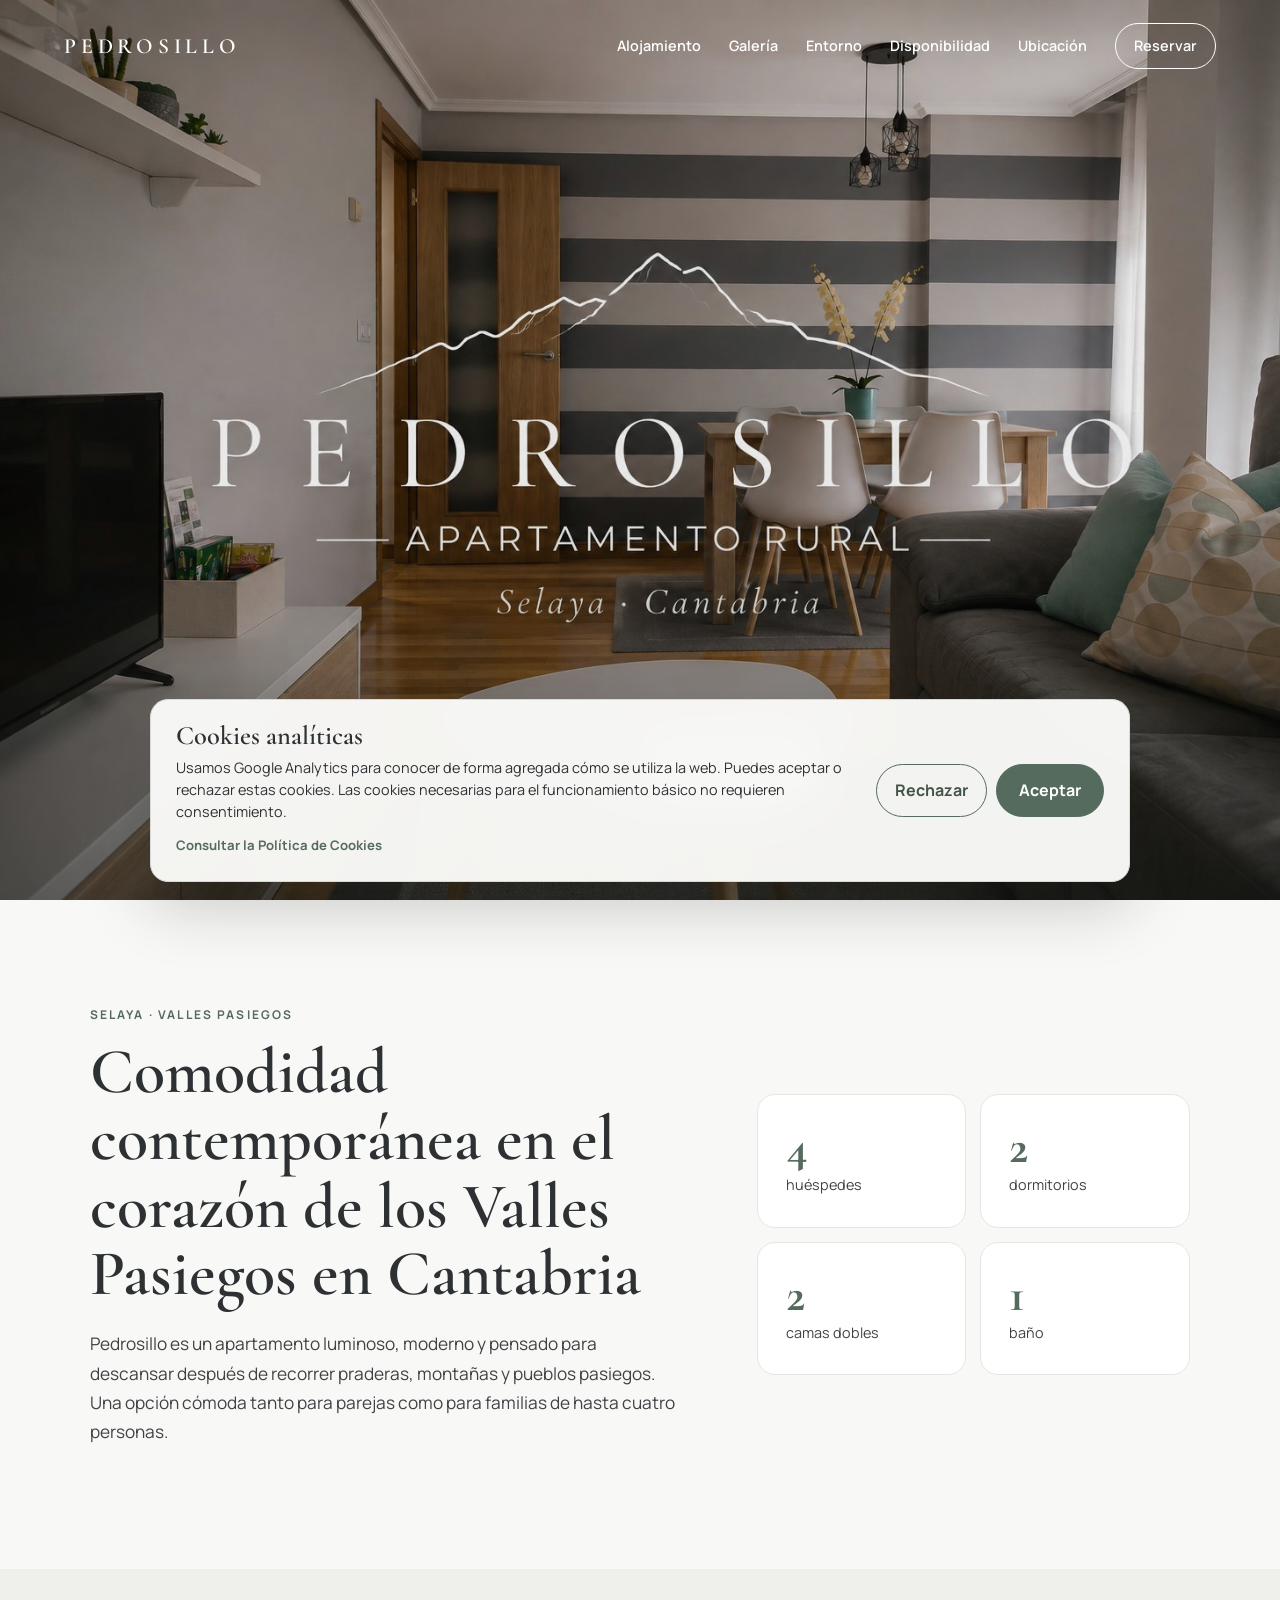
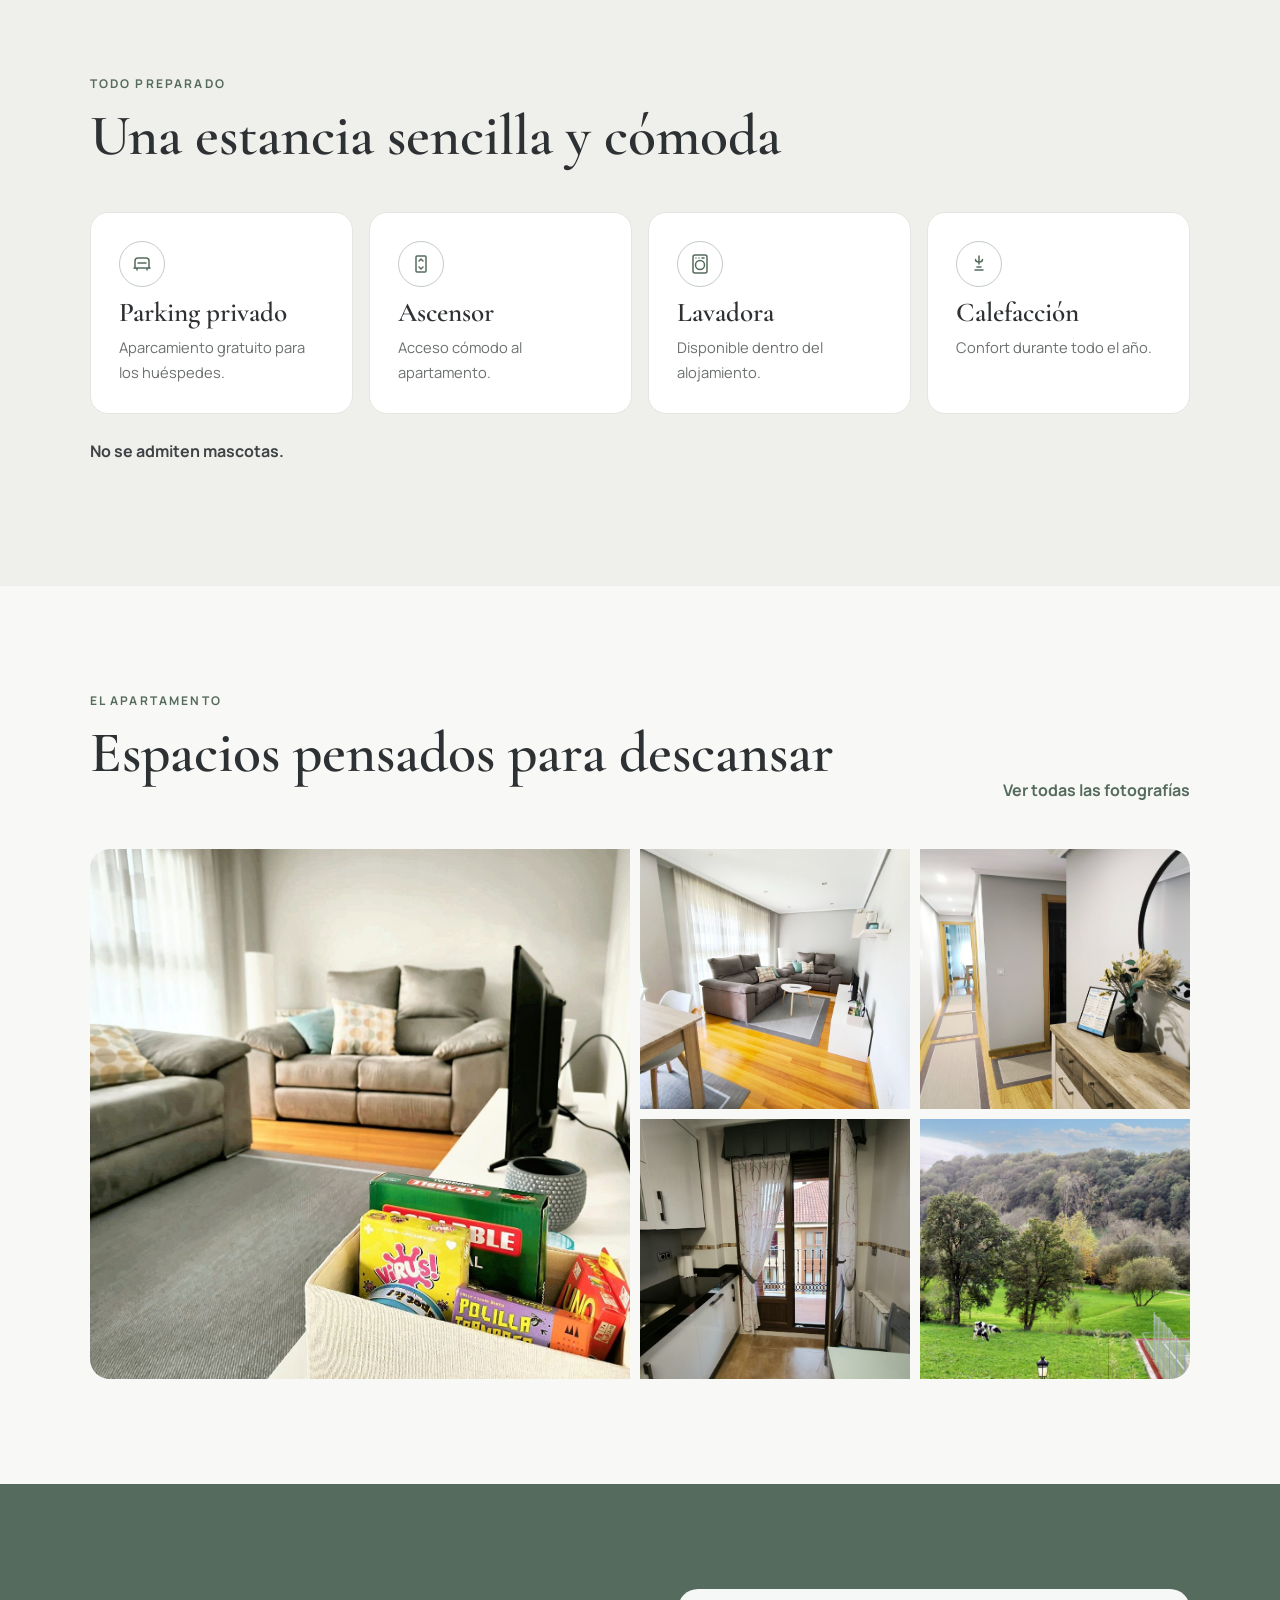
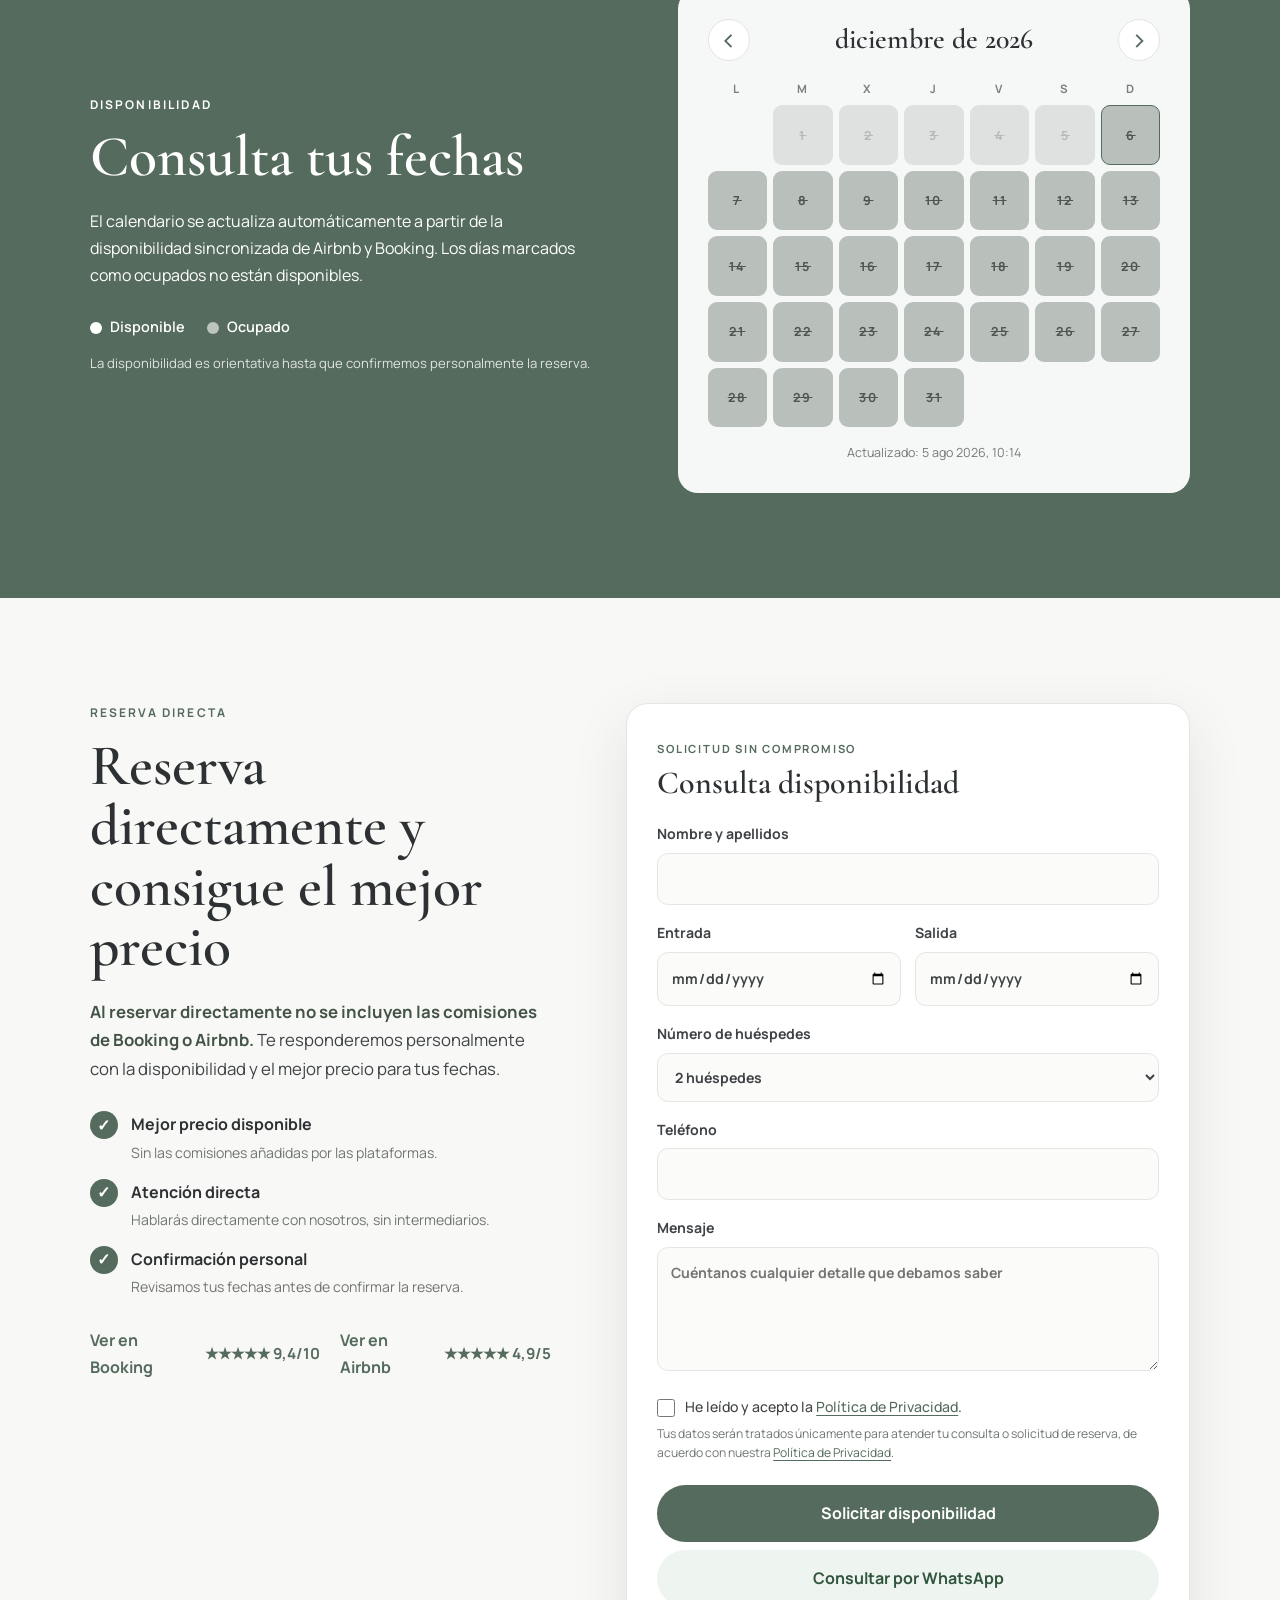
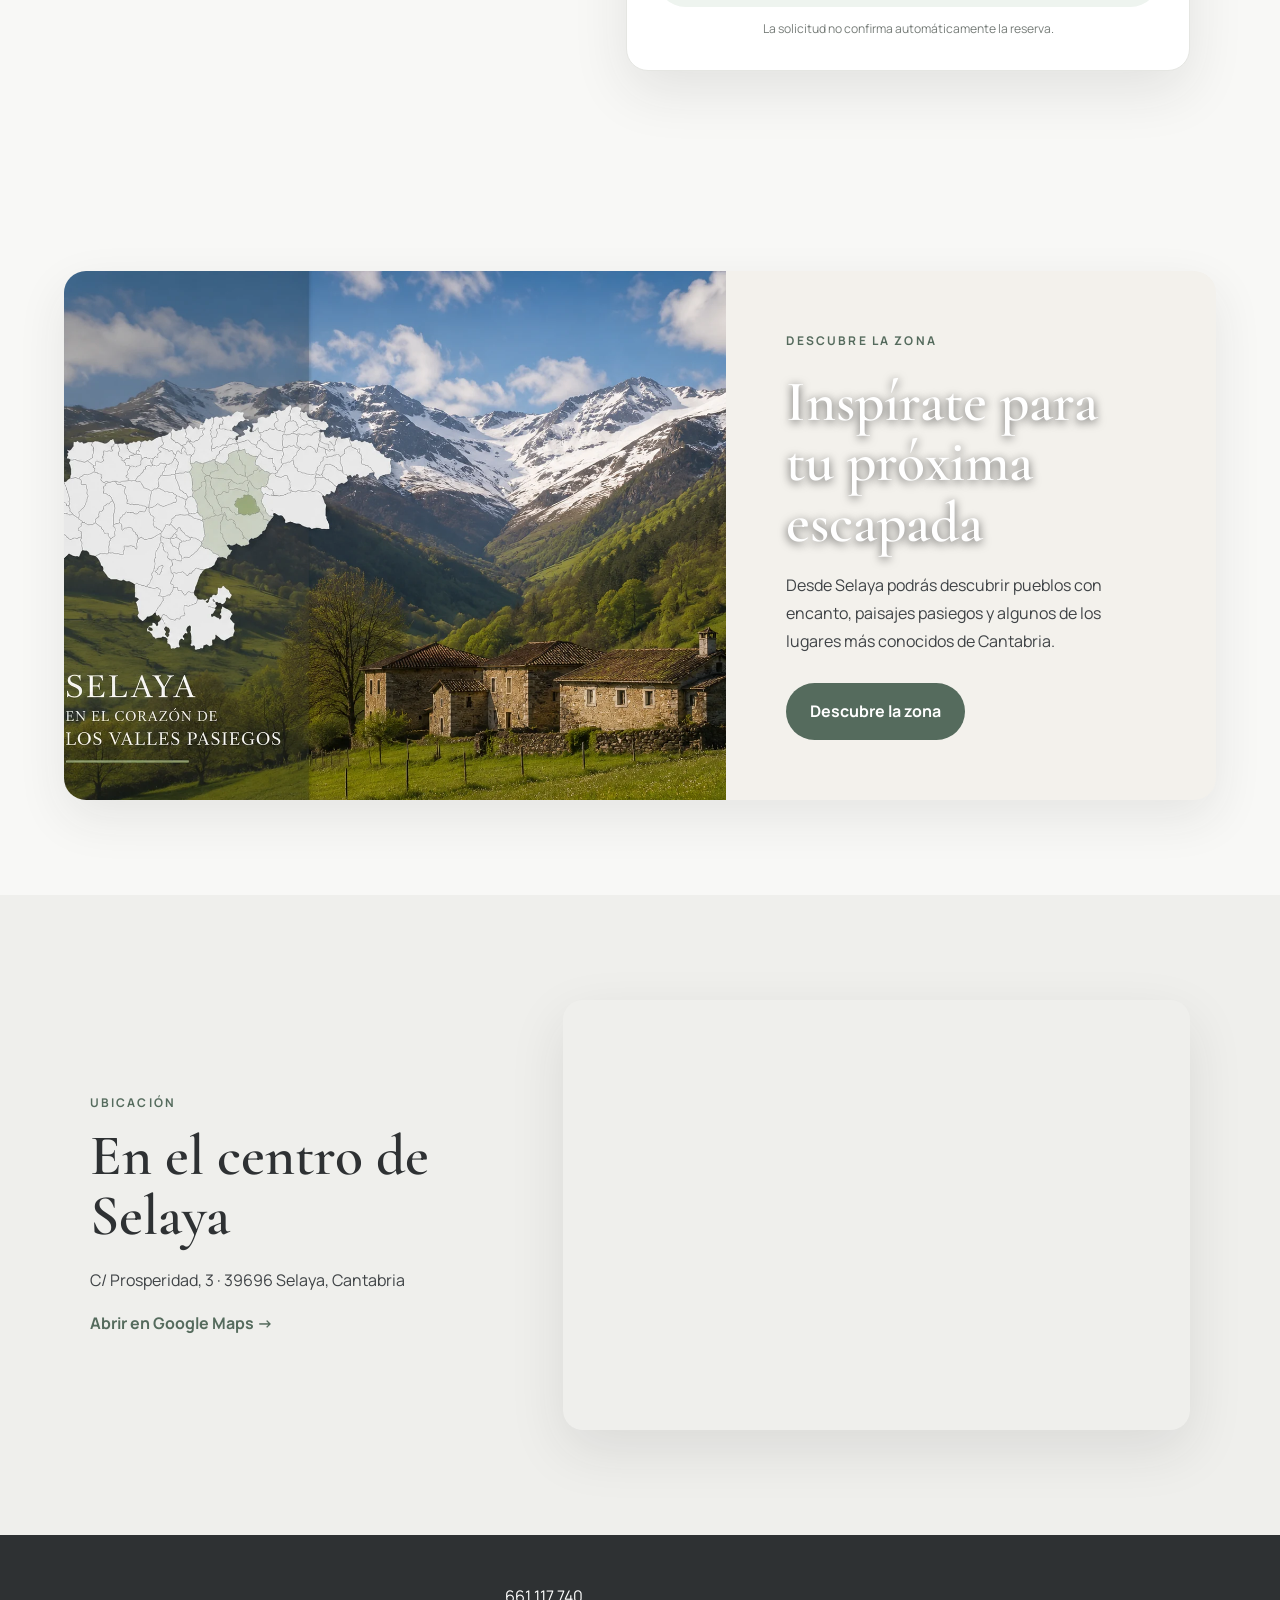
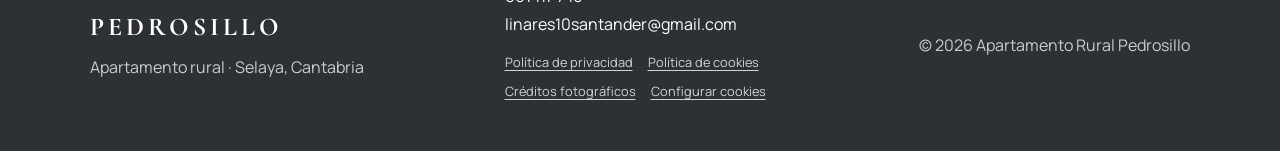
==== index.html @ 9714d728 "Update platform scores in index.html" ====
<!doctype html>
<html lang="es">
<head>
  <meta charset="utf-8">
  <meta name="viewport" content="width=device-width, initial-scale=1">
  <title>Apartamento Rural Pedrosillo | Alojamiento en Selaya | Valles Pasiegos | Cantabria</title>
  <meta name="description" content="Apartamento Rural Pedrosillo en Selaya (Cantabria). Alojamiento para hasta 4 personas en pleno corazón de los Valles Pasiegos. Cerca de Cabárceno y Santander. Reserva directa al mejor precio.">
  <link rel="canonical" href="https://alojamientopedrosillo.github.io/">
  <meta property="og:type" content="website">
  <meta property="og:title" content="Apartamento Rural Pedrosillo">
  <meta property="og:description" content="Apartamento para hasta 4 personas en Selaya, en pleno corazón de los Valles Pasiegos.">
  <meta property="og:url" content="https://alojamientopedrosillo.github.io/">
  <meta property="og:image" content="https://alojamientopedrosillo.github.io/images/portada.jpg">
  <meta name="theme-color" content="#556b5d">
  <link rel="preconnect" href="https://fonts.googleapis.com">
  <link rel="preconnect" href="https://fonts.gstatic.com" crossorigin>
  <link href="https://fonts.googleapis.com/css2?family=Cormorant+Garamond:wght@500;600&family=Manrope:wght@400;500;600;700&display=swap" rel="stylesheet">
  <link rel="stylesheet" href="styles.css?v=11">
  <link rel="stylesheet" href="legal.css?v=1">
</head>
<body>
  <header class="hero" id="inicio">
    <nav class="nav" id="main-nav">
      <a class="brand" href="#inicio" aria-label="Inicio">PEDROSILLO</a>
      <button class="menu-btn" aria-label="Abrir menú" aria-expanded="false">☰</button>
      <div class="nav-links">
        <a href="#alojamiento">Alojamiento</a>
        <a href="#galeria">Galería</a>
        <a href="entorno.html">Entorno</a>
        <a href="#disponibilidad">Disponibilidad</a>
        <a href="#ubicacion">Ubicación</a>
        <a class="nav-cta" href="#reserva">Reservar</a>
      </div>
    </nav>

    <div class="hero-shade"></div>
<div class="hero-actions">
      <a class="btn btn-primary" href="#reserva">Reserva directa</a>
      <a class="btn btn-ghost" href="#galeria">Ver fotografías</a>
    </div>

    <a class="scroll-cue" href="#alojamiento" aria-label="Bajar al contenido">
      <span>Descubrir</span>
      <i>↓</i>
    </a>
  </header>

  <main>
    <section class="intro section reveal" id="alojamiento">
      <div class="intro-copy">
        <p class="eyebrow">Selaya · Valles Pasiegos</p>
        <h1>Comodidad contemporánea en el corazón de los Valles Pasiegos en Cantabria</h1>
        <p>Pedrosillo es un apartamento luminoso, moderno y pensado para descansar después de recorrer praderas, montañas y pueblos pasiegos. Una opción cómoda tanto para parejas como para familias de hasta cuatro personas.</p>
      </div>

      <div class="facts">
        <article><strong>4</strong><span>huéspedes</span></article>
        <article><strong>2</strong><span>dormitorios</span></article>
        <article><strong>2</strong><span>camas dobles</span></article>
        <article><strong>1</strong><span>baño</span></article>
      </div>
    </section>

    <section class="section amenities reveal">
      <div class="section-heading">
        <p class="eyebrow">Todo preparado</p>
        <h2>Una estancia sencilla y cómoda</h2>
      </div>

      <div class="services">
        <article>
          <span class="service-icon" aria-hidden="true">
            <svg viewBox="0 0 24 24">
              <path d="M5 16V9a3 3 0 0 1 3-3h8a3 3 0 0 1 3 3v7"/>
              <path d="M4 16h16M7 16v2M17 16v2M8 11h8"/>
            </svg>
          </span>
          <h3>Parking privado</h3>
          <p>Aparcamiento gratuito para los huéspedes.</p>
        </article>
        <article>
          <span class="service-icon" aria-hidden="true">
            <svg viewBox="0 0 24 24">
              <rect x="7" y="4" width="10" height="16" rx="1"/>
              <path d="M10 9l2-2 2 2M10 15l2 2 2-2"/>
            </svg>
          </span>
          <h3>Ascensor</h3>
          <p>Acceso cómodo al apartamento.</p>
        </article>
        <article>
          <span class="service-icon" aria-hidden="true">
            <svg viewBox="0 0 24 24">
              <rect x="5" y="3" width="14" height="18" rx="2"/>
              <circle cx="12" cy="13" r="4.5"/>
              <path d="M8 6h.01M11 6h.01M14 6h2"/>
            </svg>
          </span>
          <h3>Lavadora</h3>
          <p>Disponible dentro del alojamiento.</p>
        </article>
        <article>
          <span class="service-icon" aria-hidden="true">
            <svg viewBox="0 0 24 24">
              <path d="M8 18h8M10 15h4M12 4v8"/>
              <path d="M8.5 7.5c0 1.5 1.4 2.5 3.5 2.5s3.5-1 3.5-2.5"/>
            </svg>
          </span>
          <h3>Calefacción</h3>
          <p>Confort durante todo el año.</p>
        </article>
      </div>

      <p class="note">No se admiten mascotas.</p>
    </section>

    <section class="section gallery-section reveal" id="galeria">
      <div class="section-heading split-heading">
        <div>
          <p class="eyebrow">El apartamento</p>
          <h2>Espacios pensados para descansar</h2>
        </div>
        <button class="text-button" id="open-gallery" type="button">Ver todas las fotografías</button>
      </div>

      <div class="gallery-preview">
        <button class="gallery-main" data-index="0">
          <img src="images/salon-1.jpg" alt="Salón del Apartamento Rural Pedrosillo">
        </button>
        <button data-index="1"><img src="images/comedor.jpg" alt="Comedor del apartamento"></button>
        <button data-index="2"><img src="images/dormitorio-1.jpg" alt="Primer dormitorio"></button>
        <button data-index="3"><img src="images/cocina-1.jpg" alt="Cocina equipada"></button>
        <button data-index="4"><img src="images/vistas-1.jpg" alt="Entorno verde de Selaya"></button>
      </div>
    </section>
<section class="section availability reveal" id="disponibilidad">
      <div>
        <p class="eyebrow light">Disponibilidad</p>
        <h2>Consulta tus fechas</h2>
        <p>El calendario se actualiza automáticamente a partir de la disponibilidad sincronizada de Airbnb y Booking. Los días marcados como ocupados no están disponibles.</p>
        <div class="calendar-legend" aria-label="Leyenda del calendario">
          <span><i class="legend-dot available-dot"></i> Disponible</span>
          <span><i class="legend-dot occupied-dot"></i> Ocupado</span>
        </div>
        <p class="calendar-note">La disponibilidad es orientativa hasta que confirmemos personalmente la reserva.</p>
      </div>

      <div class="calendar-card">
        <div class="calendar-toolbar">
          <button id="calendar-prev" type="button" aria-label="Mes anterior">‹</button>
          <h3 id="calendar-title">Calendario</h3>
          <button id="calendar-next" type="button" aria-label="Mes siguiente">›</button>
        </div>
        <div class="calendar-weekdays" aria-hidden="true">
          <span>L</span><span>M</span><span>X</span><span>J</span><span>V</span><span>S</span><span>D</span>
        </div>
        <div id="availability-calendar" class="availability-calendar" aria-live="polite"></div>
        <p id="calendar-status" class="calendar-status">Cargando disponibilidad…</p>
      </div>
    </section>

    <section class="section booking reveal" id="reserva">
      <div class="booking-copy">
        <p class="eyebrow">Reserva directa</p>
        <h2>Reserva directamente y consigue el mejor precio</h2>
        <p class="booking-lead"><strong>Al reservar directamente no se incluyen las comisiones de Booking o Airbnb.</strong> Te responderemos personalmente con la disponibilidad y el mejor precio para tus fechas.</p>

        <div class="direct-advantages">
          <article>
            <span>✓</span>
            <div><strong>Mejor precio disponible</strong><p>Sin las comisiones añadidas por las plataformas.</p></div>
          </article>
          <article>
            <span>✓</span>
            <div><strong>Atención directa</strong><p>Hablarás directamente con nosotros, sin intermediarios.</p></div>
          </article>
          <article>
            <span>✓</span>
            <div><strong>Confirmación personal</strong><p>Revisamos tus fechas antes de confirmar la reserva.</p></div>
          </article>
        </div>

        <div class="platforms">

  <div class="platform-item">
    <a href="https://www.booking.com/hotel/es/pedrosillo.es.html" target="_blank" rel="noopener">
      Ver en Booking
    </a>
    <span class="platform-score">★★★★★ 9,4/10</span>
  </div>

  <div class="platform-item">
    <a href="https://www.airbnb.es/rooms/1296326001164384608" target="_blank" rel="noopener">
      Ver en Airbnb
    </a>
    <span class="platform-score">★★★★★ 4,9/5</span>
  </div>

</div>
      </div>

      <form id="booking-form" class="booking-form">
        <div class="form-heading">
          <span>Solicitud sin compromiso</span>
          <h3>Consulta disponibilidad</h3>
        </div>
        <label>Nombre y apellidos<input type="text" id="name" required></label>
        <div class="form-row">
          <label>Entrada<input type="date" id="checkin" required></label>
          <label>Salida<input type="date" id="checkout" required></label>
        </div>
        <label>Número de huéspedes
          <select id="guests" required>
            <option value="1">1 huésped</option>
            <option value="2" selected>2 huéspedes</option>
            <option value="3">3 huéspedes</option>
            <option value="4">4 huéspedes</option>
          </select>
        </label>
        <label>Teléfono<input type="tel" id="guestphone"></label>
        <label>Mensaje<textarea id="message" rows="4" placeholder="Cuéntanos cualquier detalle que debamos saber"></textarea></label>
        <label class="privacy-check">
          <input type="checkbox" id="privacy-accepted" required>
          <span>He leído y acepto la <a href="politica-privacidad.html" target="_blank" rel="noopener">Política de Privacidad</a>.</span>
        </label>
        <p class="privacy-summary">
          Tus datos serán tratados únicamente para atender tu consulta o solicitud de reserva, de acuerdo con nuestra
          <a href="politica-privacidad.html">Política de Privacidad</a>.
        </p>
        <button class="btn btn-primary full" type="submit">Solicitar disponibilidad</button>
        <a class="btn btn-whatsapp full" href="https://wa.me/34661117740?text=Hola%2C%20quiero%20consultar%20la%20disponibilidad%20del%20Apartamento%20Rural%20Pedrosillo." target="_blank" rel="noopener">Consultar por WhatsApp</a>
        <p class="form-disclaimer">La solicitud no confirma automáticamente la reserva.</p>
      </form>
    </section>

    <section class="section surroundings-teaser reveal" id="entorno">
      <div class="surroundings-teaser__image">
        <img src="images/lugares/selaya-destacada.webp" alt="Selaya en el corazón de los Valles Pasiegos" loading="lazy">
      </div>
      <div class="surroundings-teaser__content">
        <p class="eyebrow">Descubre la zona</p>
        <h2>Inspírate para tu próxima escapada</h2>
        <p>Desde Selaya podrás descubrir pueblos con encanto, paisajes pasiegos y algunos de los lugares más conocidos de Cantabria.</p>
        <a class="btn btn-primary" href="entorno.html">Descubre la zona</a>
      </div>
    </section>

    <section class="section location reveal" id="ubicacion">
      <div>
        <p class="eyebrow">Ubicación</p>
        <h2>En el centro de Selaya</h2>
        <p>C/ Prosperidad, 3 · 39696 Selaya, Cantabria</p>
        <a class="text-button" href="https://maps.app.goo.gl/md1sYDWcWCP3cZLYA" target="_blank" rel="noopener">Abrir en Google Maps →</a>
      </div>

      <iframe title="Mapa de Apartamento Rural Pedrosillo" src="https://www.google.com/maps?q=43.2178403,-3.8086888&z=17&output=embed" loading="lazy" referrerpolicy="no-referrer-when-downgrade"></iframe>
    </section>
  </main>

  <footer>
    <div>
      <strong>PEDROSILLO</strong>
      <p>Apartamento rural · Selaya, Cantabria</p>
    </div>
    <div>
      <a href="tel:+34661117740">661 117 740</a>
      <a href="mailto:linares10santander@gmail.com">linares10santander@gmail.com</a>
      <div class="legal-links">
        <a href="politica-privacidad.html">Política de privacidad</a>
        <a href="politica-cookies.html">Política de cookies</a>
        <a href="creditos-fotograficos.html">Créditos fotográficos</a>
        <button type="button" id="manage-cookies">Configurar cookies</button>
      </div>
    </div>
    <p>© <span id="year"></span> Apartamento Rural Pedrosillo</p>
  </footer>

  <div class="gallery-modal" aria-hidden="true">
    <button class="gallery-close" aria-label="Cerrar galería">×</button>
    <button class="gallery-arrow gallery-prev" aria-label="Foto anterior">‹</button>
    <img class="gallery-full" alt="">
    <button class="gallery-arrow gallery-next" aria-label="Foto siguiente">›</button>
    <p class="gallery-counter"></p>
  </div>


  <aside class="cookie-banner" id="cookie-banner" role="dialog" aria-modal="true" aria-labelledby="cookie-title" hidden>
    <div class="cookie-banner__content">
      <div>
        <h2 id="cookie-title">Cookies analíticas</h2>
        <p>Usamos Google Analytics para conocer de forma agregada cómo se utiliza la web. Puedes aceptar o rechazar estas cookies. Las cookies necesarias para el funcionamiento básico no requieren consentimiento.</p>
        <a href="politica-cookies.html">Consultar la Política de Cookies</a>
      </div>
      <div class="cookie-banner__actions">
        <button class="cookie-button cookie-button--secondary" id="reject-cookies" type="button">Rechazar</button>
        <button class="cookie-button cookie-button--primary" id="accept-cookies" type="button">Aceptar</button>
      </div>
    </div>
  </aside>

  <script src="privacy.js?v=1"></script>
  <script src="script.js"></script>
</body>
</html>
---- styles.css ----
*{box-sizing:border-box}
:root{
  --bg:#f8f8f6;
  --surface:#ffffff;
  --stone:#d9d9d6;
  --text:#3f4346;
  --title:#2e3133;
  --green:#556b5d;
  --green-dark:#435447;
  --wood:#b88a5a;
  --line:#e5e6e2;
  --shadow:0 20px 55px rgba(38,42,39,.10);
}
html{scroll-behavior:smooth}
body{margin:0;background:var(--bg);color:var(--text);font-family:"Manrope",sans-serif;line-height:1.7}
body.modal-open{overflow:hidden}
img{display:block;width:100%}
a{text-decoration:none;color:inherit}
button,input,select,textarea{font:inherit}
h1,h2,h3{color:var(--title);font-family:"Cormorant Garamond",serif;font-weight:600;line-height:1.05}
h1{font-size:clamp(2.8rem,5vw,5.3rem);margin:.2em 0 .35em}
h2{font-size:clamp(2.5rem,4.5vw,4.6rem);margin:.15em 0 .35em}
h3{font-size:1.7rem;margin:.45em 0 .25em}
p{margin-top:0}
.hero{min-height:100vh;position:relative;background:url("images/portada.jpg?v=3") center/cover no-repeat;display:flex;align-items:flex-end;justify-content:center;color:#fff}
.hero-shade{position:absolute;inset:0;background:linear-gradient(180deg,rgba(20,24,22,.12),rgba(20,24,22,.08) 55%,rgba(20,24,22,.50))}
.nav{position:fixed;top:0;left:0;right:0;z-index:30;display:flex;align-items:center;justify-content:space-between;padding:23px 5vw;color:#fff;transition:.3s}
.nav.scrolled{background:rgba(248,248,246,.96);color:var(--title);box-shadow:0 8px 30px rgba(25,30,27,.08);backdrop-filter:blur(10px)}
.brand{font-family:"Cormorant Garamond",serif;font-weight:600;font-size:1.35rem;letter-spacing:.22em}
.nav-links{display:flex;align-items:center;gap:28px}
.nav-links a{font-size:.9rem;font-weight:600}
.nav-cta{border:1px solid currentColor;border-radius:999px;padding:10px 18px}
.menu-btn{display:none;background:none;border:0;color:inherit;font-size:1.7rem}
.hero-actions{position:relative;z-index:2;display:flex;gap:12px;flex-wrap:wrap;justify-content:center;margin-bottom:105px}
.btn{display:inline-flex;align-items:center;justify-content:center;border-radius:999px;padding:14px 23px;border:1px solid transparent;font-weight:700;cursor:pointer;transition:.25s}
.btn-primary{background:var(--green);color:#fff}
.btn-primary:hover{background:var(--green-dark);transform:translateY(-1px)}
.btn-ghost{background:rgba(255,255,255,.82);color:var(--title);border-color:rgba(255,255,255,.8)}
.btn-whatsapp{background:#eef4ef;color:#31553d}
.full{width:100%}
.scroll-cue{position:absolute;z-index:2;bottom:24px;display:flex;flex-direction:column;align-items:center;font-size:.72rem;text-transform:uppercase;letter-spacing:.18em}
.scroll-cue i{font-style:normal;font-size:1.4rem;animation:bounce 1.6s infinite}
@keyframes bounce{50%{transform:translateY(6px)}}
.section{padding:105px 7vw}
.eyebrow{text-transform:uppercase;letter-spacing:.18em;font-size:.75rem;font-weight:700;color:var(--green)}
.eyebrow.light{color:#fff}
.intro{display:grid;grid-template-columns:1.15fr .85fr;gap:80px;align-items:center}
.intro-copy>p:last-child{font-size:1.08rem;max-width:760px}
.facts{display:grid;grid-template-columns:repeat(2,1fr);gap:14px}
.facts article{background:var(--surface);padding:28px;border:1px solid var(--line);border-radius:18px}
.facts strong{font-family:"Cormorant Garamond",serif;font-size:3rem;color:var(--green);display:block;line-height:1}
.facts span{font-size:.9rem}
.amenities{background:#efefec}
.section-heading{max-width:730px;margin-bottom:45px}
.split-heading{display:flex;align-items:end;justify-content:space-between;gap:30px;max-width:none}
.services{display:grid;grid-template-columns:repeat(4,1fr);gap:16px}
.services article{background:var(--surface);padding:28px;border-radius:18px;border:1px solid var(--line)}
.service-icon{
  width:46px;
  height:46px;
  border-radius:50%;
  display:grid;
  place-items:center;
  background:transparent;
  border:1px solid rgba(85,107,93,.35);
  color:var(--green);
}
.service-icon svg{
  width:24px;
  height:24px;
  fill:none;
  stroke:currentColor;
  stroke-width:1.5;
  stroke-linecap:round;
  stroke-linejoin:round;
}
.services p{color:#6b706d;font-size:.92rem;margin-bottom:0}
.note{font-weight:700;margin-top:24px}
.text-button{background:none;border:0;padding:0;color:var(--green);font-weight:700;cursor:pointer}
.gallery-preview{display:grid;grid-template-columns:2fr 1fr 1fr;grid-template-rows:260px 260px;gap:10px;border-radius:20px;overflow:hidden}
.gallery-preview button{border:0;padding:0;overflow:hidden;cursor:zoom-in;background:#ddd}
.gallery-preview img{height:100%;object-fit:cover;transition:.35s}
.gallery-preview button:hover img{transform:scale(1.03)}
.gallery-main{grid-row:1/3}
.availability{background:var(--green);color:#fff;display:grid;grid-template-columns:1fr 1fr;gap:75px;align-items:center}
.availability h2{color:#fff}
.calendar-card{background:rgba(255,255,255,.95);color:var(--text);padding:45px;border-radius:20px}
.calendar-card span{font-size:.78rem;text-transform:uppercase;letter-spacing:.16em;color:var(--green);font-weight:700}
.booking{display:grid;grid-template-columns:.9fr 1.1fr;gap:75px;align-items:start}
.platforms{display:flex;gap:20px;margin-top:26px}
.platforms a{color:var(--green);font-weight:700}
.booking-form{background:var(--surface);padding:30px;border:1px solid var(--line);border-radius:22px;box-shadow:var(--shadow)}
label{display:block;font-size:.88rem;font-weight:700;margin-bottom:16px}
input,select,textarea{width:100%;margin-top:7px;border:1px solid var(--line);border-radius:11px;padding:13px;background:#fbfbfa;color:var(--text)}
.form-row{display:grid;grid-template-columns:1fr 1fr;gap:14px}
.booking-form .btn{margin-top:8px}
.location{background:#efefec;display:grid;grid-template-columns:.8fr 1.2fr;gap:55px;align-items:center}
.location iframe{width:100%;min-height:430px;border:0;border-radius:20px;box-shadow:var(--shadow)}
footer{background:var(--title);color:#fff;padding:48px 7vw;display:grid;grid-template-columns:1fr 1fr auto;gap:30px;align-items:center}
footer strong{font-family:"Cormorant Garamond",serif;font-size:1.6rem;letter-spacing:.16em}
footer a{display:block}
footer p{margin:5px 0 0;opacity:.75}
.reveal{opacity:0;transform:translateY(24px);transition:opacity .7s,transform .7s}
.reveal.visible{opacity:1;transform:none}
.gallery-modal{position:fixed;inset:0;z-index:50;background:rgba(18,20,19,.96);display:none;align-items:center;justify-content:center;padding:60px}
.gallery-modal.open{display:flex}
.gallery-full{max-width:1180px;max-height:82vh;width:auto;border-radius:10px}
.gallery-close,.gallery-arrow{position:absolute;background:none;border:0;color:#fff;cursor:pointer}
.gallery-close{top:18px;right:26px;font-size:3rem}
.gallery-arrow{top:50%;transform:translateY(-50%);font-size:4rem}
.gallery-prev{left:24px}.gallery-next{right:24px}
.gallery-counter{position:absolute;bottom:18px;color:#fff}
@media(max-width:900px){
  .nav-links{display:none;position:absolute;top:78px;right:5vw;left:5vw;background:rgba(248,248,246,.98);color:var(--title);padding:24px;border-radius:15px;flex-direction:column;align-items:flex-start;box-shadow:var(--shadow)}
  .nav-links.open{display:flex}.menu-btn{display:block}
  .intro,.availability,.booking,.location{grid-template-columns:1fr}
  .services{grid-template-columns:repeat(2,1fr)}
  .gallery-preview{grid-template-columns:1fr 1fr;grid-template-rows:330px 210px 210px}
  .gallery-main{grid-column:1/3;grid-row:auto}
  footer{grid-template-columns:1fr}
}
@media(max-width:600px){
  .section{padding:78px 5vw}
  .hero{min-height:86vh;background-position:center}
  .hero-actions{margin-bottom:78px}
  .services{grid-template-columns:1fr}
  .facts{grid-template-columns:1fr 1fr}
  .split-heading{display:block}
  .split-heading .text-button{margin-top:10px}
  .gallery-preview{grid-template-columns:1fr 1fr;grid-template-rows:280px 160px 160px}
  .form-row{grid-template-columns:1fr}
  .gallery-modal{padding:55px 16px}
  .gallery-arrow{font-size:3rem}.gallery-prev{left:8px}.gallery-next{right:8px}
}


/* Calendario de disponibilidad */
.calendar-legend{display:flex;flex-wrap:wrap;gap:22px;margin:26px 0 12px;font-size:.9rem;font-weight:600}
.calendar-legend span{display:flex;align-items:center;gap:8px}
.legend-dot{width:12px;height:12px;border-radius:50%;display:inline-block}
.available-dot{background:#fff;border:1px solid rgba(255,255,255,.7)}
.occupied-dot{background:#bdc4bf}
.calendar-note{font-size:.82rem;opacity:.82}
.calendar-card{padding:30px}
.calendar-toolbar{display:grid;grid-template-columns:42px 1fr 42px;align-items:center;gap:10px;margin-bottom:18px}
.calendar-toolbar h3{text-align:center;margin:0;font-size:1.75rem}
.calendar-toolbar button{width:42px;height:42px;border-radius:50%;border:1px solid var(--line);background:#fff;color:var(--green);font-size:1.8rem;line-height:1;cursor:pointer}
.calendar-weekdays,.availability-calendar{display:grid;grid-template-columns:repeat(7,1fr);gap:6px}
.calendar-weekdays{margin-bottom:7px}
.calendar-weekdays span{text-align:center;font-size:.72rem;font-weight:700;color:#7a817c}
.calendar-day{aspect-ratio:1;display:grid;place-items:center;border-radius:9px;background:#f7f8f6;border:1px solid transparent;font-size:.88rem}
.calendar-day.empty{background:transparent}
.calendar-day.today{border-color:var(--green);font-weight:700}
.calendar-day.occupied{background:#cfd4d0;color:#626964;text-decoration:line-through}
.calendar-day.past{opacity:.38}
.calendar-status{text-align:center;margin:15px 0 0;font-size:.78rem;color:#747b76}
.calendar-status.error{color:#8a514b}

/* Reserva directa */
.booking-lead{font-size:1.05rem}
.booking-lead strong{color:var(--green-dark)}
.direct-advantages{display:grid;gap:14px;margin:28px 0}
.direct-advantages article{display:flex;gap:13px;align-items:flex-start}
.direct-advantages article>span{flex:0 0 28px;width:28px;height:28px;border-radius:50%;display:grid;place-items:center;background:var(--green);color:#fff;font-weight:700}
.direct-advantages strong{display:block;color:var(--title)}
.direct-advantages p{margin:2px 0 0;font-size:.88rem;color:#707672}
.form-heading{margin-bottom:22px}
.form-heading span{text-transform:uppercase;letter-spacing:.16em;font-size:.7rem;color:var(--green);font-weight:700}
.form-heading h3{margin:.15em 0 0;font-size:2rem}
.form-disclaimer{text-align:center;margin:12px 0 0;font-size:.76rem;color:#777d79}

@media(max-width:600px){
  .calendar-card{padding:20px 14px}
  .calendar-day{font-size:.8rem;border-radius:7px}
  .calendar-weekdays,.availability-calendar{gap:4px}
}


/* Optimización específica para móviles */
html,body{max-width:100%;overflow-x:hidden}
body{-webkit-text-size-adjust:100%}
iframe,img,svg{max-width:100%}

@media(max-width:600px){
  h1{font-size:clamp(2.25rem,11vw,3.2rem)}
  h2{font-size:clamp(2.15rem,10vw,3rem)}
  h3{font-size:1.45rem}

  .nav{padding:16px 18px}
  .brand{
    font-size:1.05rem;
    letter-spacing:.14em;
    max-width:72vw;
    white-space:nowrap;
  }
  .menu-btn{flex:0 0 auto;padding:4px}
  .nav-links{
    top:66px;
    right:14px;
    left:14px;
    max-height:calc(100svh - 84px);
    overflow-y:auto;
    gap:16px;
  }
  .nav-links a{width:100%;padding:6px 0}
  .nav-cta{text-align:center}

  .hero{
    min-height:100svh;
    background-image:url("images/portada-mobile.jpg?v=1");
    background-size:cover;
    background-position:center top;
  }
  .hero-shade{
    background:linear-gradient(180deg,rgba(20,24,22,.04),rgba(20,24,22,.02) 57%,rgba(20,24,22,.72));
  }
  .hero-actions{
    width:100%;
    padding:0 18px;
    margin-bottom:78px;
    gap:10px;
    flex-direction:column;
  }
  .hero-actions .btn{width:100%;min-height:48px}
  .scroll-cue{bottom:14px}

  .section{padding:68px 20px}
  .intro,.availability,.booking,.location{gap:38px}
  .intro-copy>p:last-child{font-size:1rem}

  .facts{grid-template-columns:1fr 1fr;gap:10px}
  .facts article{padding:20px 14px;min-width:0}
  .facts strong{font-size:2.45rem}
  .facts span{font-size:.78rem;overflow-wrap:anywhere}

  .section-heading{margin-bottom:30px}
  .split-heading{display:block}
  .split-heading .text-button{display:inline-block;margin-top:8px}

  .services{grid-template-columns:1fr;gap:12px}
  .services article{padding:22px}

  .gallery-preview{
    display:grid;
    grid-template-columns:1fr;
    grid-template-rows:none;
    gap:8px;
    border-radius:14px;
  }
  .gallery-preview button,
  .gallery-main{
    grid-column:auto;
    grid-row:auto;
    height:230px;
  }
  .gallery-preview button:nth-child(n+4){display:none}

  .availability{padding-left:20px;padding-right:20px}
  .calendar-legend{gap:14px;font-size:.82rem}
  .calendar-card{
    width:100%;
    min-width:0;
    padding:18px 10px;
    border-radius:16px;
  }
  .calendar-toolbar{
    grid-template-columns:36px minmax(0,1fr) 36px;
    gap:6px;
  }
  .calendar-toolbar button{width:36px;height:36px}
  .calendar-toolbar h3{
    min-width:0;
    font-size:1.38rem;
    white-space:normal;
  }
  .calendar-weekdays,.availability-calendar{gap:3px}
  .calendar-day{
    font-size:.76rem;
    border-radius:6px;
    min-width:0;
  }

  .booking-form{padding:22px 16px;border-radius:17px}
  .form-row{grid-template-columns:1fr;gap:0}
  input,select,textarea{min-width:0;font-size:16px}
  .platforms{flex-direction:column;gap:8px}
  .booking-form .btn{white-space:normal;text-align:center}

  .location iframe{min-height:320px;border-radius:14px}

  footer{padding:38px 20px;gap:22px}
  footer a{overflow-wrap:anywhere}

  .gallery-modal{padding:56px 12px 44px}
  .gallery-full{
    width:100%;
    height:auto;
    max-height:76svh;
    object-fit:contain;
  }
  .gallery-close{top:8px;right:14px}
  .gallery-prev{left:2px}
  .gallery-next{right:2px}
}


/* V3: ajuste fino de la portada móvil */
@media(max-width:600px){
  .nav{
    min-height:64px;
    padding:13px 18px;
    background:rgba(32,35,33,.42);
    backdrop-filter:blur(5px);
  }
  .nav.scrolled{
    min-height:60px;
    padding-top:11px;
    padding-bottom:11px;
  }
  .brand{
    font-size:.98rem;
    letter-spacing:.17em;
  }
  .menu-btn{
    font-size:1.55rem;
  }

  .hero{
    min-height:100svh;
    background-image:url("images/portada-mobile.jpg?v=3");
    background-position:center top;
    background-size:cover;
  }
  .hero-shade{
    background:linear-gradient(
      180deg,
      rgba(18,21,19,.03) 0%,
      rgba(18,21,19,.02) 48%,
      rgba(18,21,19,.25) 62%,
      rgba(18,21,19,.76) 100%
    );
  }

  .hero-actions{
    margin-bottom:72px;
    padding:0 22px;
    gap:11px;
  }
  .hero-actions .btn{
    min-height:52px;
    font-size:1rem;
  }
  .scroll-cue{
    bottom:10px;
    font-size:.66rem;
  }
}


/* V4: portada móvil más compacta y equilibrada */
@media(max-width:600px){
  .nav{
    min-height:58px;
    padding:10px 16px;
    background:rgba(30,33,31,.30);
    backdrop-filter:blur(4px);
  }
  .nav.scrolled{
    min-height:56px;
    padding:9px 16px;
  }
  .brand{
    font-size:.92rem;
    letter-spacing:.16em;
  }
  .menu-btn{
    font-size:1.42rem;
    line-height:1;
  }
  .nav-links{
    top:60px;
  }

  .hero{
    min-height:88svh;
    background-image:url("images/portada-mobile.jpg?v=4");
    background-position:center top;
    background-size:cover;
  }
  .hero-shade{
    background:linear-gradient(
      180deg,
      rgba(18,20,19,.02) 0%,
      rgba(18,20,19,.02) 54%,
      rgba(18,20,19,.18) 66%,
      rgba(18,20,19,.72) 100%
    );
  }
  .hero-actions{
    margin-bottom:46px;
    padding:0 18px;
    gap:9px;
  }
  .hero-actions .btn{
    min-height:48px;
    font-size:.96rem;
  }
  .scroll-cue{
    bottom:5px;
  }
  .scroll-cue span{
    display:none;
  }
  .scroll-cue i{
    font-size:1.25rem;
  }
}


/* V5: pulido móvil, reserva directa y mapa */
.services article,
.direct-advantages article,
.booking-form,
.calendar-card{
  transition:transform .28s ease, box-shadow .28s ease, border-color .28s ease;
}

.services article:hover,
.booking-form:hover,
.calendar-card:hover{
  transform:translateY(-3px);
  box-shadow:0 18px 42px rgba(38,42,39,.10);
}

.btn{
  transition:transform .2s ease, box-shadow .2s ease, background-color .2s ease;
}
.btn:active{
  transform:scale(.985);
}

input,select,textarea{
  transition:border-color .2s ease, box-shadow .2s ease, background-color .2s ease;
}
input:focus,select:focus,textarea:focus{
  outline:none;
  border-color:rgba(85,107,93,.72);
  box-shadow:0 0 0 4px rgba(85,107,93,.11);
  background:#fff;
}

.calendar-toolbar button{
  transition:transform .2s ease, background-color .2s ease, border-color .2s ease;
}
.calendar-toolbar button:hover{
  transform:scale(1.06);
  background:#f1f4f1;
  border-color:rgba(85,107,93,.36);
}
.calendar-day{
  transition:transform .18s ease, background-color .18s ease;
}
.calendar-day:not(.empty):hover{
  transform:translateY(-1px);
}
.calendar-day.occupied{
  background:#b9c0bb;
  color:#4f5651;
}

.direct-advantages article:nth-child(1){transition-delay:.04s}
.direct-advantages article:nth-child(2){transition-delay:.09s}
.direct-advantages article:nth-child(3){transition-delay:.14s}

@media(max-width:600px){
  .services article{
    padding:17px 18px;
    display:grid;
    grid-template-columns:48px minmax(0,1fr);
    column-gap:14px;
    align-items:center;
  }
  .services article .service-icon{
    grid-row:1/3;
  }
  .services article h3{
    margin:0 0 2px;
    font-size:1.32rem;
  }
  .services article p{
    margin:0;
    line-height:1.45;
    font-size:.84rem;
  }
  .service-icon{
    width:44px;
    height:44px;
  }
  .service-icon svg{
    width:23px;
    height:23px;
  }

  .calendar-toolbar button{
    font-size:1.65rem;
    background:#f7f8f6;
  }
  .calendar-day.occupied{
    background:#afb7b1;
    color:#454b47;
  }

  .booking-lead{
    font-size:1.02rem;
    line-height:1.65;
  }
  .booking-lead strong{
    display:block;
    margin-bottom:7px;
    font-size:1.12rem;
  }
  .direct-advantages{
    gap:12px;
    margin-top:24px;
  }
  .direct-advantages article{
    padding:13px;
    border:1px solid var(--line);
    border-radius:13px;
    background:rgba(255,255,255,.65);
  }
  .direct-advantages article>span{
    flex-basis:30px;
    width:30px;
    height:30px;
  }
  .direct-advantages strong{
    font-size:.96rem;
  }

  .booking-form{
    padding:23px 17px;
  }
  input,select,textarea{
    min-height:50px;
    border-radius:13px;
    padding:13px 14px;
  }
  textarea{
    min-height:115px;
  }
  .booking-form .btn{
    min-height:51px;
  }

  .location iframe{
    min-height:340px;
  }
}

@media(prefers-reduced-motion:reduce){
  *,*::before,*::after{
    scroll-behavior:auto!important;
    animation-duration:.01ms!important;
    animation-iteration-count:1!important;
    transition-duration:.01ms!important;
  }
}


/* Entorno e inspiración */
.hero-tagline{
  position:absolute;
  z-index:2;
  left:50%;
  bottom:178px;
  width:min(620px,calc(100% - 40px));
  transform:translateX(-50%);
  margin:0;
  text-align:center;
  color:#fff;
  font-family:"Cormorant Garamond",serif;
  font-size:clamp(1.35rem,2.5vw,1.8rem);
  font-style:italic;
  letter-spacing:.02em;
  text-shadow:0 2px 18px rgba(0,0,0,.38);
}
.surroundings{background:#f3f1ec}
.surroundings-intro{max-width:820px;margin:0 auto 70px;text-align:center}
.surroundings-intro>p:last-child{max-width:700px;margin:20px auto 0;font-size:1.05rem}
.places-group{margin-top:72px}
.places-group__heading{display:flex;gap:18px;align-items:flex-start;max-width:780px;margin-bottom:27px}
.places-group__heading>span{flex:0 0 auto;color:var(--green);font-family:"Cormorant Garamond",serif;font-size:2.1rem;line-height:1}
.places-group__heading h3{margin:.05em 0 0;font-size:clamp(1.8rem,3vw,2.55rem)}
.places-grid{display:grid;grid-template-columns:repeat(2,minmax(0,1fr));gap:22px}
.places-grid--near{grid-template-columns:1.35fr .65fr}
.places-grid--three{grid-template-columns:repeat(3,minmax(0,1fr))}
.place-card{min-width:0;overflow:hidden;background:#fff;border:1px solid rgba(49,61,53,.10);border-radius:18px;box-shadow:0 12px 30px rgba(43,48,44,.06);transition:transform .28s ease,box-shadow .28s ease}
.place-card:hover{transform:translateY(-5px);box-shadow:0 22px 45px rgba(43,48,44,.11)}
.place-card img{display:block;width:100%;height:245px;object-fit:cover;transition:transform .55s ease}
.place-card:hover img{transform:scale(1.035)}
.place-card--wide img{height:315px}
.place-card__body{padding:23px 24px 25px}
.place-time{display:inline-block;margin-bottom:8px;color:var(--green);text-transform:uppercase;letter-spacing:.13em;font-size:.68rem;font-weight:700}
.place-card h3{margin:0 0 8px;font-size:1.85rem}
.place-card p{margin:0 0 18px;color:#656c67;line-height:1.65}
.place-card a{color:var(--green-dark);font-size:.82rem;font-weight:700;text-decoration:none;border-bottom:1px solid rgba(85,107,93,.35);padding-bottom:3px}
.photo-credits-link{margin:34px 0 0;text-align:right;font-size:.75rem}
.photo-credits-link a{color:#747a76;text-decoration:underline;text-underline-offset:3px}

@media(max-width:900px){
  .places-grid--near,.places-grid--three{grid-template-columns:1fr 1fr}
}
@media(max-width:600px){
  .hero-tagline{bottom:160px;padding:0 16px;font-size:1.22rem;line-height:1.35}
  .surroundings-intro{margin-bottom:48px}
  .surroundings-intro>p:last-child{font-size:.96rem}
  .places-group{margin-top:52px}
  .places-group__heading{gap:11px;margin-bottom:19px}
  .places-group__heading>span{font-size:1.65rem}
  .places-group__heading h3{font-size:1.75rem}
  .places-grid,.places-grid--near,.places-grid--three{grid-template-columns:1fr;gap:15px}
  .place-card img,.place-card--wide img{height:215px}
  .place-card__body{padding:19px 18px 21px}
  .place-card h3{font-size:1.65rem}
  .place-card p{font-size:.9rem;line-height:1.55}
  .photo-credits-link{text-align:left}
}


/* V8: recomendaciones en una página independiente */
.surroundings-teaser{
  display:grid;
  grid-template-columns:1.15fr .85fr;
  gap:0;
  align-items:stretch;
  padding:0;
  margin:95px 5vw;
  overflow:hidden;
  background:#f3f1ec;
  border-radius:22px;
  box-shadow:0 18px 50px rgba(43,48,44,.09);
}
.surroundings-teaser__image{
  min-height:440px;
}
.surroundings-teaser__image img{
  display:block;
  width:100%;
  height:100%;
  object-fit:cover;
}
.surroundings-teaser__content{
  display:flex;
  flex-direction:column;
  justify-content:center;
  align-items:flex-start;
  padding:60px;
}
.surroundings-teaser__content h2{
  margin-bottom:18px;
}
.surroundings-teaser__content p:not(.eyebrow){
  margin:0 0 28px;
  line-height:1.75;
}

.environment-header{
  position:absolute;
  inset:0 0 auto;
  z-index:10;
  display:flex;
  align-items:center;
  justify-content:space-between;
  padding:24px 5vw;
  color:#fff;
}
.environment-header a{
  color:#fff;
  text-decoration:none;
}
.environment-header__brand{
  font-family:"Cormorant Garamond",serif;
  font-size:1.35rem;
  letter-spacing:.18em;
}
.environment-header__back{
  padding:10px 16px;
  border:1px solid rgba(255,255,255,.55);
  border-radius:999px;
  font-size:.82rem;
  font-weight:700;
}
.environment-hero{
  position:relative;
  min-height:72svh;
  display:flex;
  align-items:flex-end;
  overflow:hidden;
  color:#fff;
}
.environment-hero>img{
  position:absolute;
  inset:0;
  width:100%;
  height:100%;
  object-fit:cover;
}
.environment-hero__overlay{
  position:absolute;
  inset:0;
  background:linear-gradient(180deg,rgba(17,20,18,.10),rgba(17,20,18,.72));
}
.environment-hero__content{
  position:relative;
  z-index:2;
  width:min(850px,90%);
  padding:0 5vw 75px;
}
.environment-hero__content h1{
  max-width:800px;
  margin:.1em 0 .22em;
  font-size:clamp(3rem,7vw,6.4rem);
}
.environment-hero__content>p:last-child{
  max-width:680px;
  font-size:1.08rem;
}
.surroundings-page{
  padding-top:85px;
}
.surroundings-page .places-group:first-child{
  margin-top:0;
}

@media(max-width:800px){
  .surroundings-teaser{
    grid-template-columns:1fr;
    margin:70px 20px;
  }
  .surroundings-teaser__image{
    min-height:260px;
  }
  .surroundings-teaser__content{
    padding:34px 25px 38px;
  }
  .environment-header{
    padding:18px 20px;
  }
  .environment-header__back{
    font-size:.74rem;
    padding:8px 11px;
  }
  .environment-hero{
    min-height:66svh;
  }
  .environment-hero__content{
    width:100%;
    padding:0 20px 48px;
  }
  .environment-hero__content h1{
    font-size:clamp(2.7rem,13vw,4.3rem);
  }
}


/* V9: orden de secciones y ajuste de la frase de portada */
.hero-tagline{
  bottom:138px;
  max-width:560px;
  padding:0 18px;
  font-size:clamp(1.18rem,2.1vw,1.55rem);
  line-height:1.35;
}

@media(max-width:600px){
  .hero-tagline{
    bottom:128px;
    width:calc(100% - 48px);
    max-width:430px;
    padding:0;
    font-size:1.08rem;
    line-height:1.35;
  }

  .hero-actions{
    margin-bottom:40px;
  }
}


/* V10: frase trasladada desde la portada a la introducción */
.hero-tagline{
  display:none!important;
}

.intro-signature{
  position:relative;
  margin:30px 0 0;
  padding:24px 0 0 34px;
  max-width:620px;
  color:var(--green-dark);
  font-family:"Cormorant Garamond",serif;
  font-size:clamp(1.55rem,2.7vw,2.15rem);
  font-style:italic;
  line-height:1.35;
}
.intro-signature::before{
  content:"";
  position:absolute;
  left:0;
  top:29px;
  width:20px;
  height:1px;
  background:var(--wood);
}

@media(max-width:600px){
  .intro-signature{
    margin-top:24px;
    padding-top:18px;
    padding-left:28px;
    font-size:1.42rem;
  }
  .intro-signature::before{
    top:25px;
    width:17px;
  }
}


/* V11: eliminada firma, subtítulo actualizado */
.intro-signature{display:none!important;}


/* Tarjeta combinada Santillana del Mar + Comillas */
.place-card__links{
  display:flex;
  flex-wrap:wrap;
  gap:10px 18px;
}
@media(max-width:600px){
  .place-card__links{
    flex-direction:column;
    gap:9px;
  }
}
/* Mejorar contraste del título de entorno */
.surroundings-teaser__content h2,
.environment-hero__content h1 {
  color: #ffffff;
  text-shadow: 0 2px 10px rgba(0, 0, 0, 0.65);
}

.platform-item{
    display:flex;
    align-items:center;
    justify-content:space-between;
    gap:18px;
    margin-bottom:14px;
}

.platform-score{
    font-weight:700;
    color:#556b5d;
    font-size:0.95rem;
    white-space:nowrap;
}

@media (max-width:700px){
    .platform-item{
        flex-direction:column;
        align-items:center;
        gap:8px;
    }

    .platform-score{
        font-size:.9rem;
    }
}
---- legal.css ----
/* Elementos legales de Apartamento Rural Pedrosillo */
.privacy-check{
  display:flex;
  align-items:flex-start;
  gap:10px;
  margin:18px 0 8px;
  font-weight:500;
  line-height:1.5;
}
.privacy-check input{
  width:18px;
  height:18px;
  min-height:0;
  flex:0 0 18px;
  margin:3px 0 0;
  accent-color:#556b5d;
}
.privacy-check a,.privacy-summary a,.legal-links a,.legal-links button{
  color:#556b5d;
  text-decoration:underline;
  text-underline-offset:3px;
}
.privacy-summary{
  font-size:.76rem;
  line-height:1.55;
  color:#707672;
  margin:0 0 14px;
}
.legal-links{
  display:flex;
  flex-wrap:wrap;
  gap:8px 15px;
  margin-top:14px;
  font-size:.8rem;
}
.legal-links button{
  border:0;
  padding:0;
  background:none;
  font:inherit;
  cursor:pointer;
}
footer .legal-links a,footer .legal-links button{color:#fff;opacity:.78}

.cookie-banner{
  position:fixed;
  inset:auto 18px 18px;
  z-index:100;
  max-width:980px;
  margin:0 auto;
  padding:0;
  color:#2e3133;
}
.cookie-banner[hidden]{display:none}
.cookie-banner__content{
  display:grid;
  grid-template-columns:minmax(0,1fr) auto;
  gap:28px;
  align-items:center;
  padding:23px 25px;
  background:rgba(248,248,246,.98);
  border:1px solid #d9d9d6;
  border-radius:18px;
  box-shadow:0 22px 65px rgba(26,31,28,.22);
  backdrop-filter:blur(12px);
}
.cookie-banner h2{
  margin:0 0 6px;
  font-size:1.65rem;
}
.cookie-banner p{
  margin:0 0 7px;
  font-size:.9rem;
  line-height:1.55;
}
.cookie-banner a{
  color:#556b5d;
  font-size:.82rem;
  font-weight:700;
}
.cookie-banner__actions{
  display:flex;
  gap:9px;
}
.cookie-button{
  min-width:108px;
  border-radius:999px;
  padding:12px 18px;
  border:1px solid #556b5d;
  font-weight:700;
  cursor:pointer;
}
.cookie-button--primary{background:#556b5d;color:#fff}
.cookie-button--secondary{background:transparent;color:#435447}

.legal-page{
  min-height:100vh;
  background:#f8f8f6;
  color:#3f4346;
}
.legal-header{
  padding:22px 7vw;
  background:#2e3133;
  color:#fff;
}
.legal-header a{
  color:#fff;
  font-family:"Cormorant Garamond",serif;
  font-size:1.35rem;
  letter-spacing:.16em;
}
.legal-main{
  width:min(860px,calc(100% - 40px));
  margin:0 auto;
  padding:70px 0 90px;
}
.legal-main h1{
  margin-bottom:10px;
  font-size:clamp(2.7rem,7vw,4.6rem);
}
.legal-main h2{
  margin-top:44px;
  font-size:clamp(1.8rem,4vw,2.5rem);
}
.legal-main h3{margin-top:28px}
.legal-main p,.legal-main li{line-height:1.75}
.legal-main .updated{
  color:#727873;
  font-size:.86rem;
  margin-bottom:35px;
}
.legal-main .legal-card{
  padding:24px;
  background:#fff;
  border:1px solid #e5e6e2;
  border-radius:17px;
}
.legal-main a{color:#556b5d;font-weight:700}
.legal-footer{
  padding:30px 7vw;
  background:#2e3133;
  color:#fff;
  text-align:center;
}
.legal-footer a{color:#fff;text-decoration:underline}

@media(max-width:700px){
  .cookie-banner{inset:auto 10px 10px}
  .cookie-banner__content{
    grid-template-columns:1fr;
    gap:17px;
    padding:19px;
  }
  .cookie-banner__actions{
    display:grid;
    grid-template-columns:1fr 1fr;
  }
  .cookie-button{min-width:0}
  .legal-main{padding-top:48px}
}
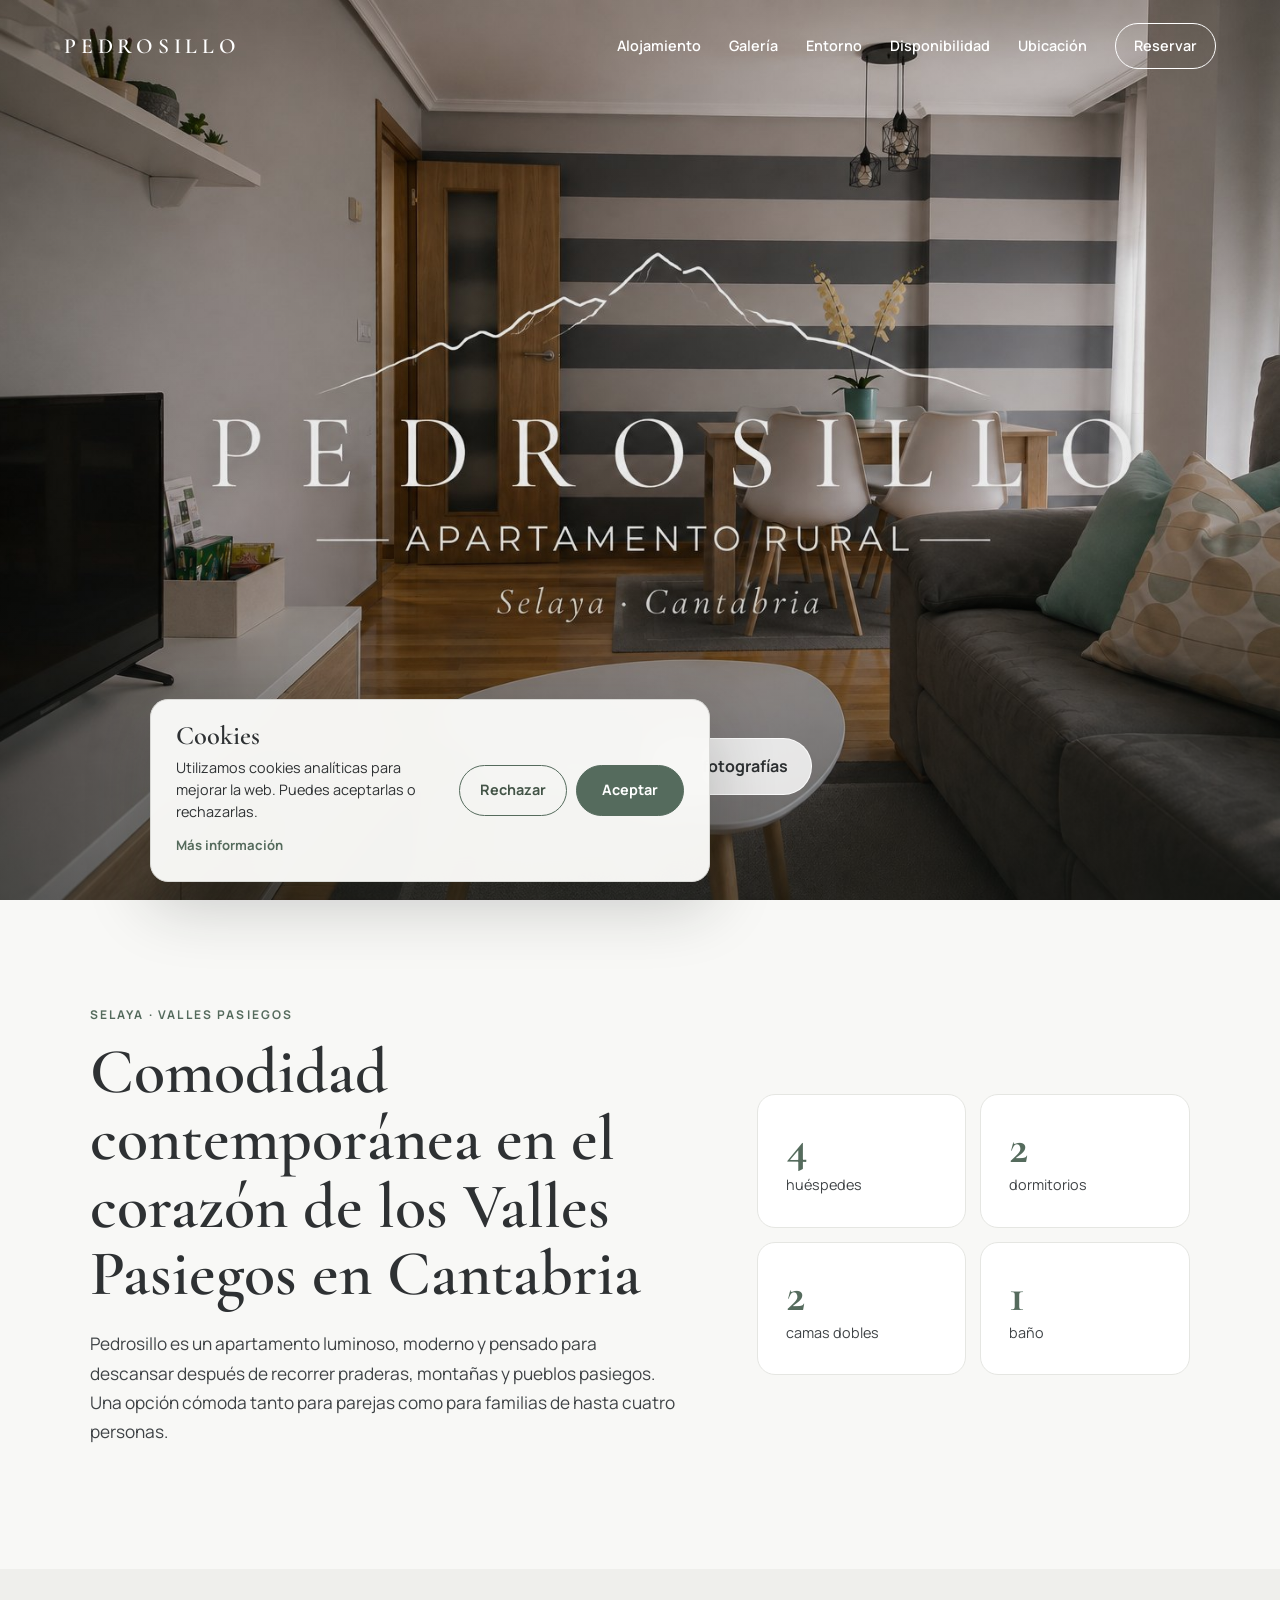
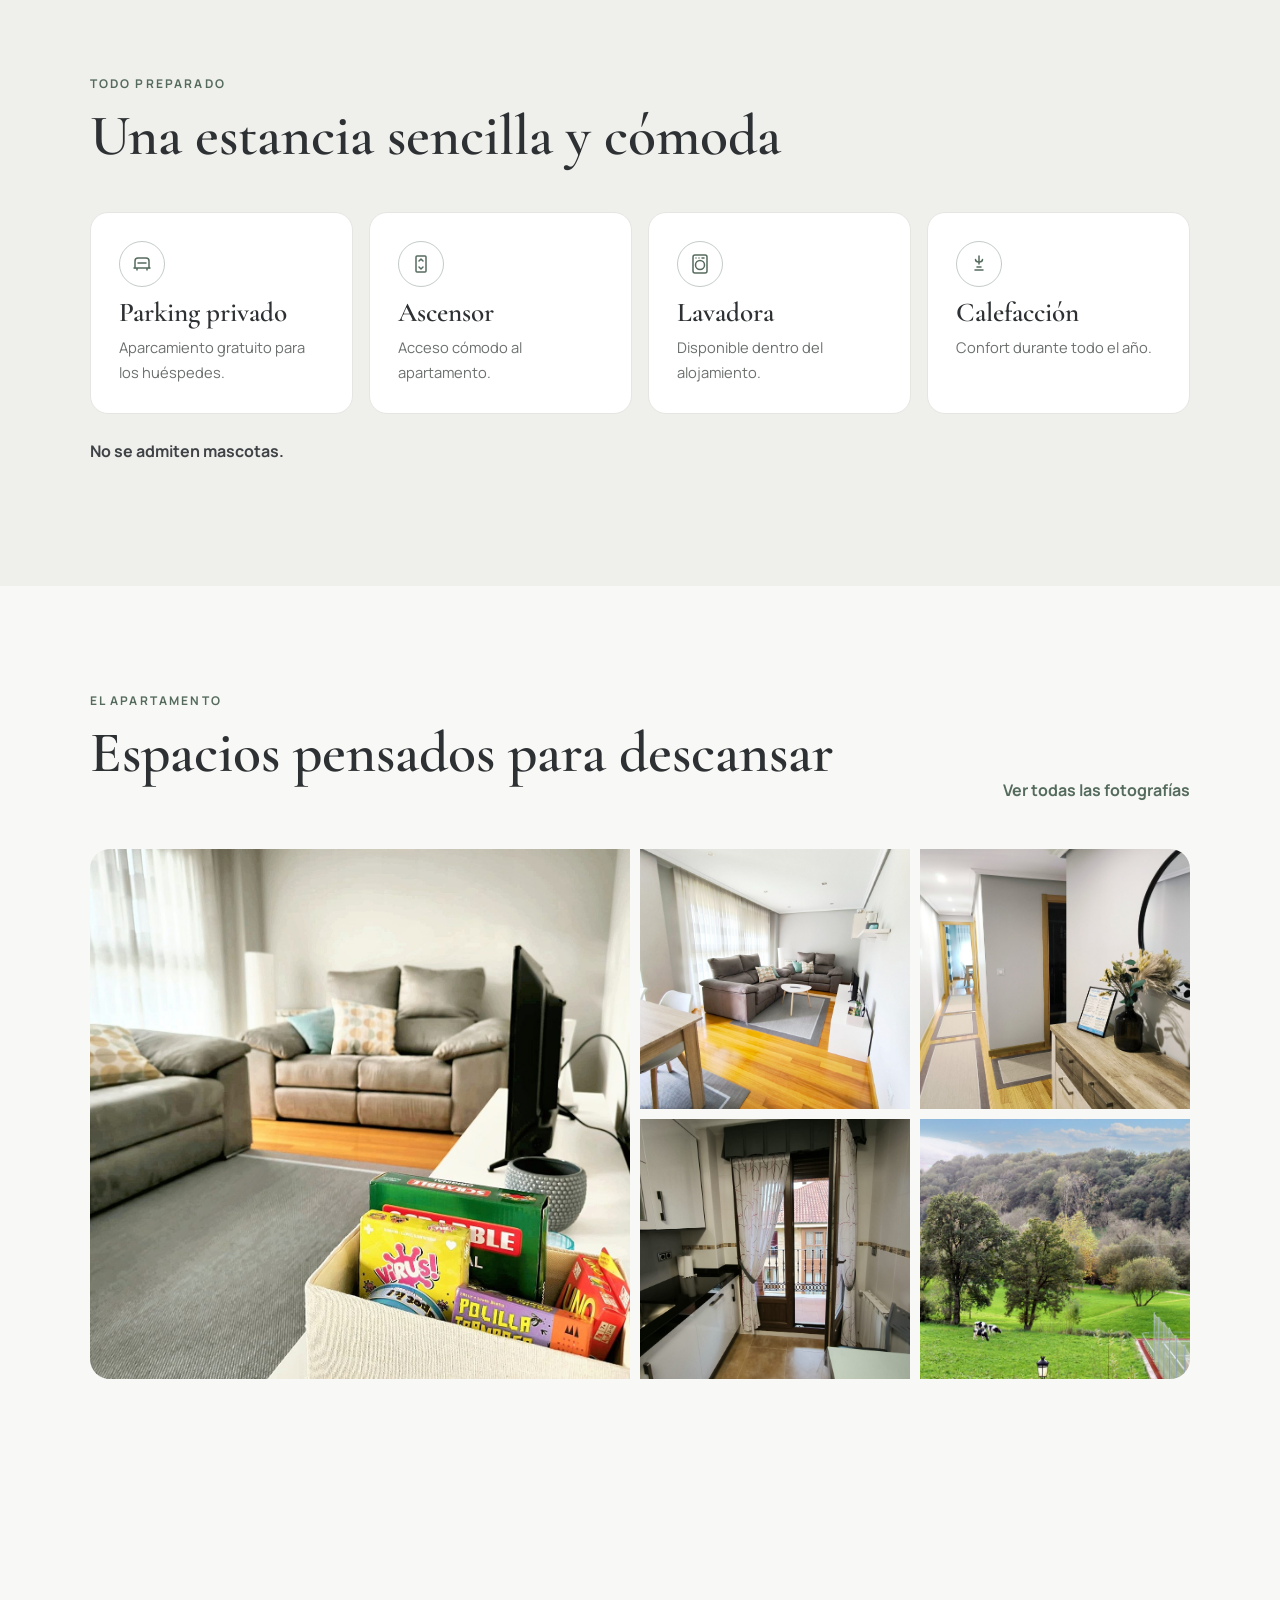
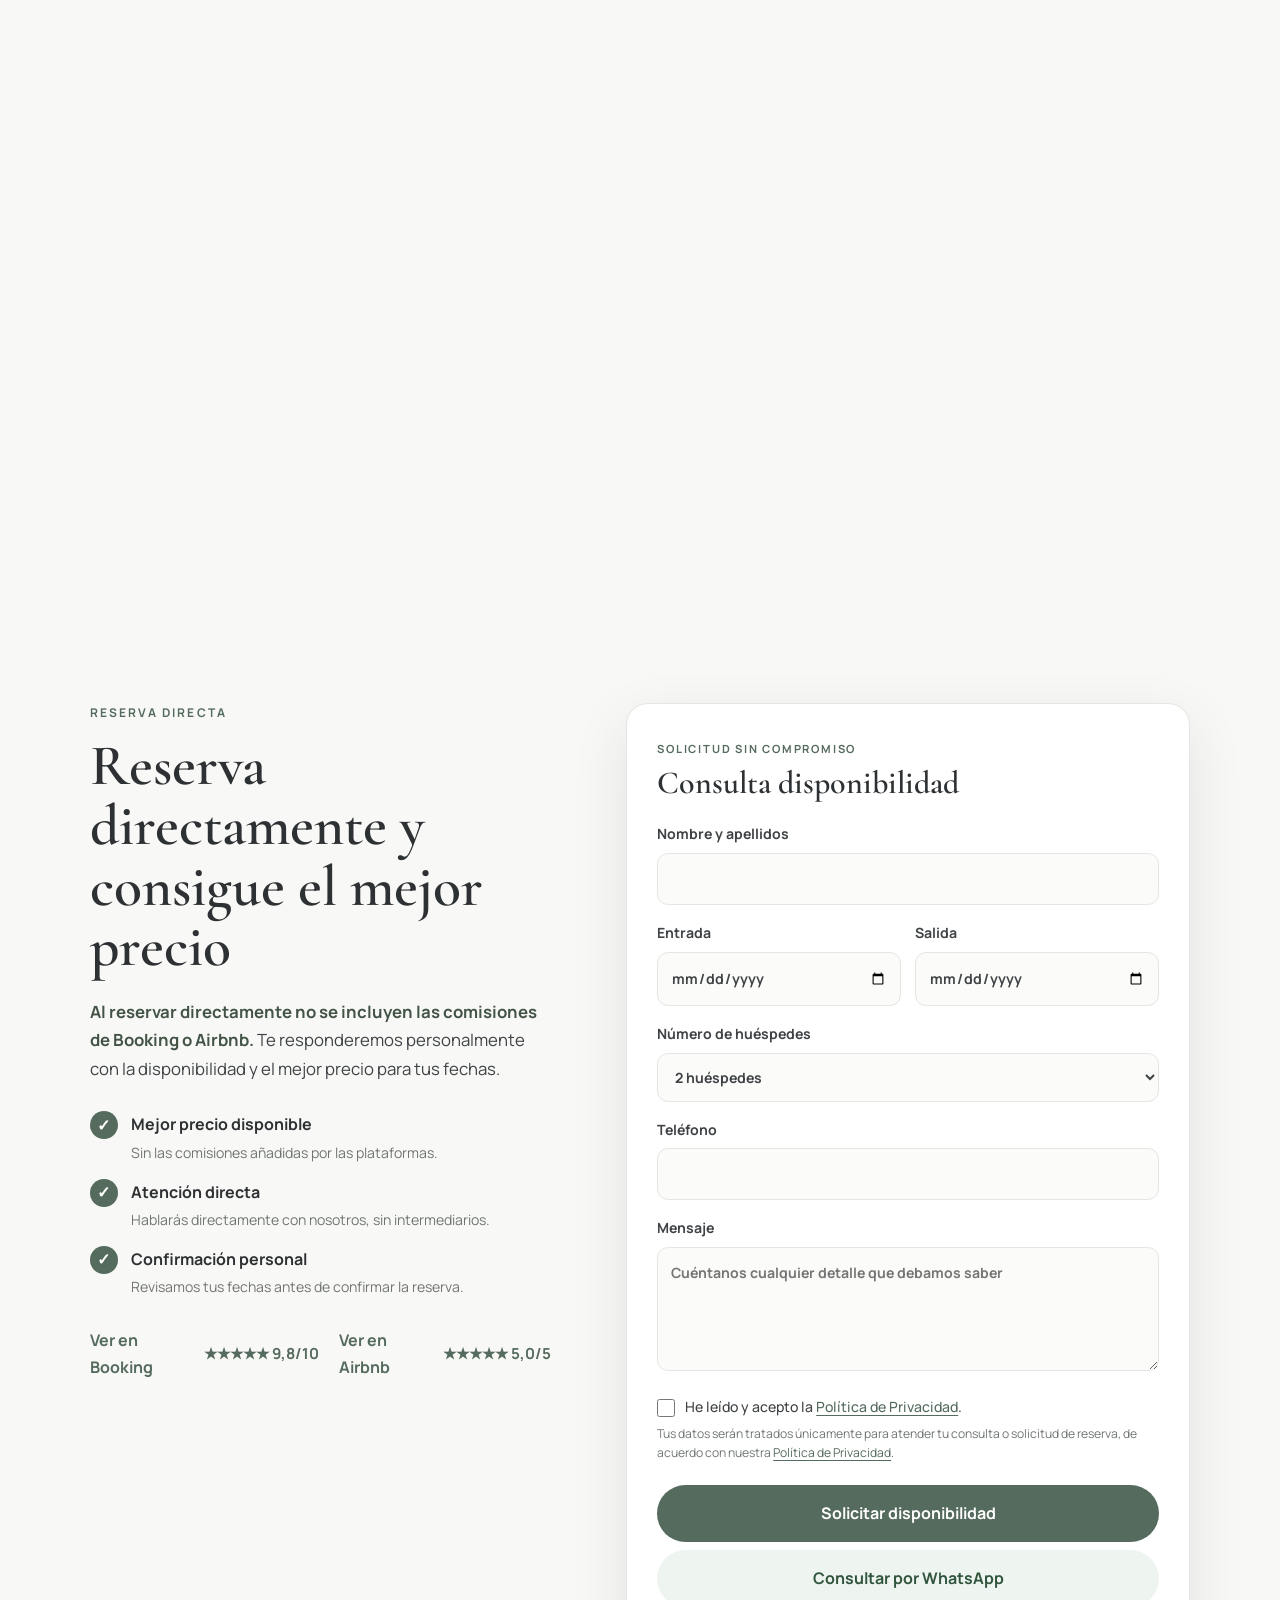
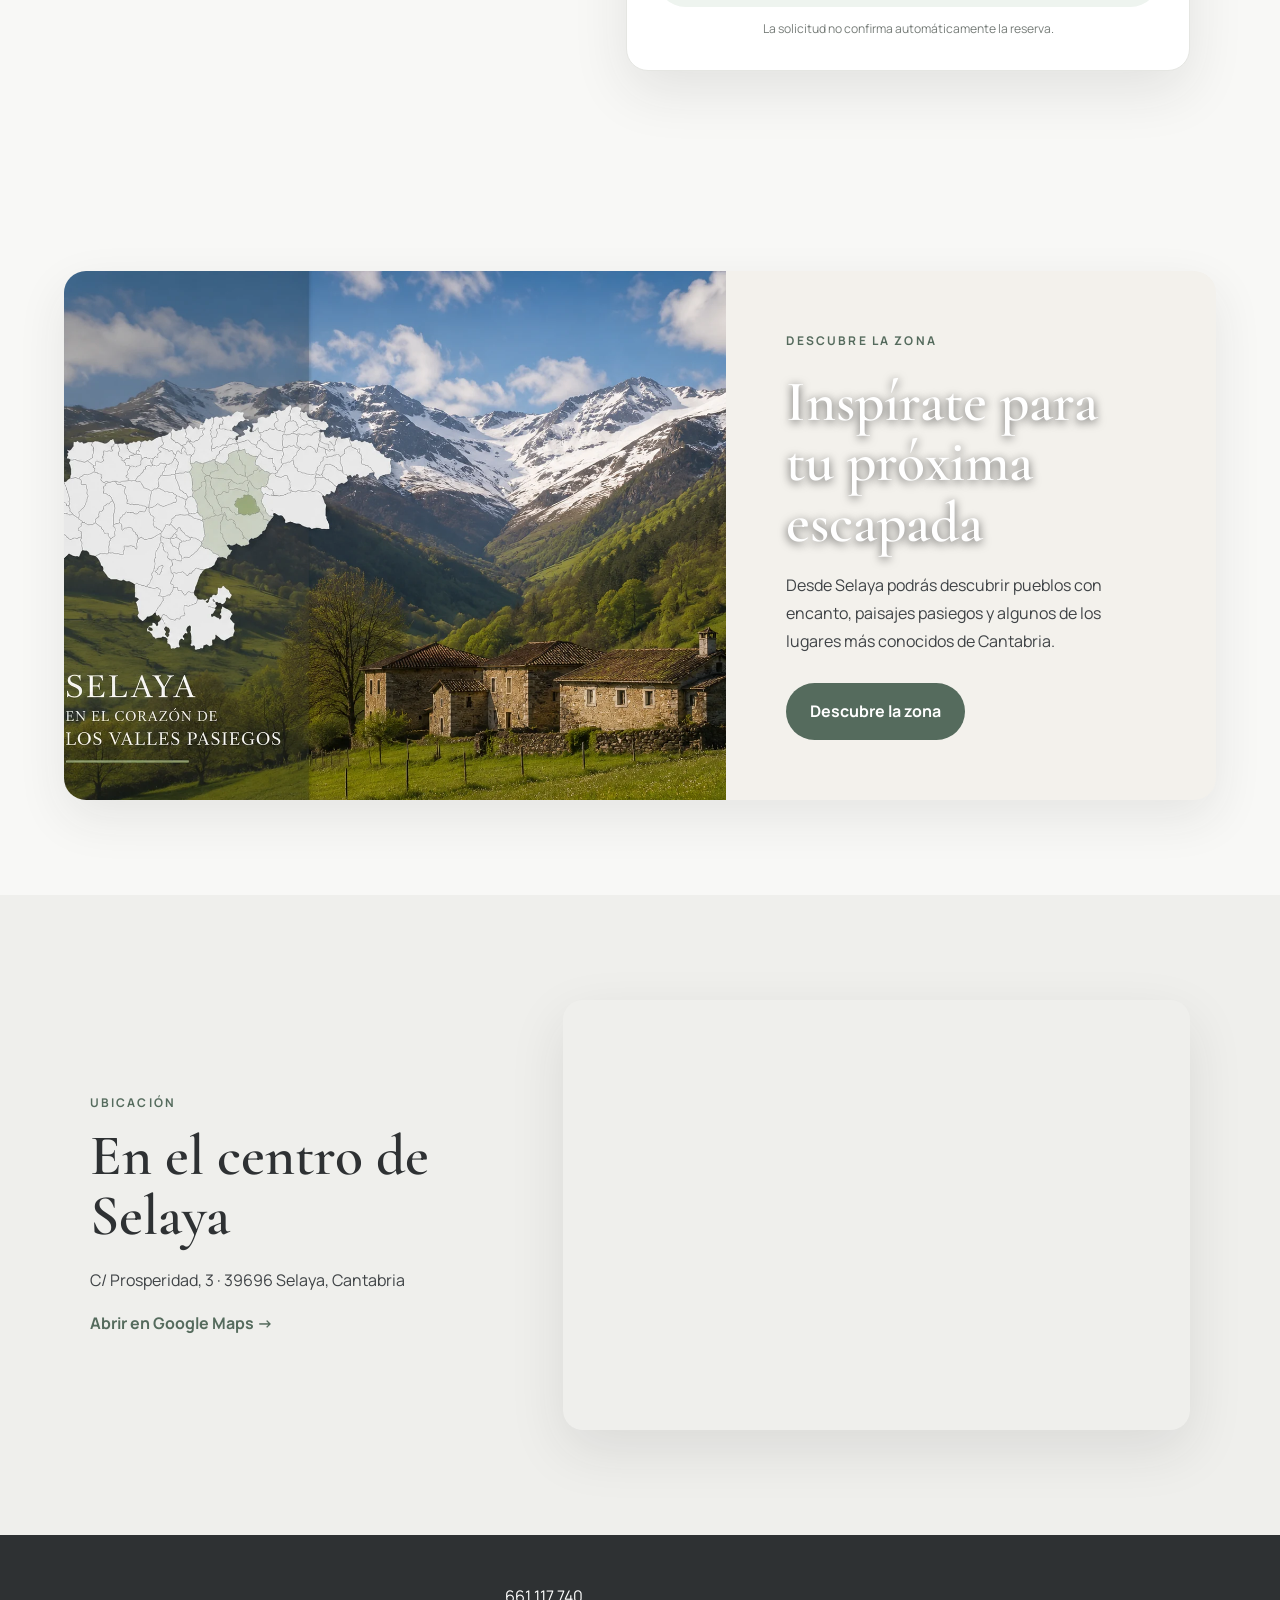
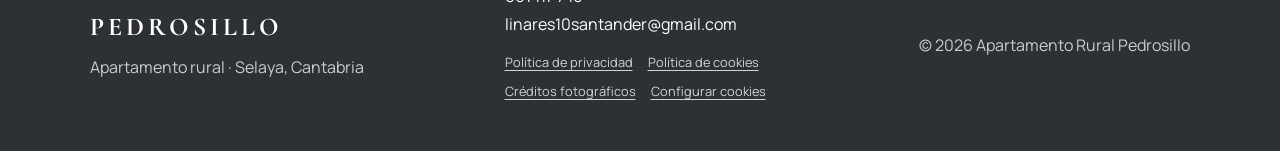
==== commit f153d697: "Add files via upload" ====
--- a/index.html
+++ b/index.html
@@ -186,14 +186,14 @@
     <a href="https://www.booking.com/hotel/es/pedrosillo.es.html" target="_blank" rel="noopener">
       Ver en Booking
     </a>
-    <span class="platform-score">★★★★★ 9,4/10</span>
+    <span class="platform-score">★★★★★ 9,8/10</span>
   </div>
 
   <div class="platform-item">
     <a href="https://www.airbnb.es/rooms/1296326001164384608" target="_blank" rel="noopener">
       Ver en Airbnb
     </a>
-    <span class="platform-score">★★★★★ 4,9/5</span>
+    <span class="platform-score">★★★★★ 5,0/5</span>
   </div>
 
 </div>
@@ -287,9 +287,9 @@
   <aside class="cookie-banner" id="cookie-banner" role="dialog" aria-modal="true" aria-labelledby="cookie-title" hidden>
     <div class="cookie-banner__content">
       <div>
-        <h2 id="cookie-title">Cookies analíticas</h2>
-        <p>Usamos Google Analytics para conocer de forma agregada cómo se utiliza la web. Puedes aceptar o rechazar estas cookies. Las cookies necesarias para el funcionamiento básico no requieren consentimiento.</p>
-        <a href="politica-cookies.html">Consultar la Política de Cookies</a>
+        <h2 id="cookie-title">Cookies</h2>
+        <p>Utilizamos cookies analíticas para mejorar la web. Puedes aceptarlas o rechazarlas.</p>
+        <a href="politica-cookies.html">Más información</a>
       </div>
       <div class="cookie-banner__actions">
         <button class="cookie-button cookie-button--secondary" id="reject-cookies" type="button">Rechazar</button>
--- a/styles.css
+++ b/styles.css
@@ -878,3 +878,28 @@
         font-size:.9rem;
     }
 }
+
+
+
+/* V12: Banner de cookies más compacto */
+.cookie-banner__content{
+  max-width:560px;
+  padding:18px 22px;
+  border-radius:16px;
+}
+
+.cookie-banner h2{
+  font-size:1.1rem;
+  margin-bottom:8px;
+}
+
+.cookie-banner p{
+  font-size:.9rem;
+  line-height:1.45;
+  margin-bottom:10px;
+}
+
+.cookie-button{
+  padding:10px 16px;
+  font-size:.9rem;
+}
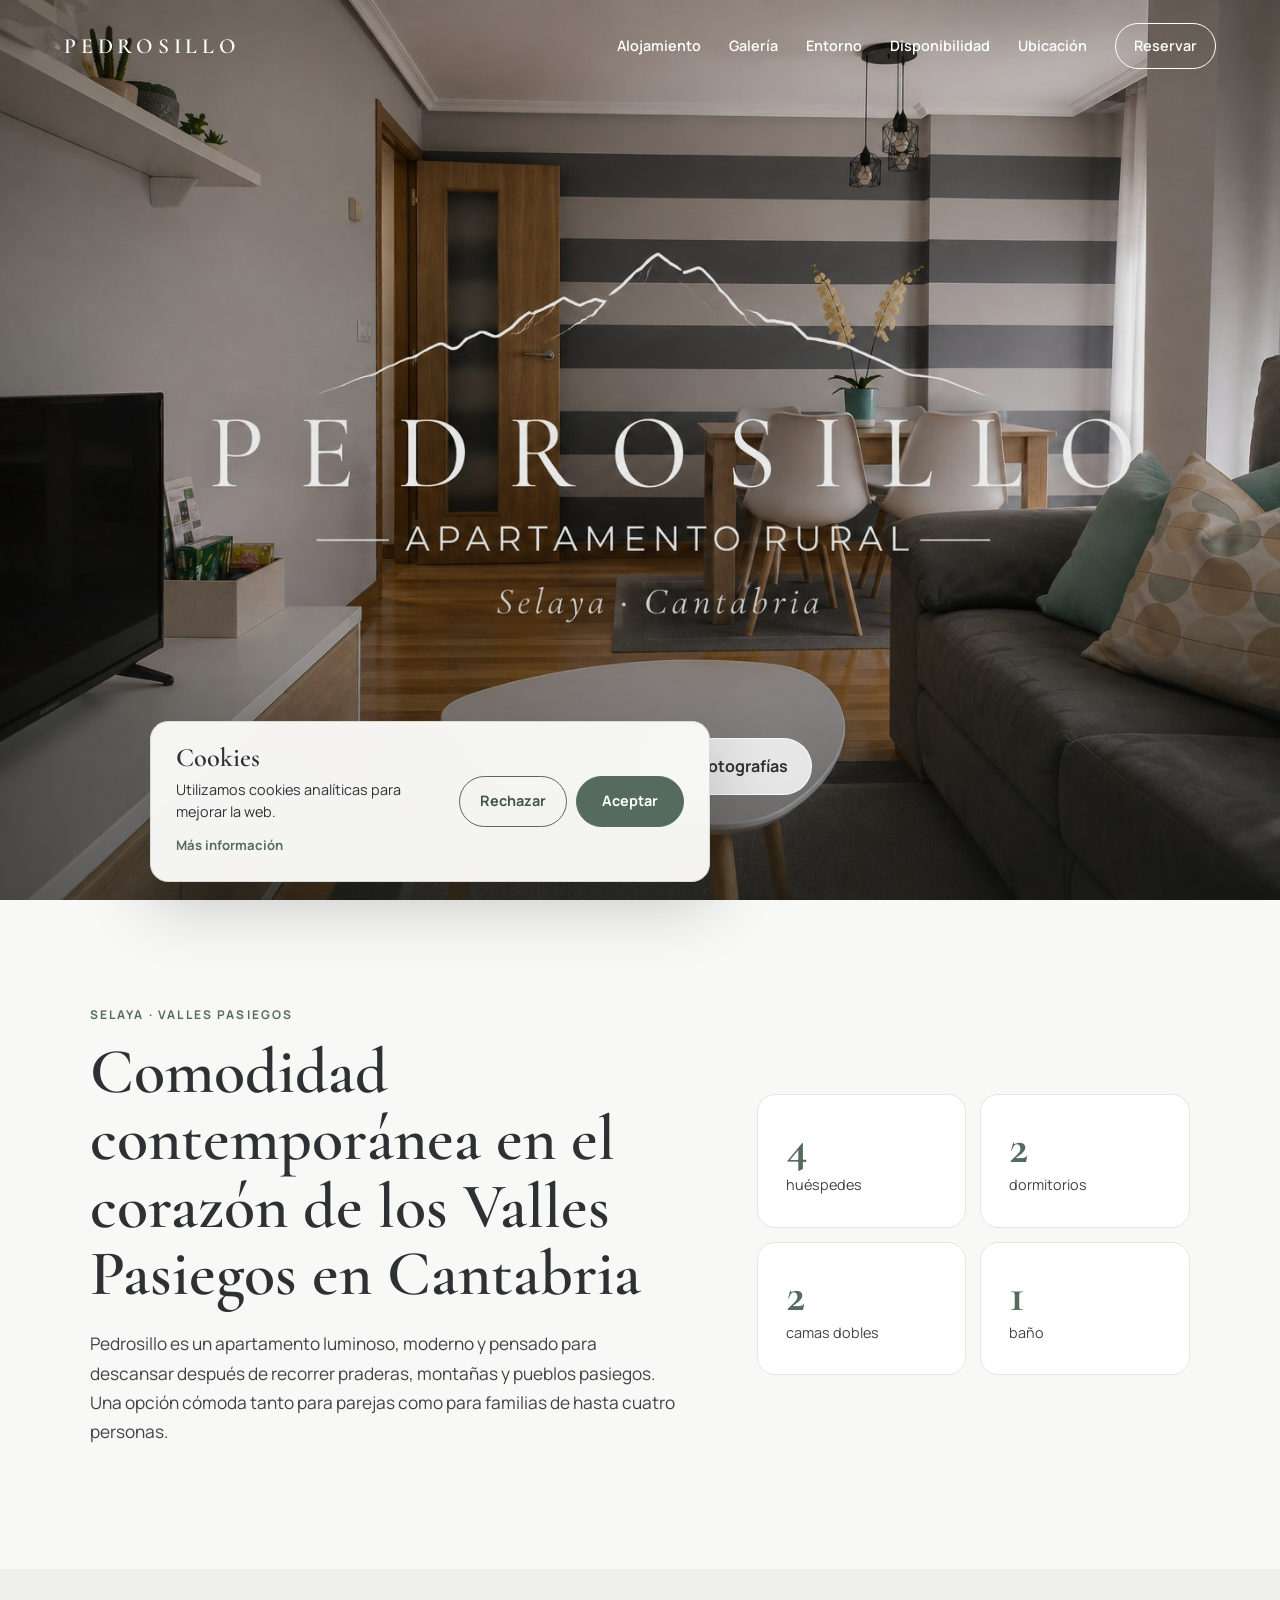
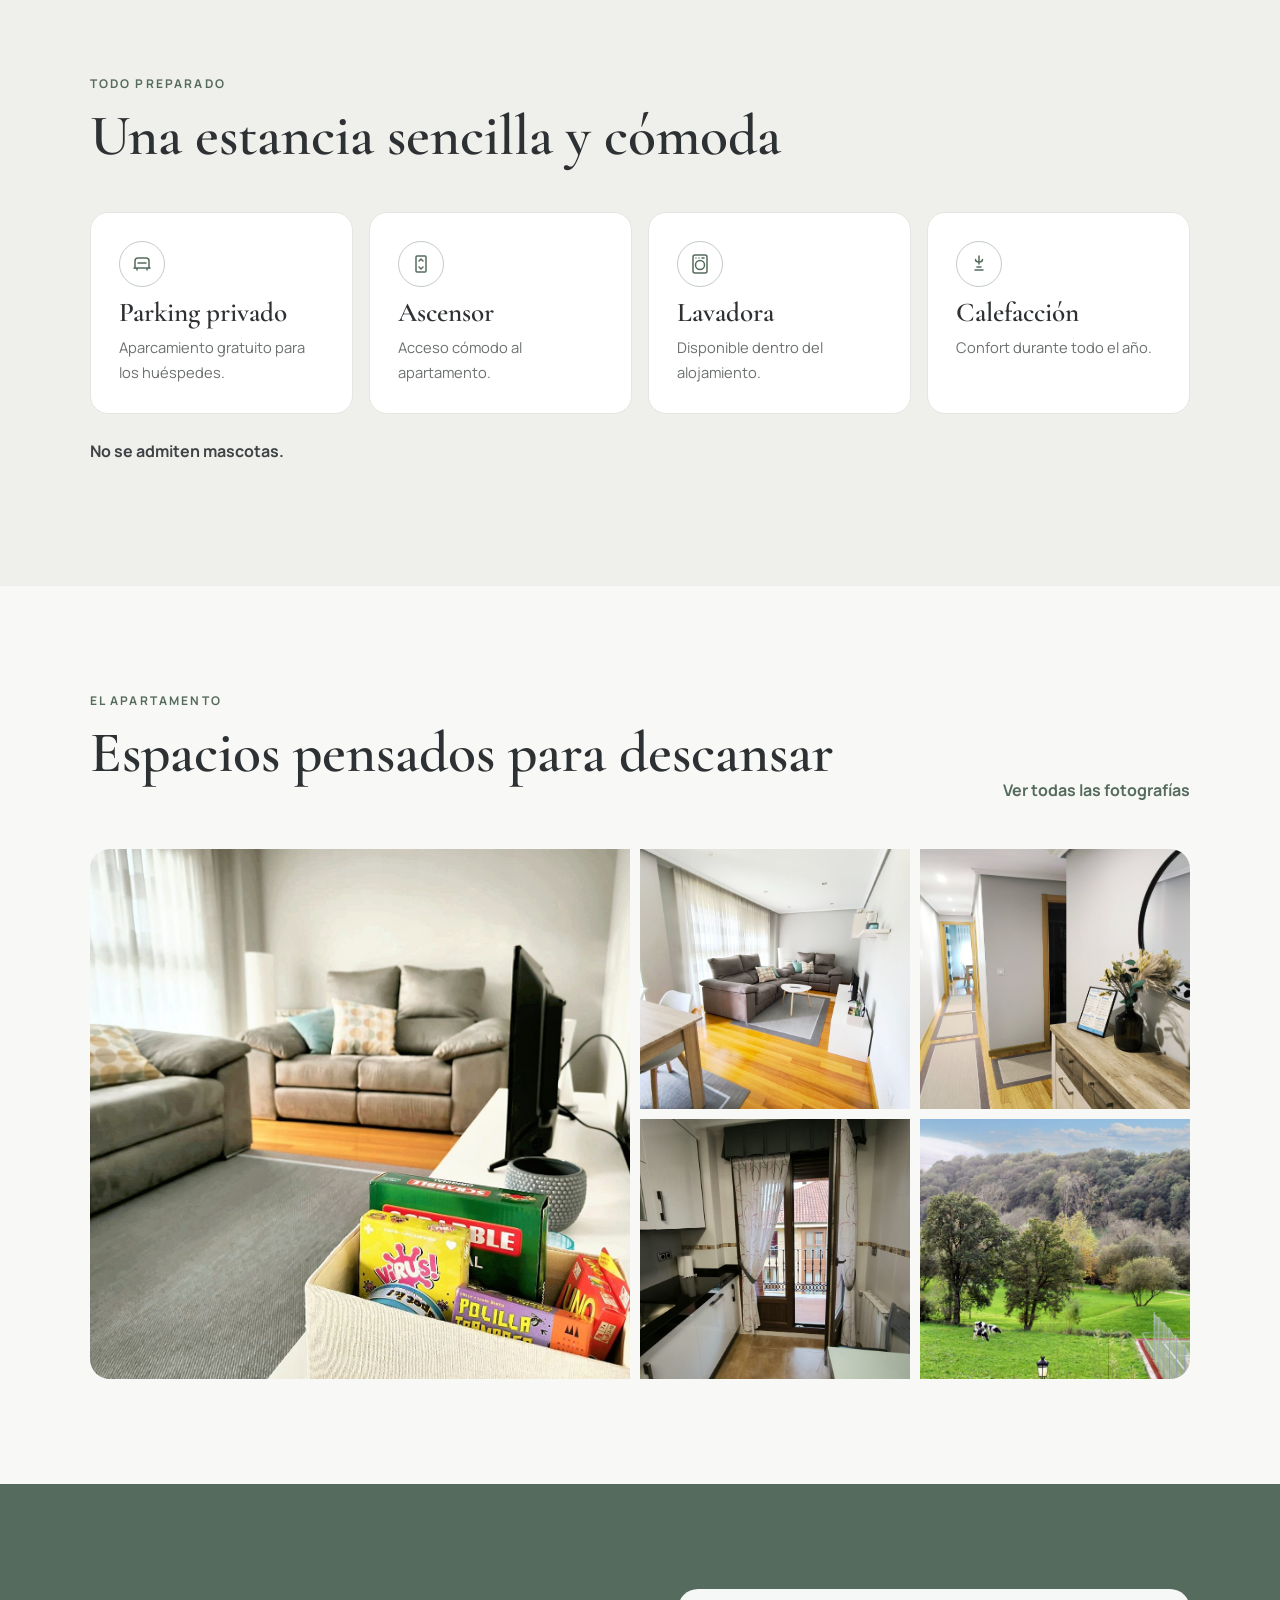
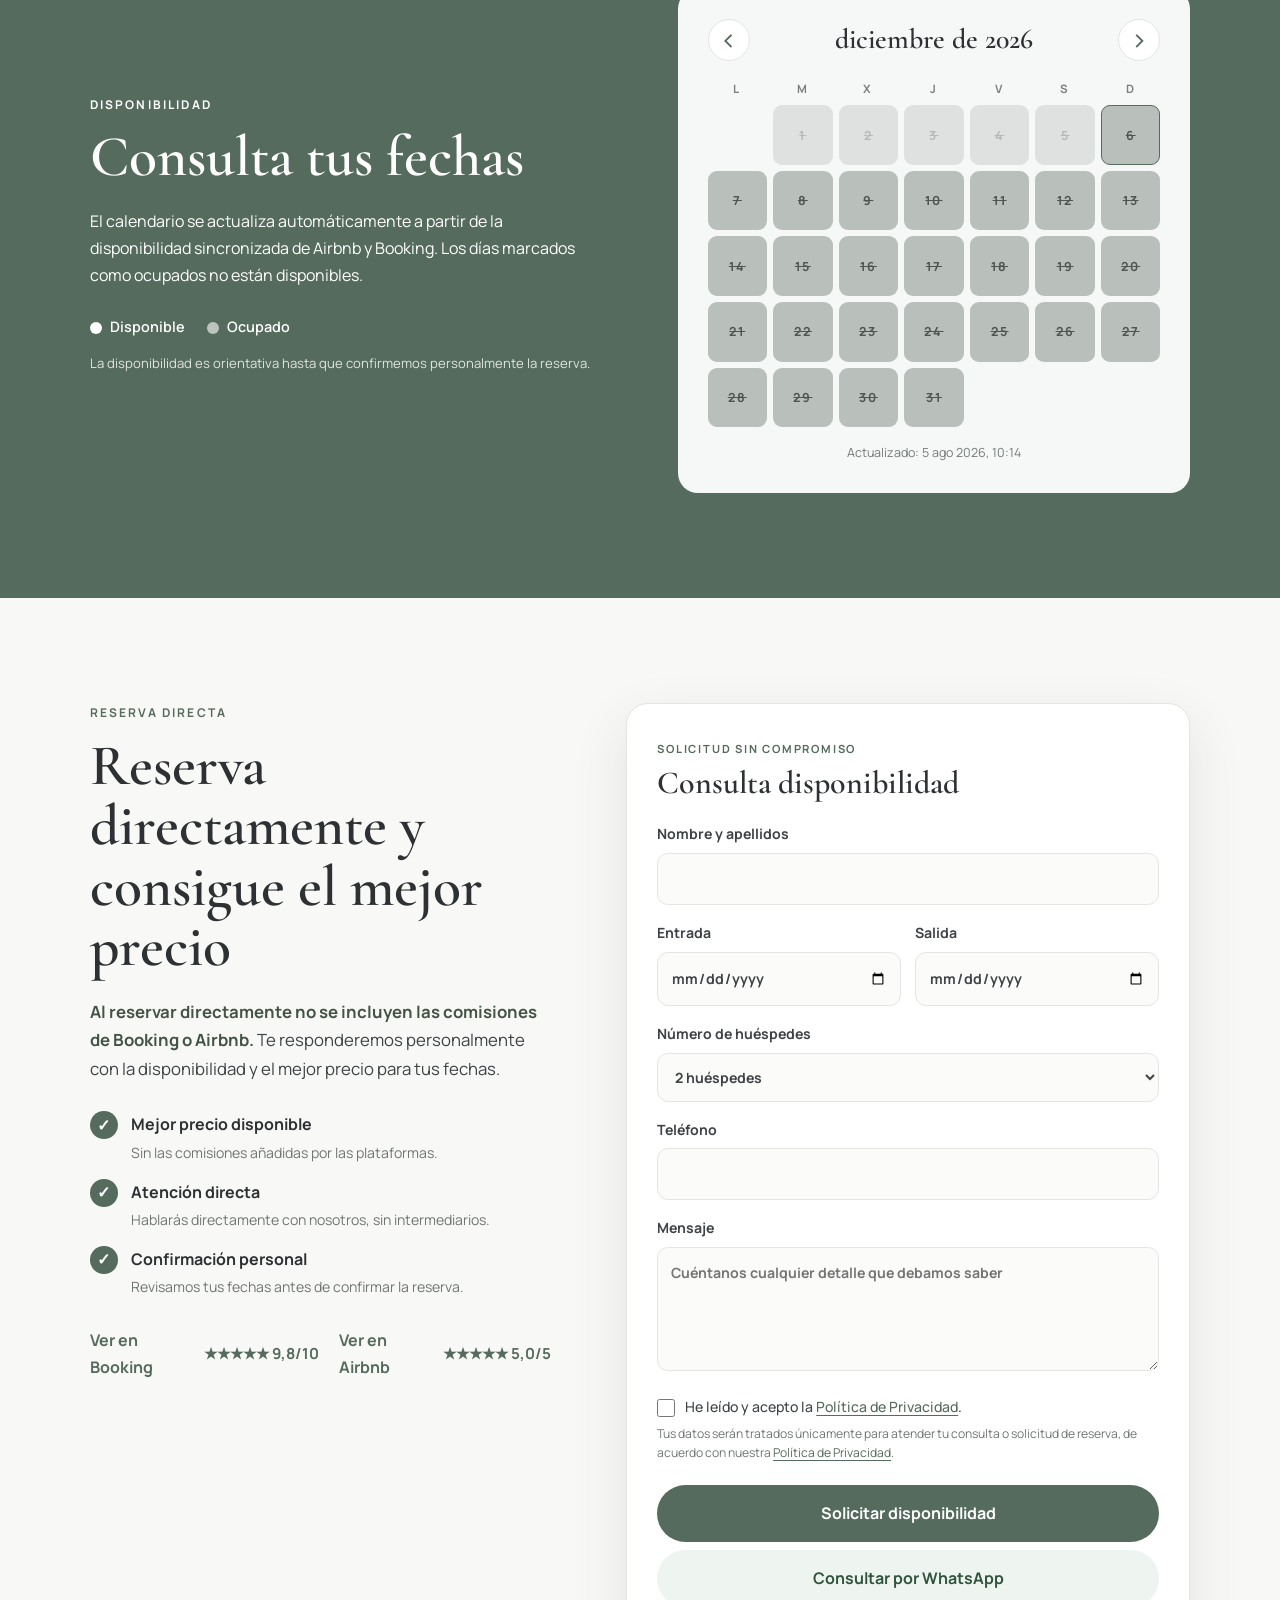
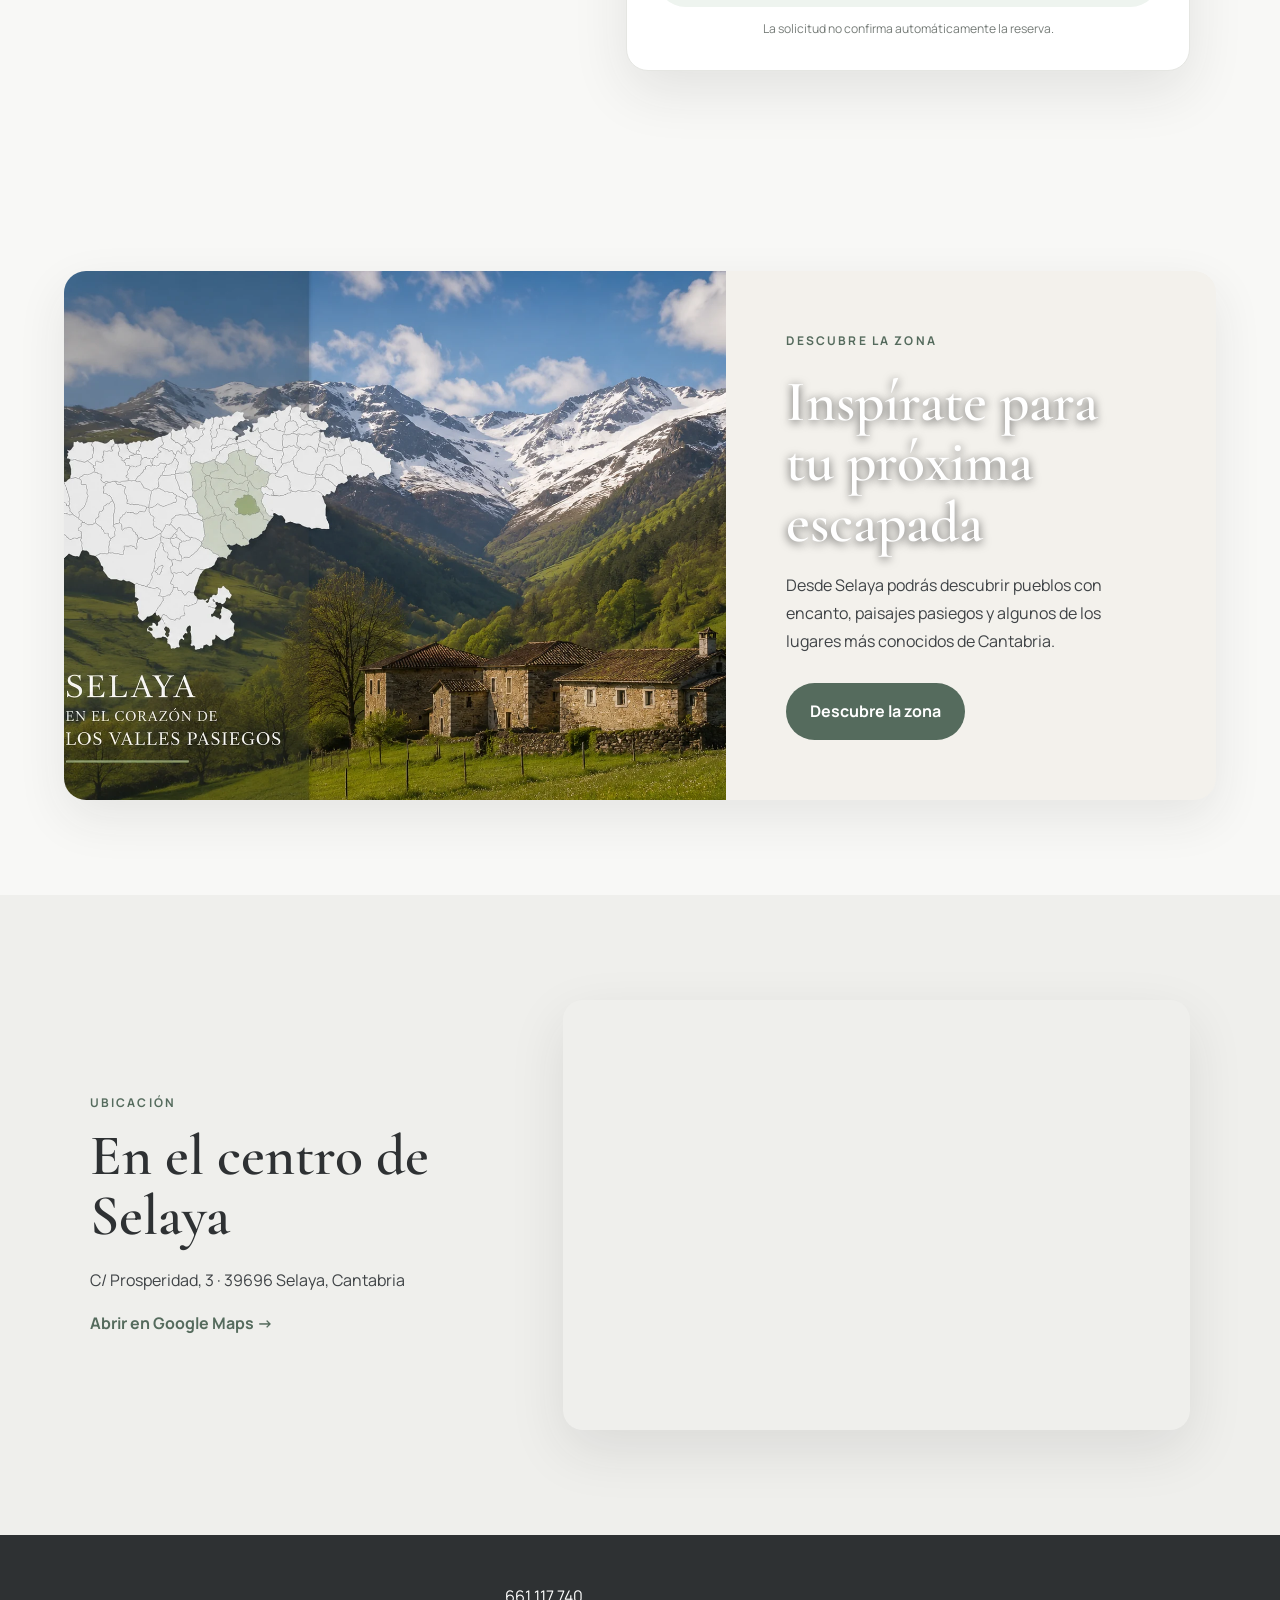
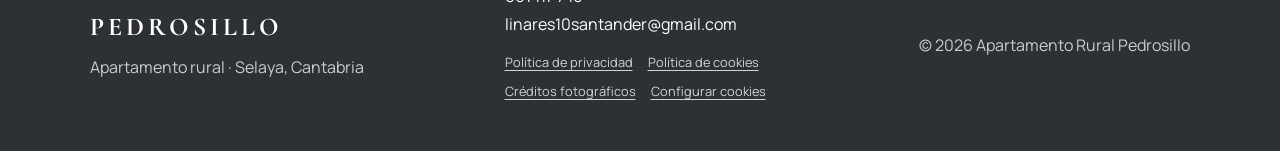
==== commit 7a341108: "Remove acceptance option from cookie banner text" ====
--- a/index.html
+++ b/index.html
@@ -288,7 +288,7 @@
     <div class="cookie-banner__content">
       <div>
         <h2 id="cookie-title">Cookies</h2>
-        <p>Utilizamos cookies analíticas para mejorar la web. Puedes aceptarlas o rechazarlas.</p>
+        <p>Utilizamos cookies analíticas para mejorar la web.</p>
         <a href="politica-cookies.html">Más información</a>
       </div>
       <div class="cookie-banner__actions">
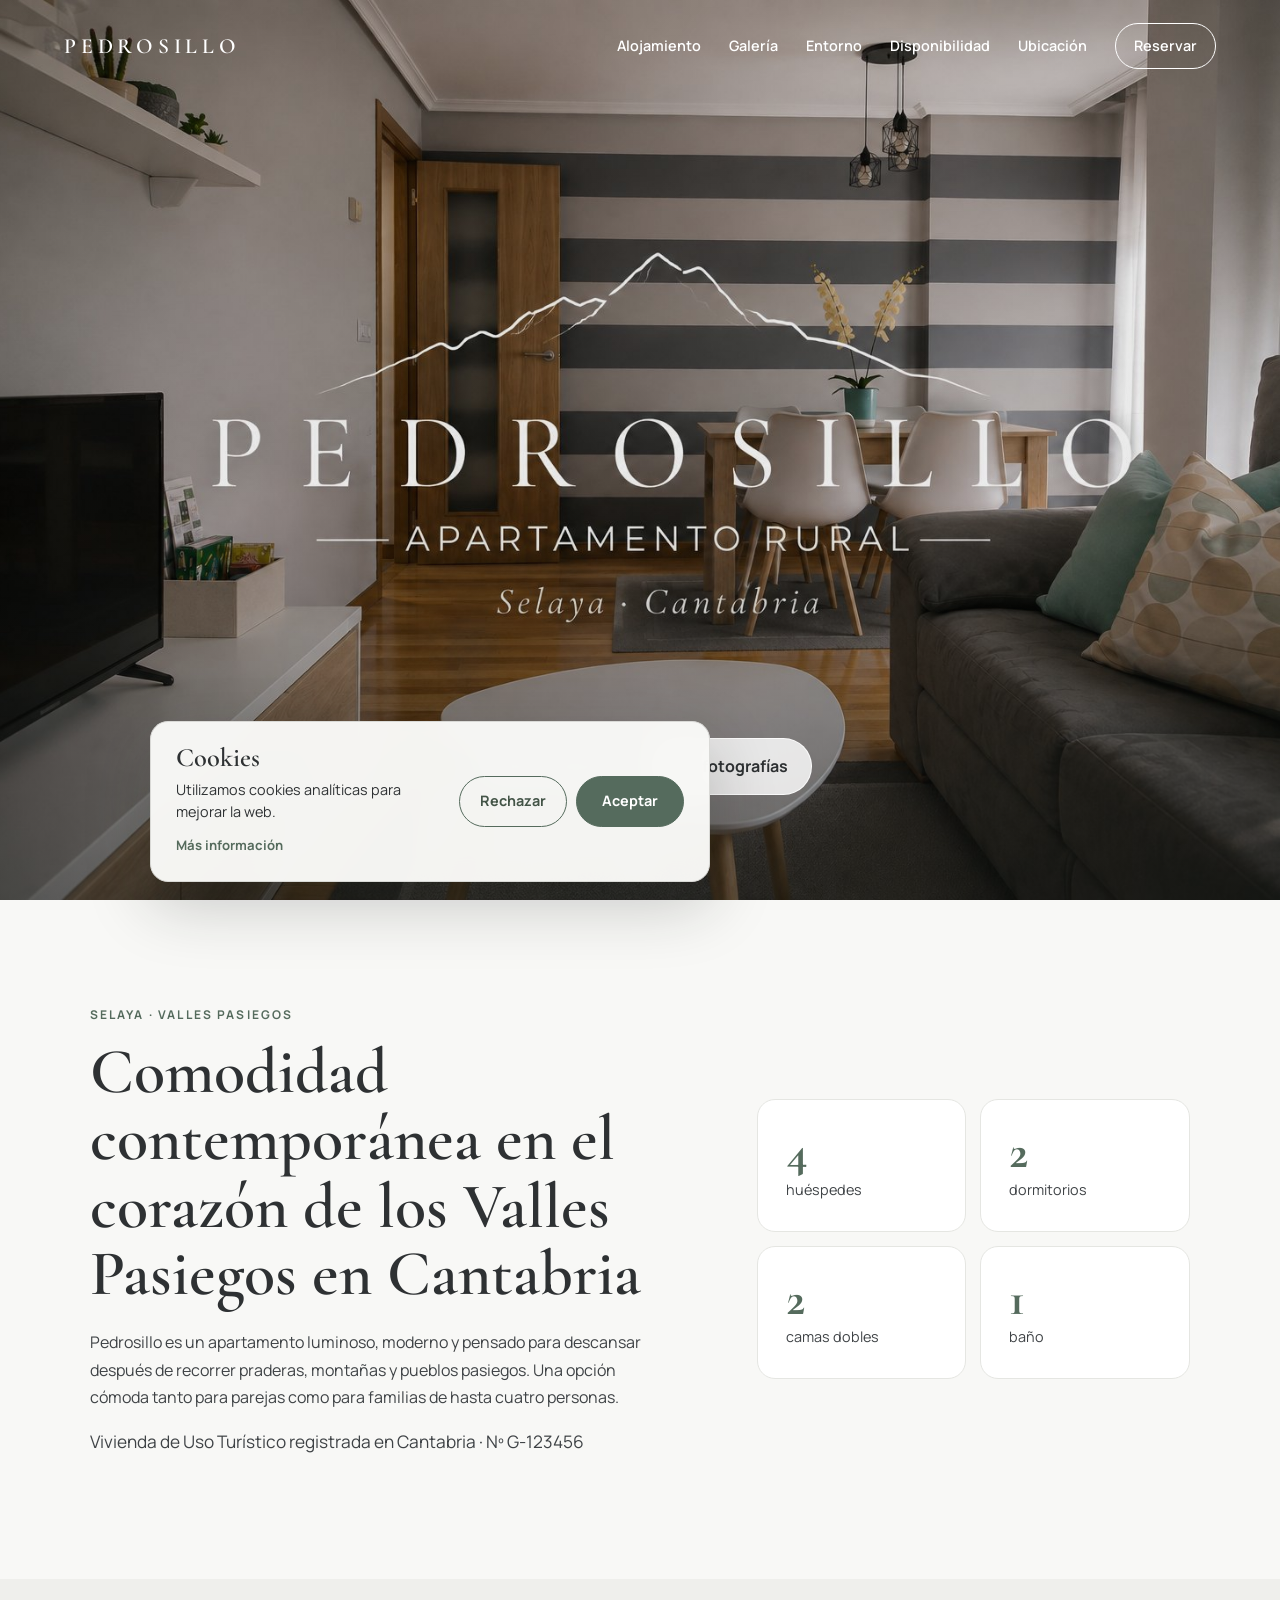
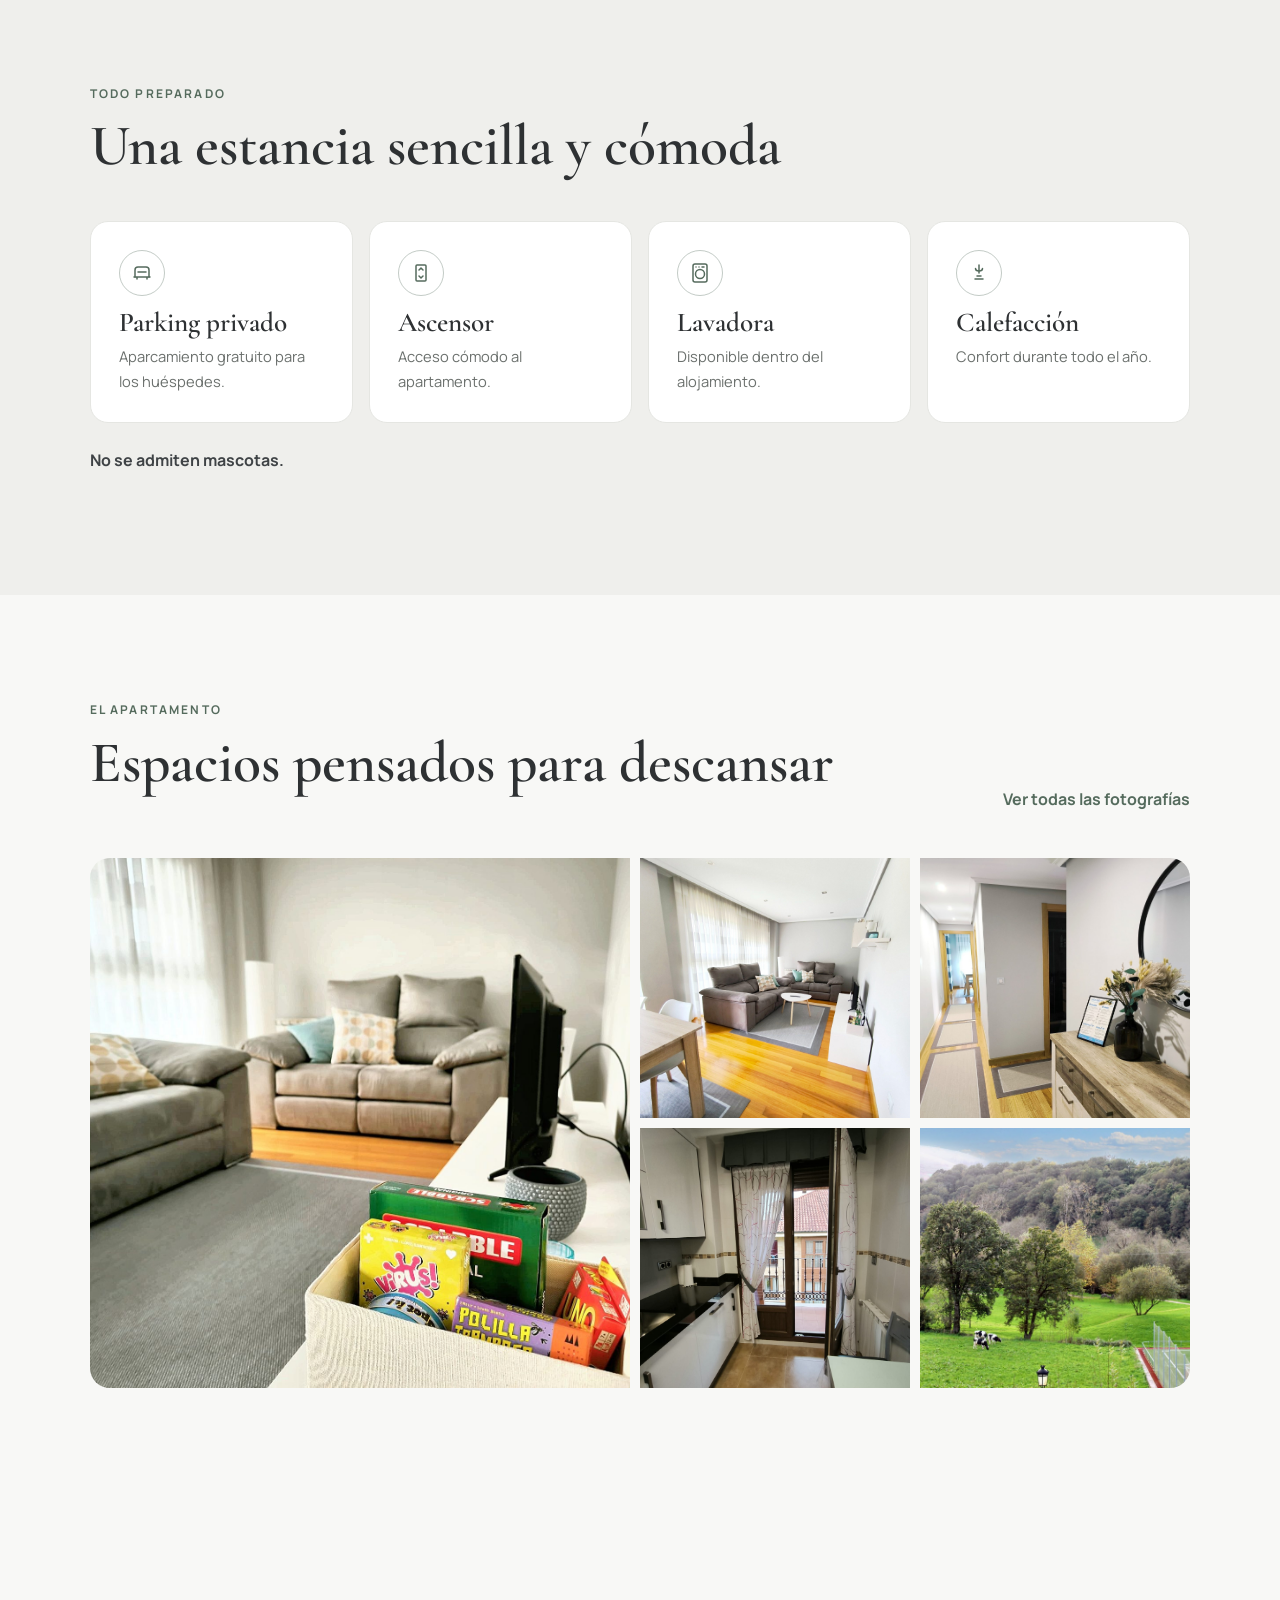
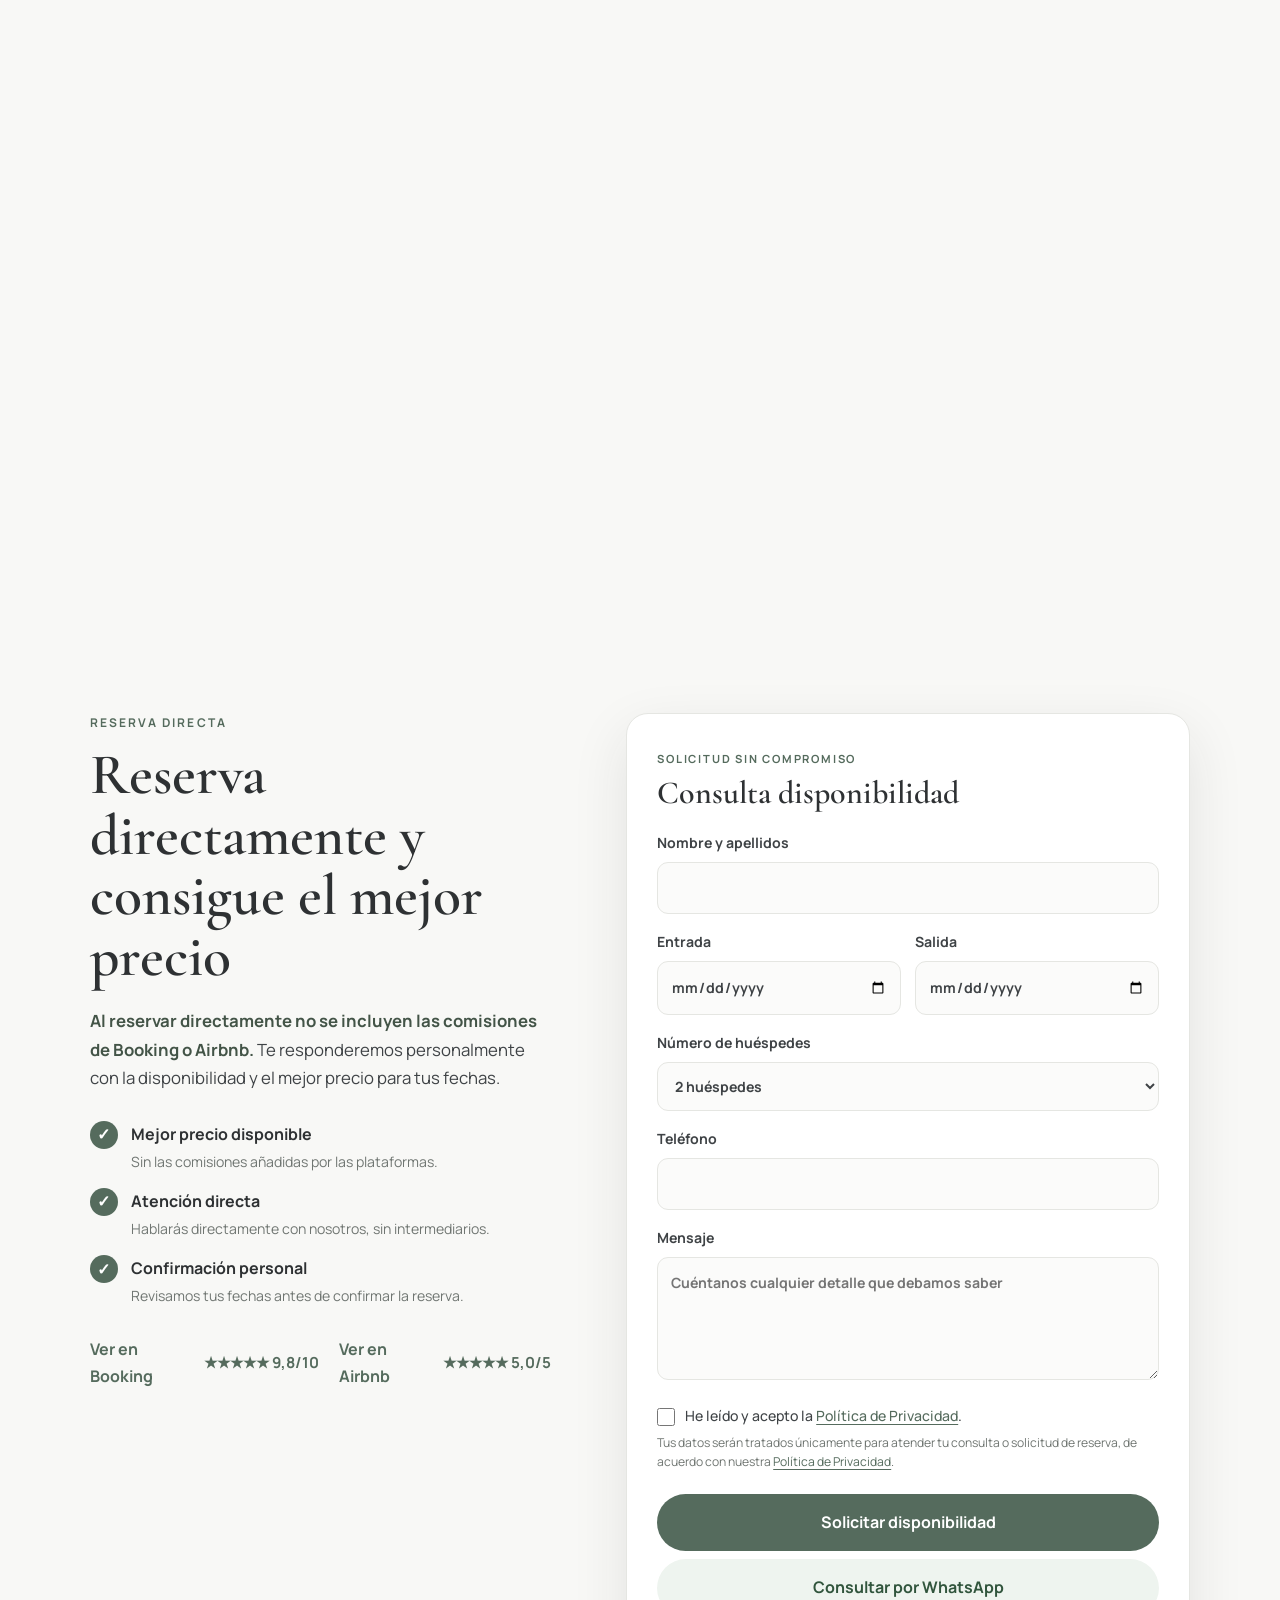
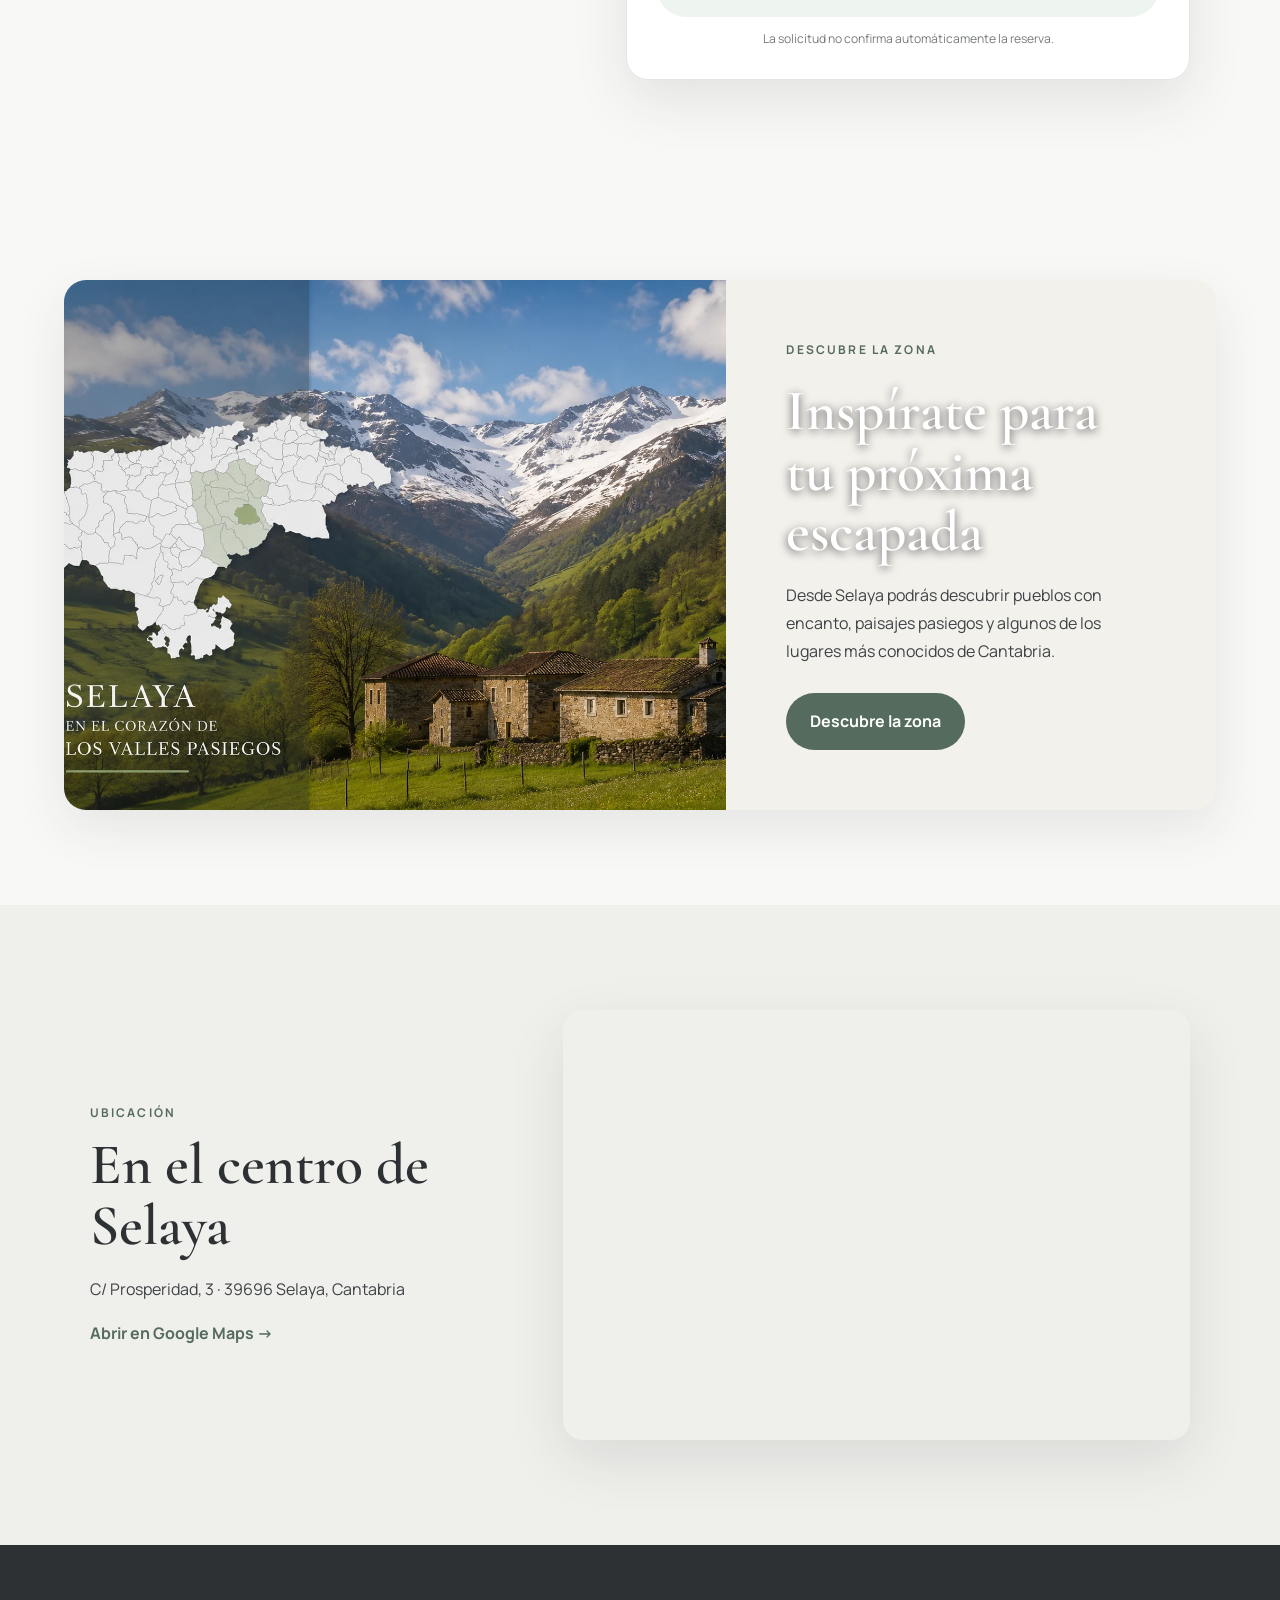
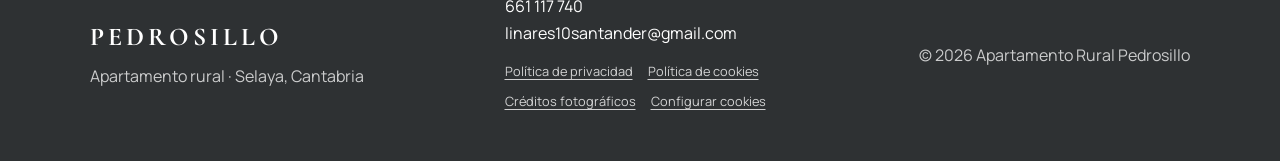
==== commit e15ac3a7: "Update index.html" ====
--- a/index.html
+++ b/index.html
@@ -51,6 +51,7 @@
         <p class="eyebrow">Selaya · Valles Pasiegos</p>
         <h1>Comodidad contemporánea en el corazón de los Valles Pasiegos en Cantabria</h1>
         <p>Pedrosillo es un apartamento luminoso, moderno y pensado para descansar después de recorrer praderas, montañas y pueblos pasiegos. Una opción cómoda tanto para parejas como para familias de hasta cuatro personas.</p>
+        <p class="tourism-license">      Vivienda de Uso Turístico registrada en Cantabria · Nº G-123456  </p>
       </div>
 
       <div class="facts">
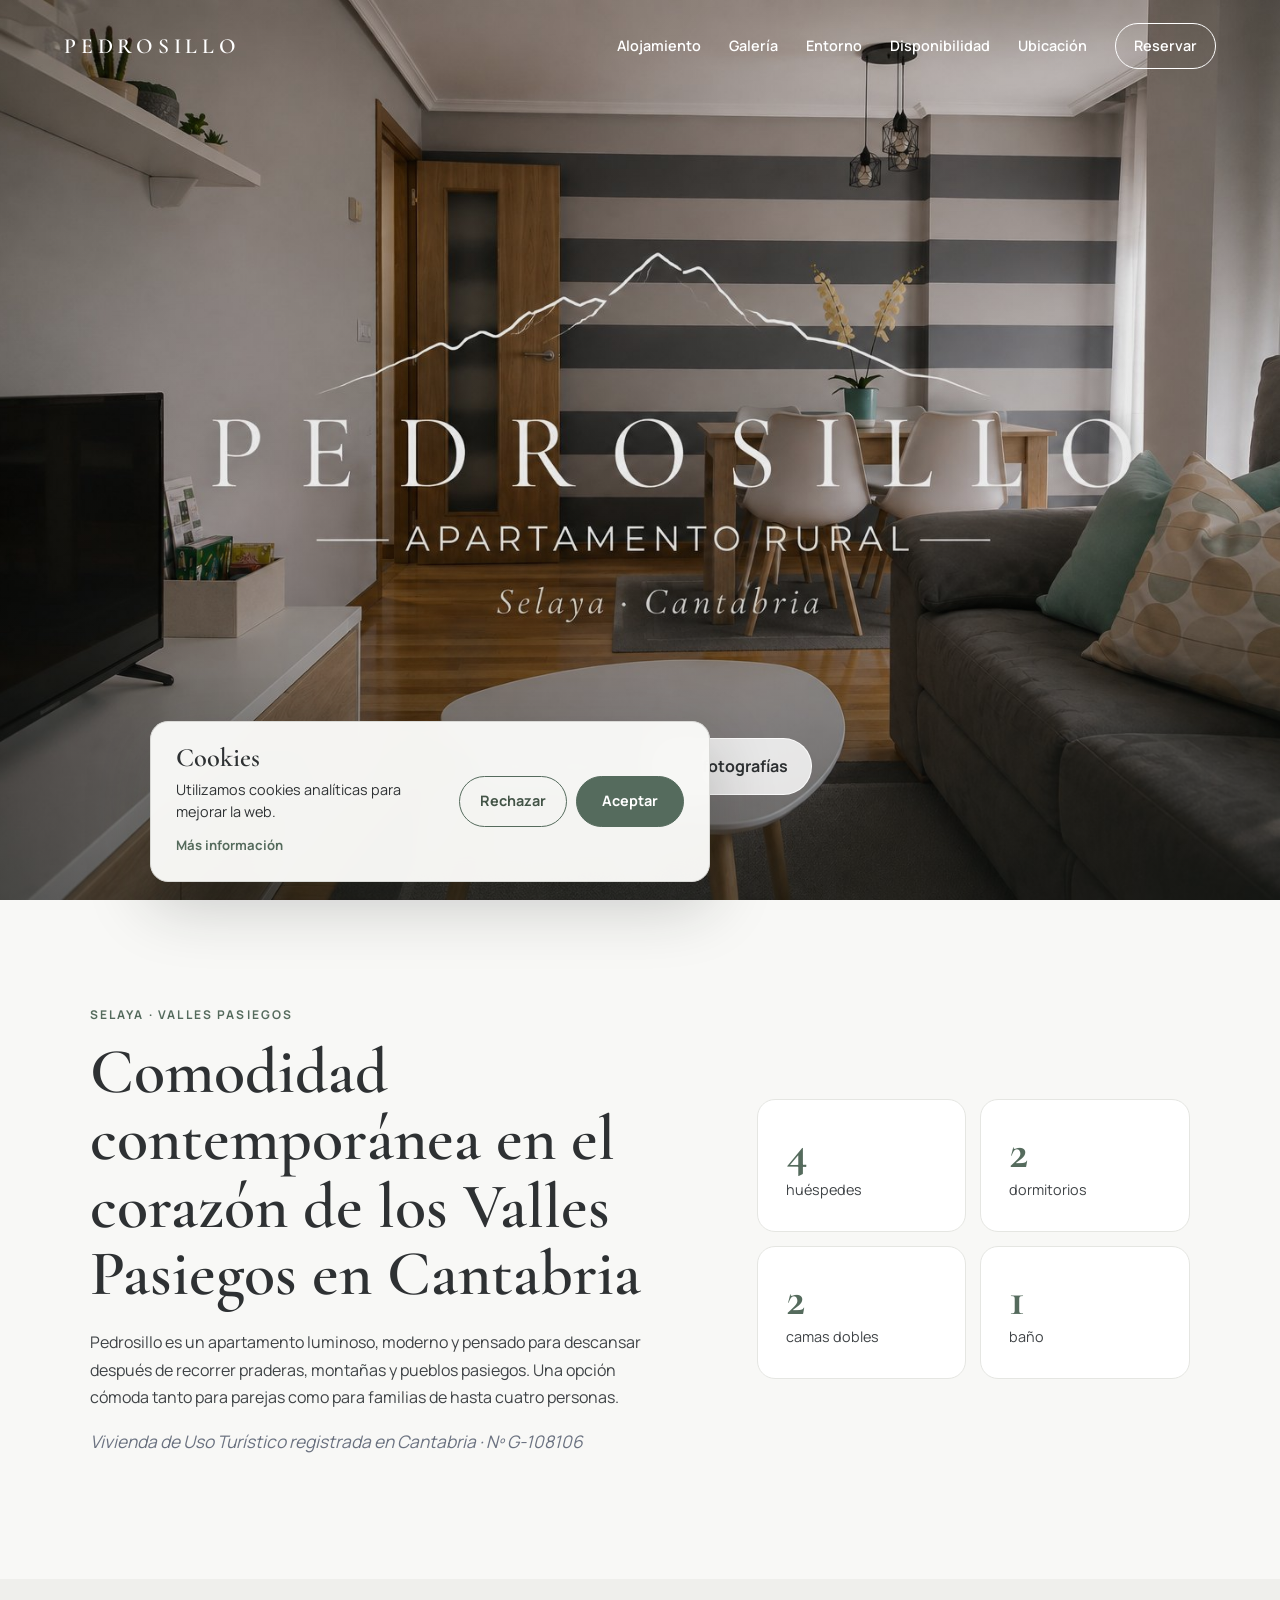
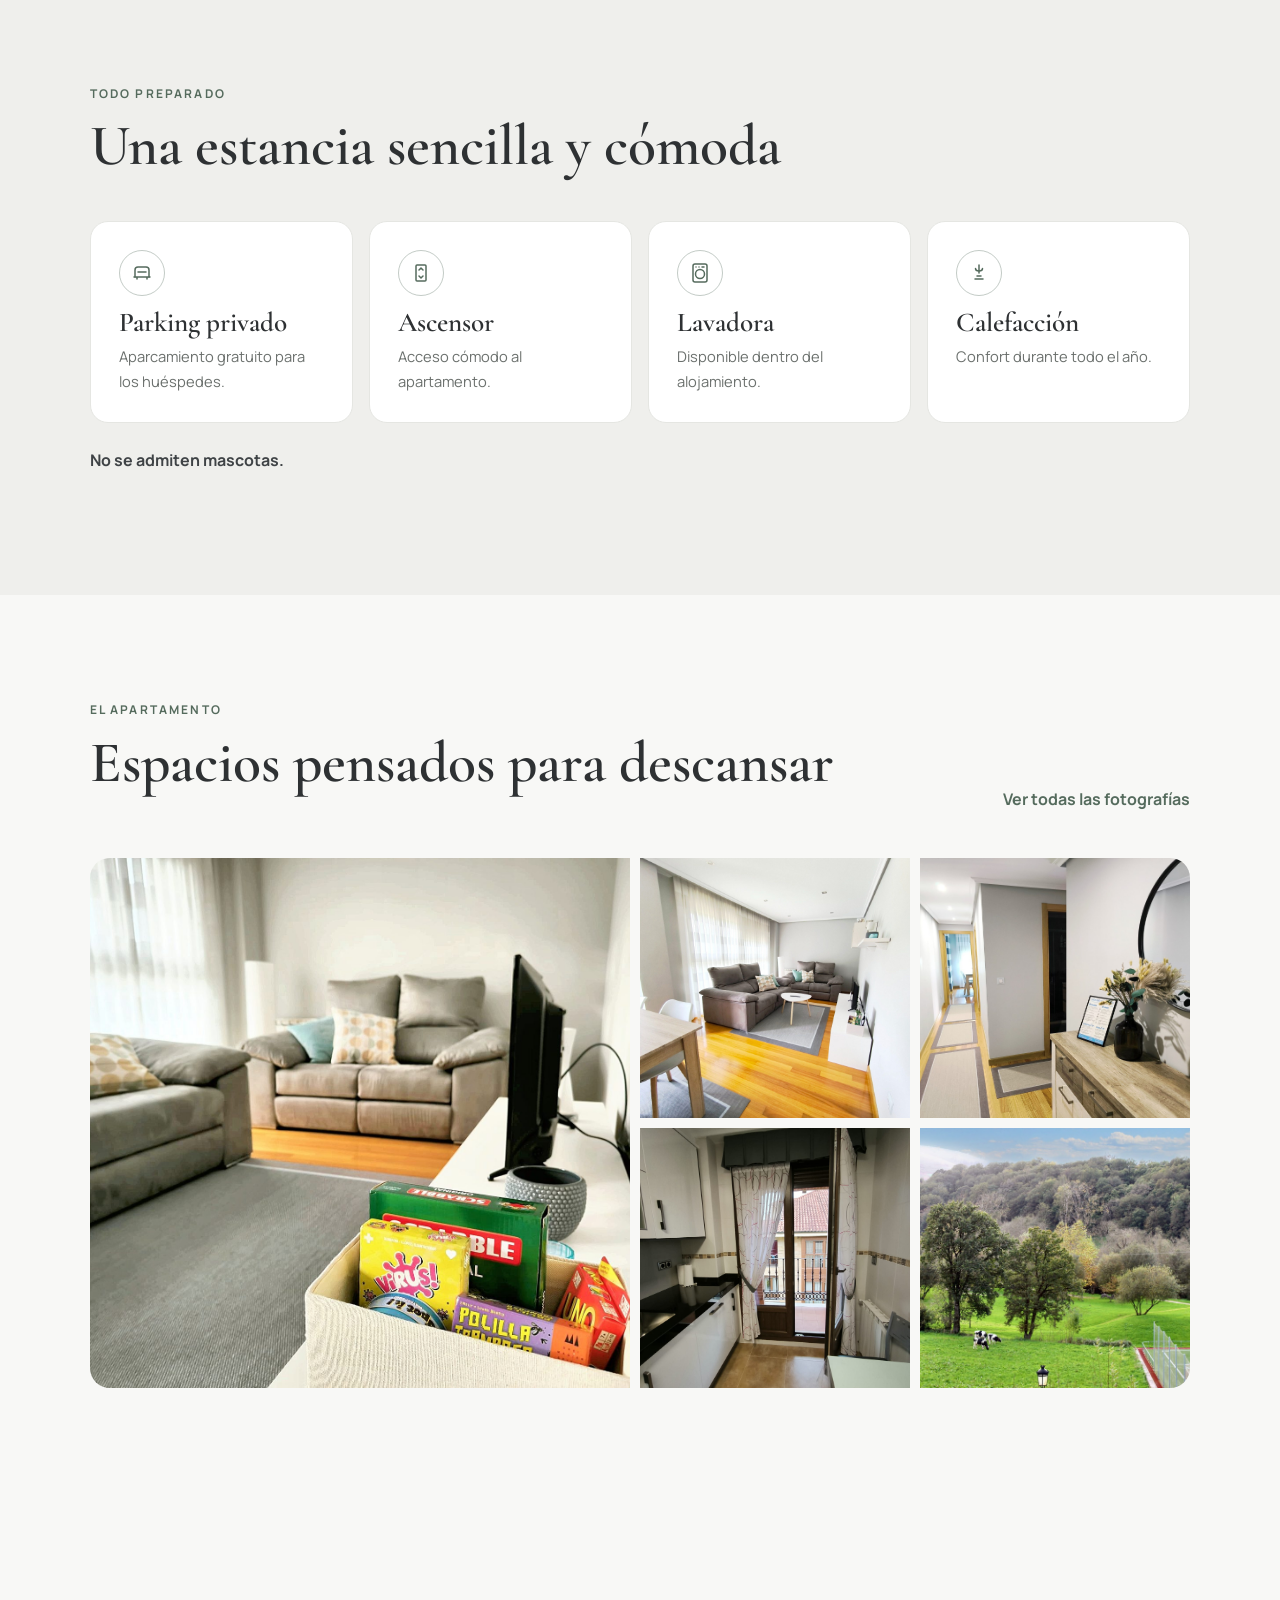
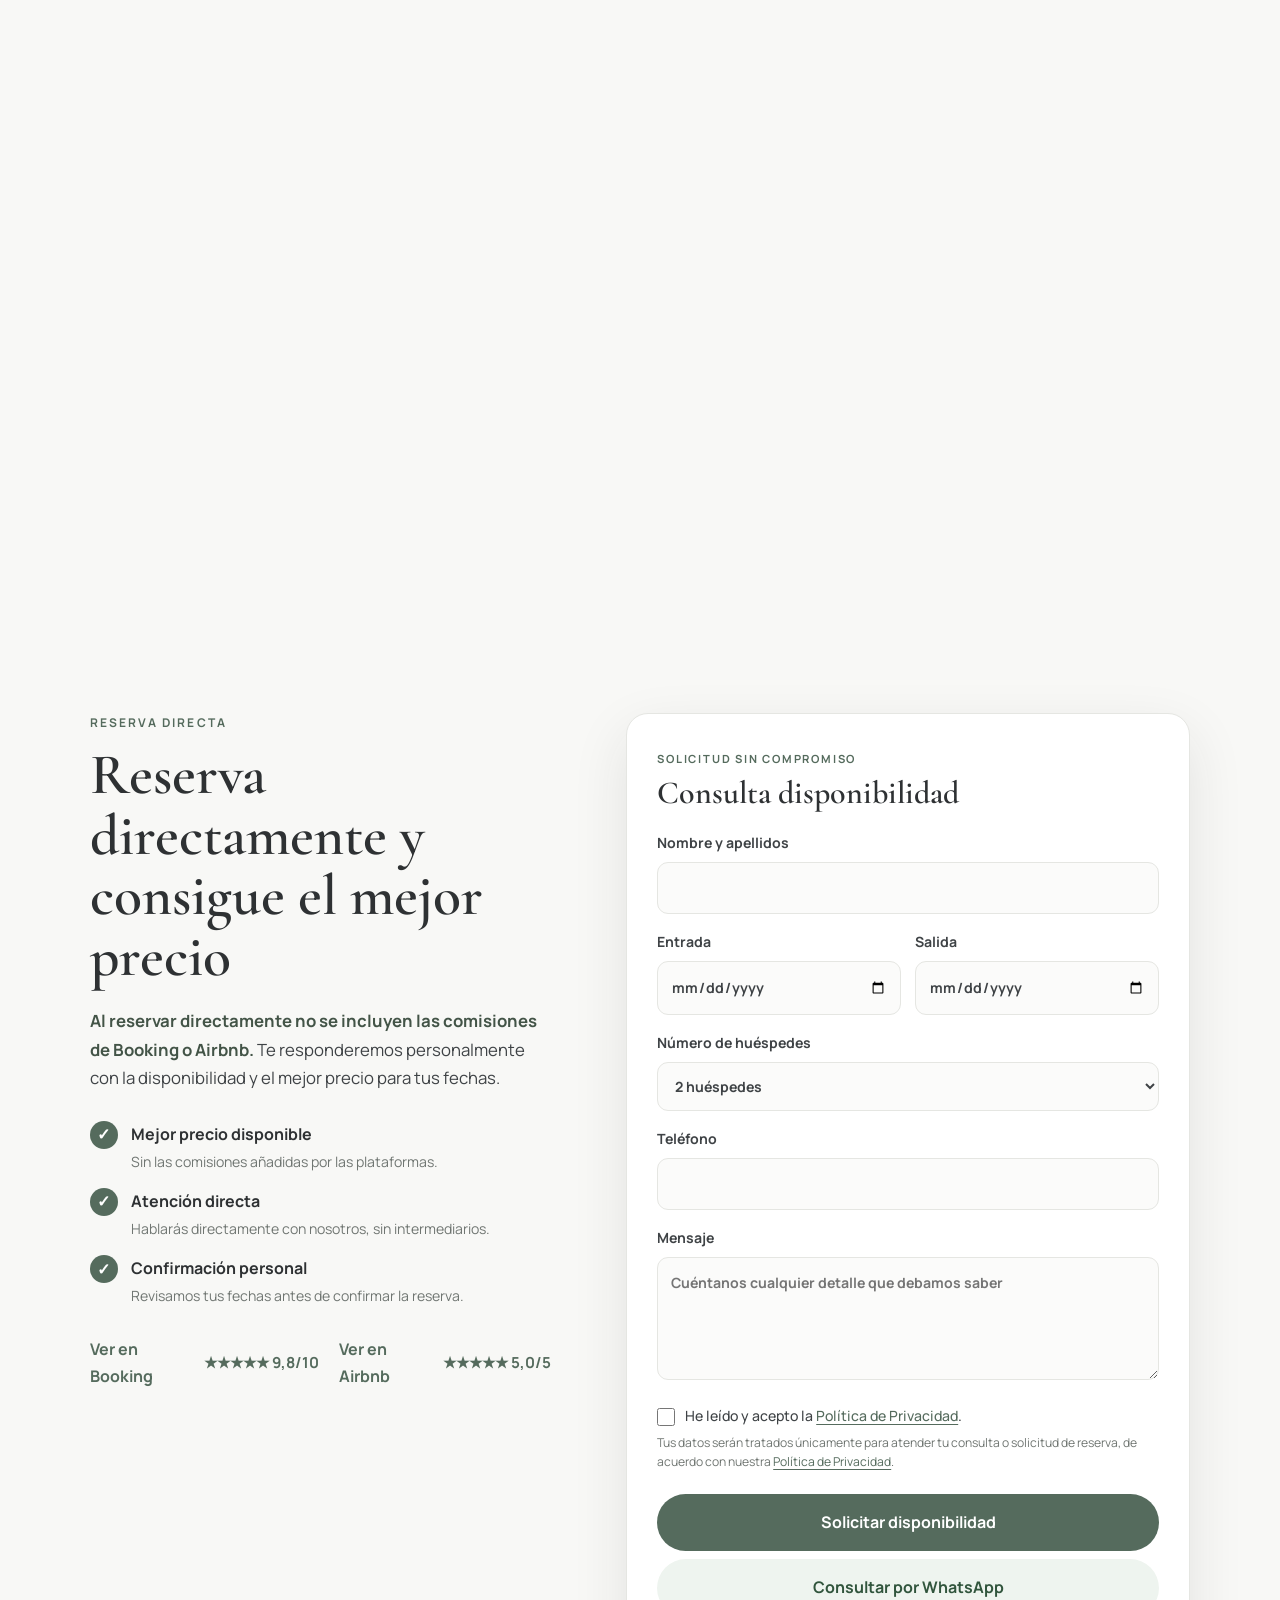
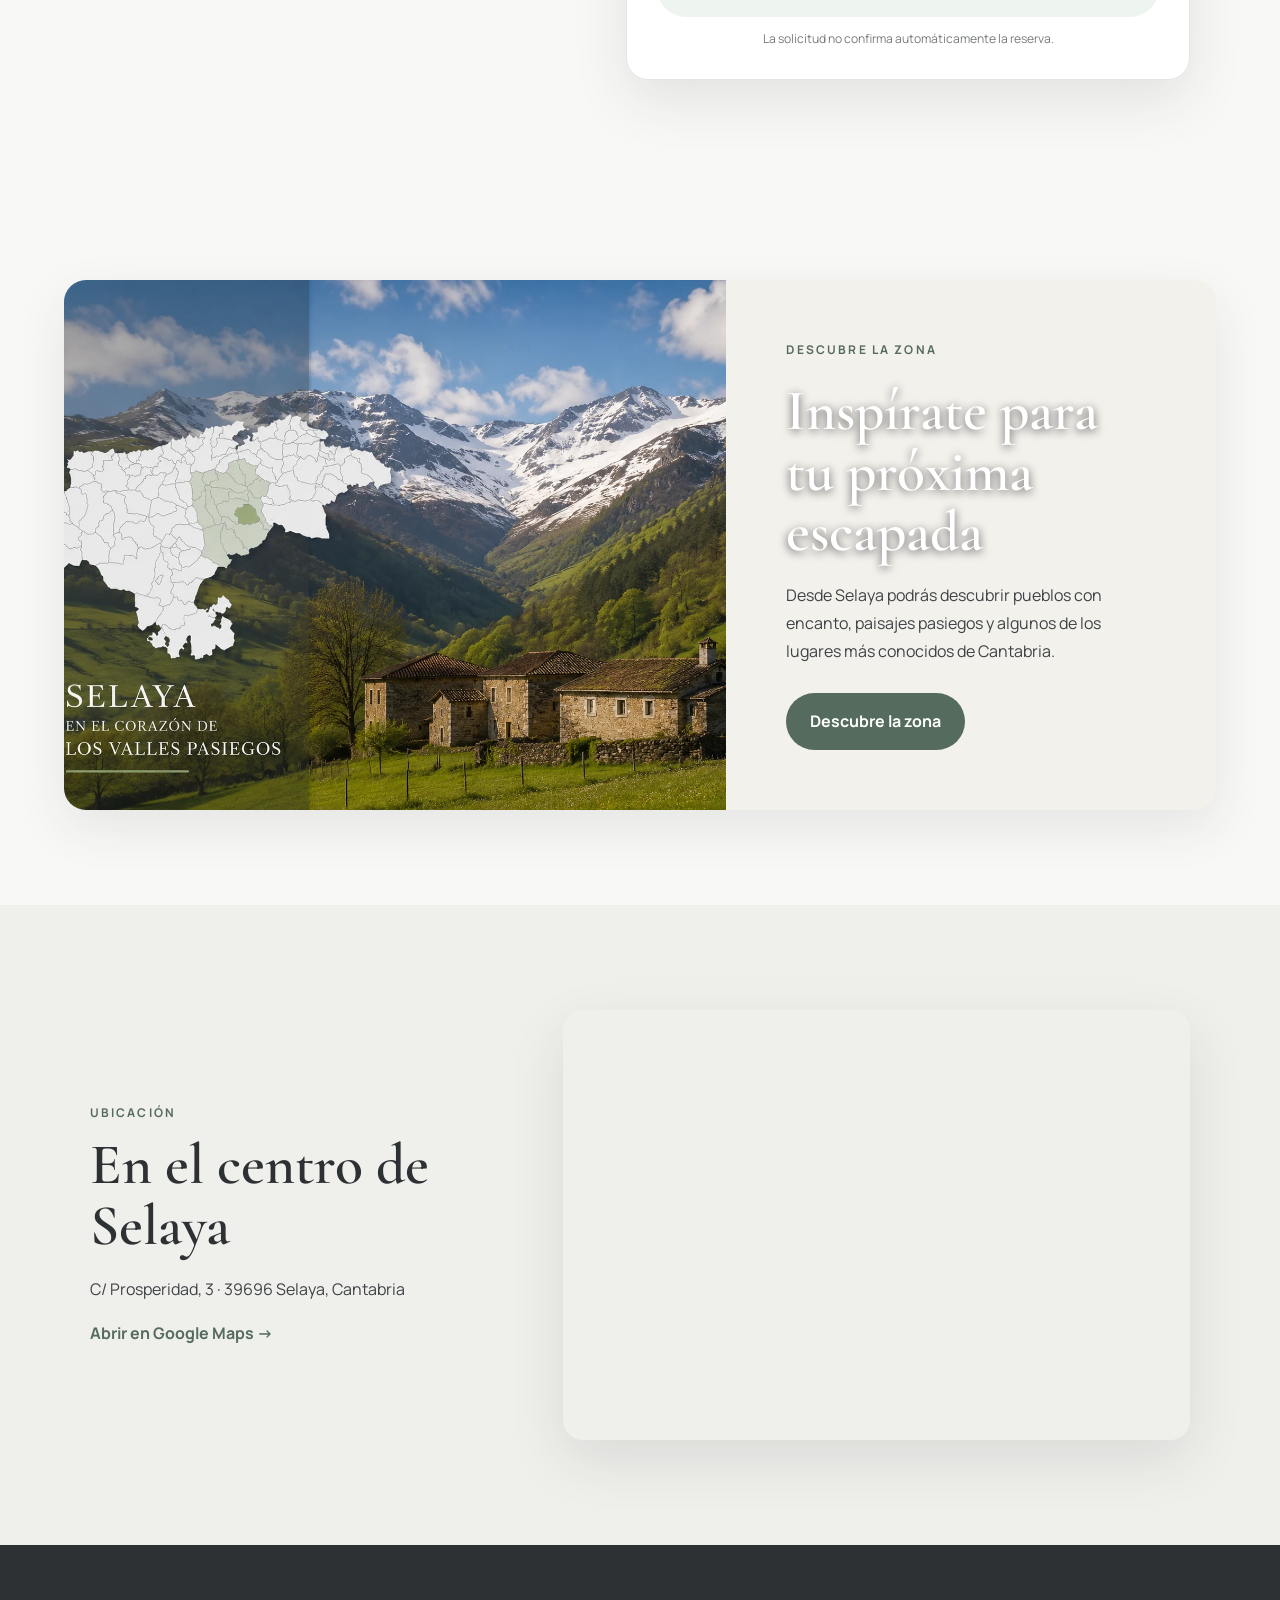
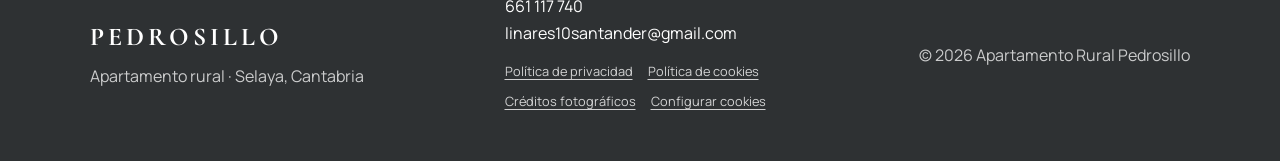
==== commit 74af63cf: "Update tourism license number in index.html" ====
--- a/index.html
+++ b/index.html
@@ -51,7 +51,7 @@
         <p class="eyebrow">Selaya · Valles Pasiegos</p>
         <h1>Comodidad contemporánea en el corazón de los Valles Pasiegos en Cantabria</h1>
         <p>Pedrosillo es un apartamento luminoso, moderno y pensado para descansar después de recorrer praderas, montañas y pueblos pasiegos. Una opción cómoda tanto para parejas como para familias de hasta cuatro personas.</p>
-        <p class="tourism-license">      Vivienda de Uso Turístico registrada en Cantabria · Nº G-123456  </p>
+        <p class="tourism-license">      Vivienda de Uso Turístico registrada en Cantabria · Nº G-108106  </p>
       </div>
 
       <div class="facts">
--- a/styles.css
+++ b/styles.css
@@ -903,3 +903,9 @@
   padding:10px 16px;
   font-size:.9rem;
 }
+.tourism-license {
+  margin-top: 0.5rem;
+  font-size: 0.9rem;
+  color: #6b7280;
+  font-style: italic;
+}
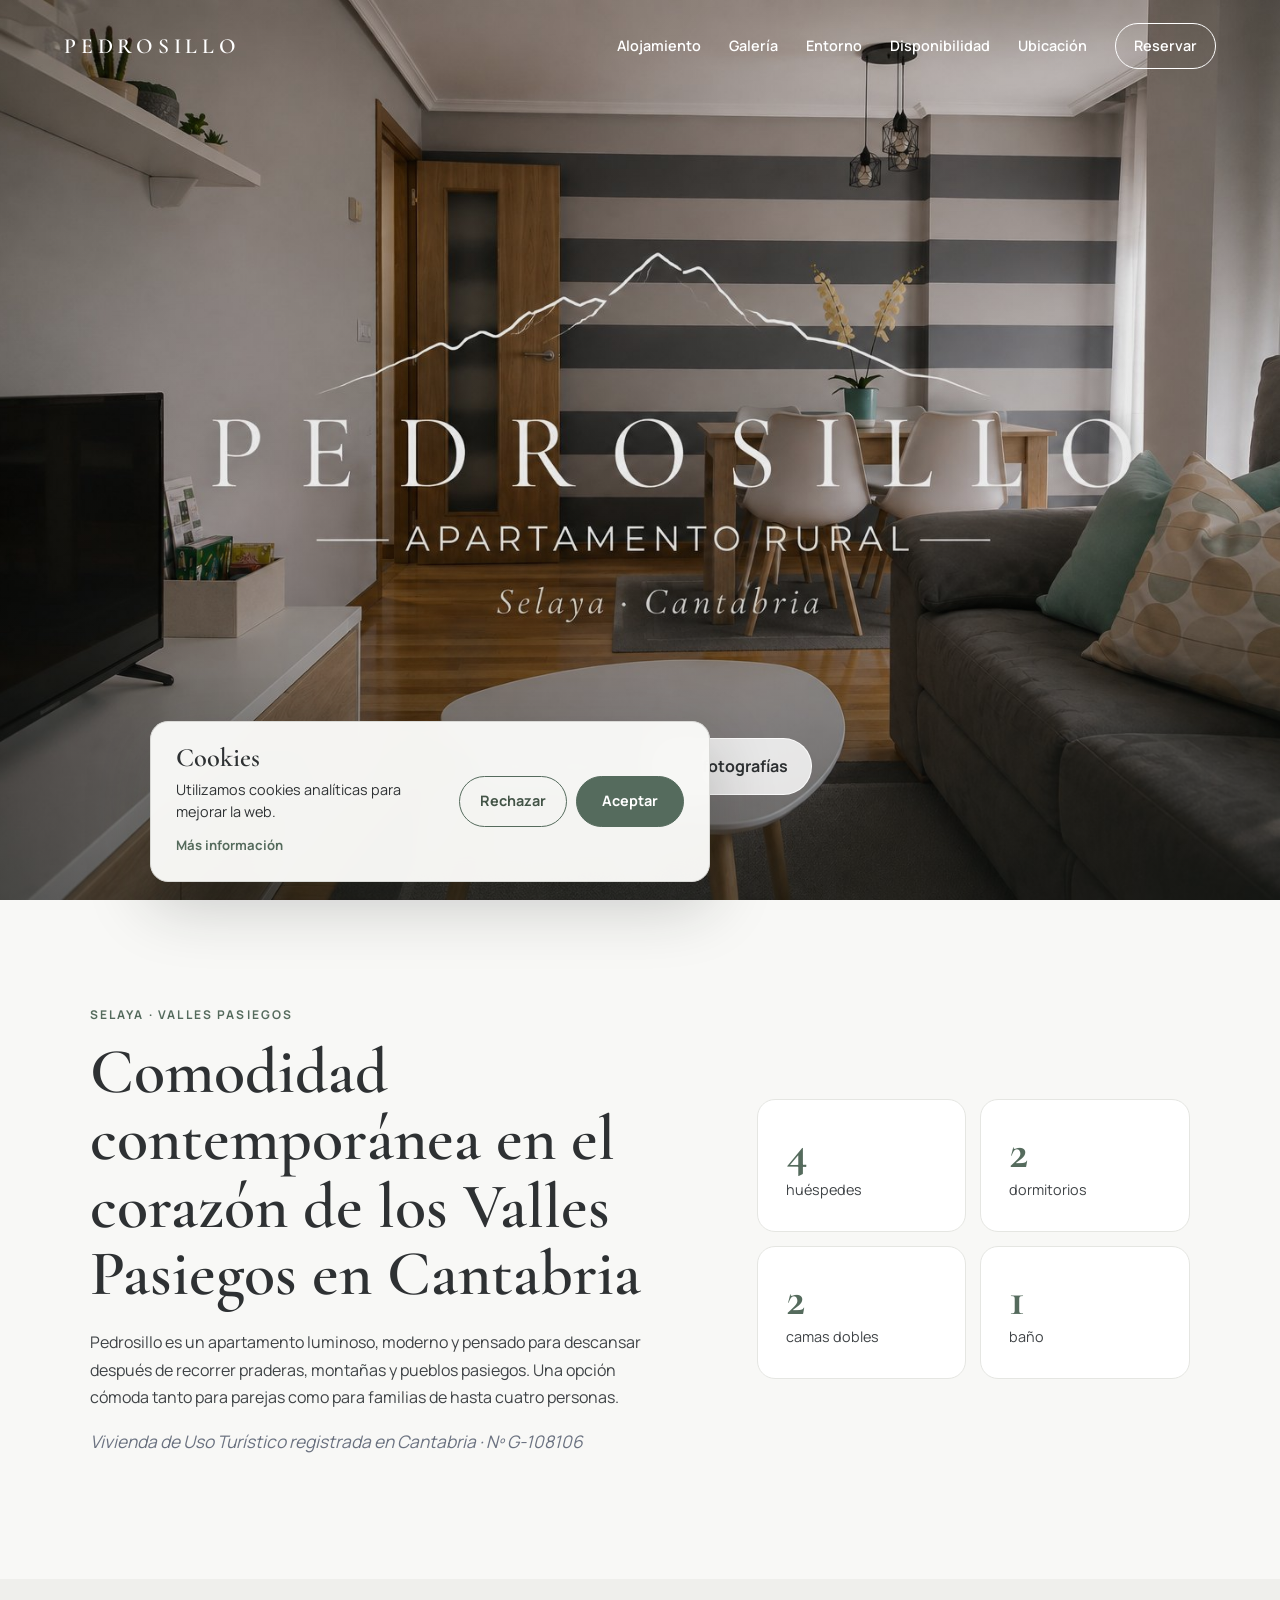
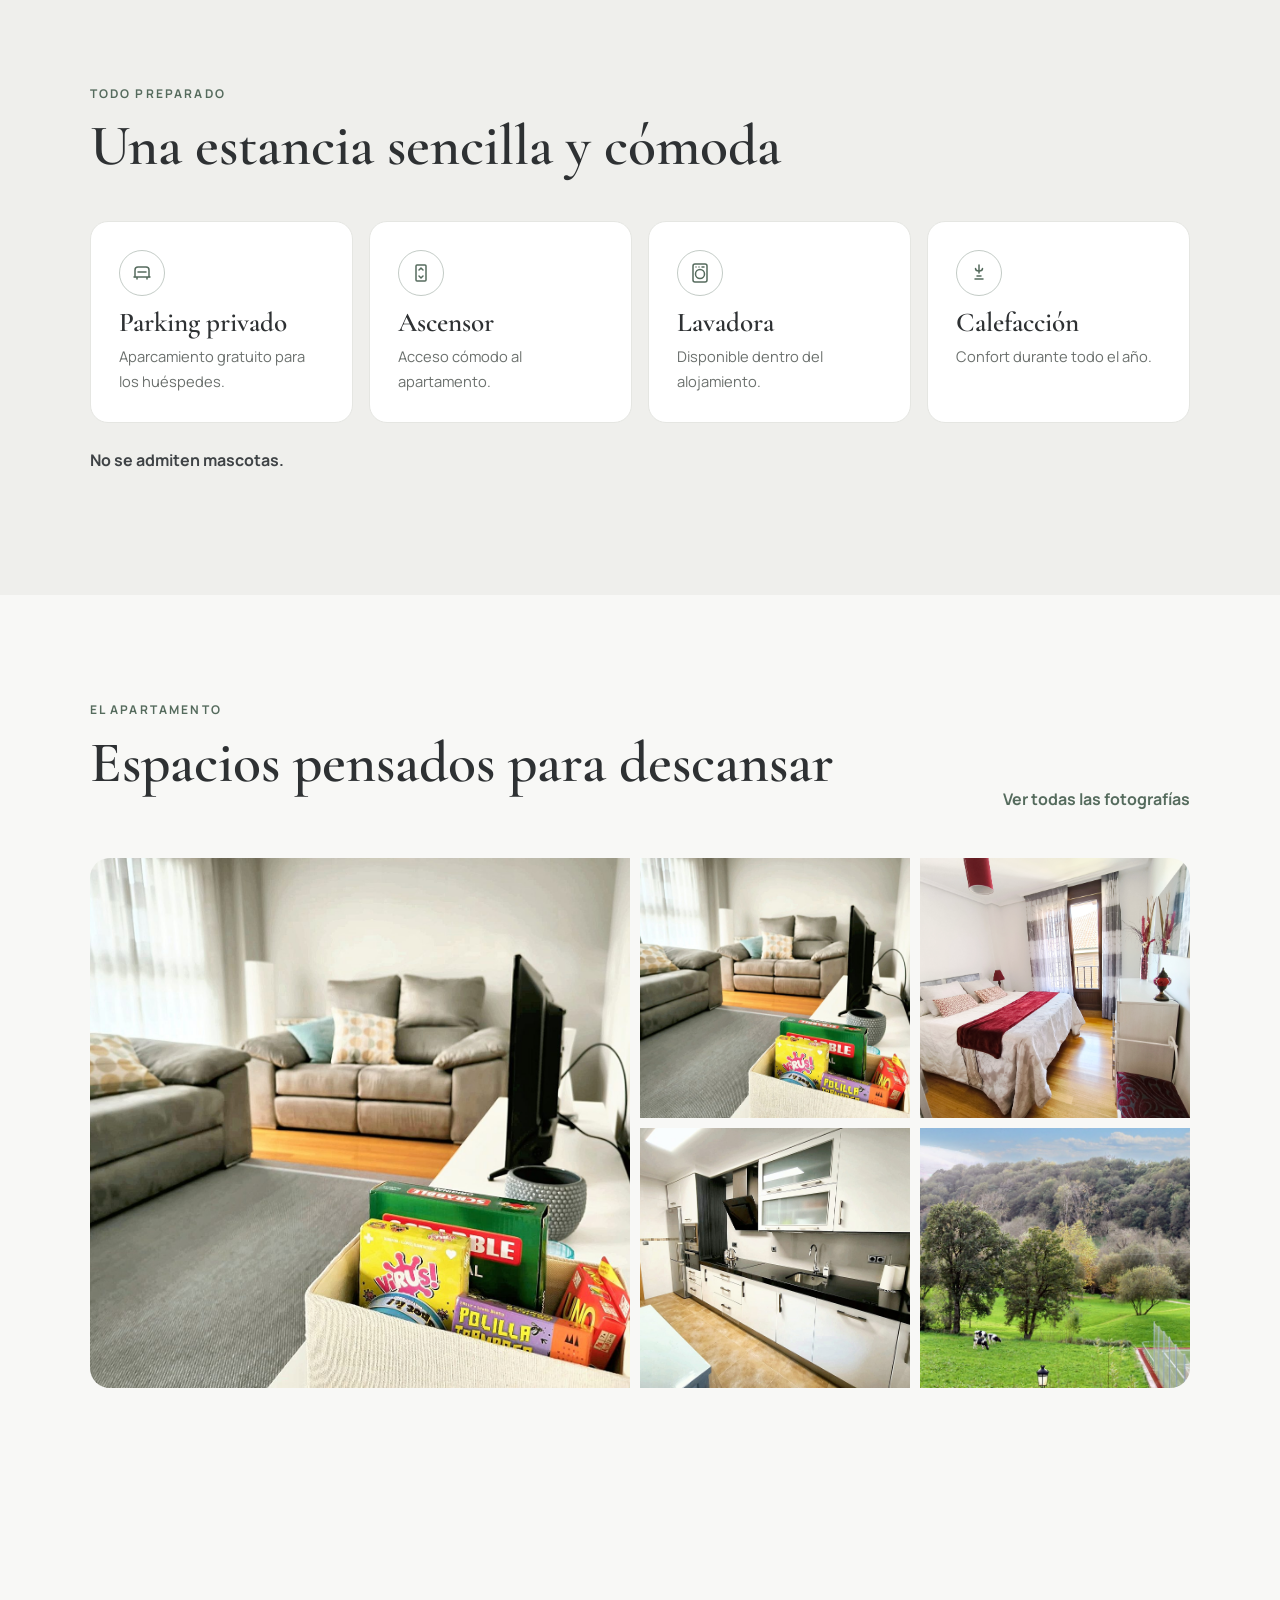
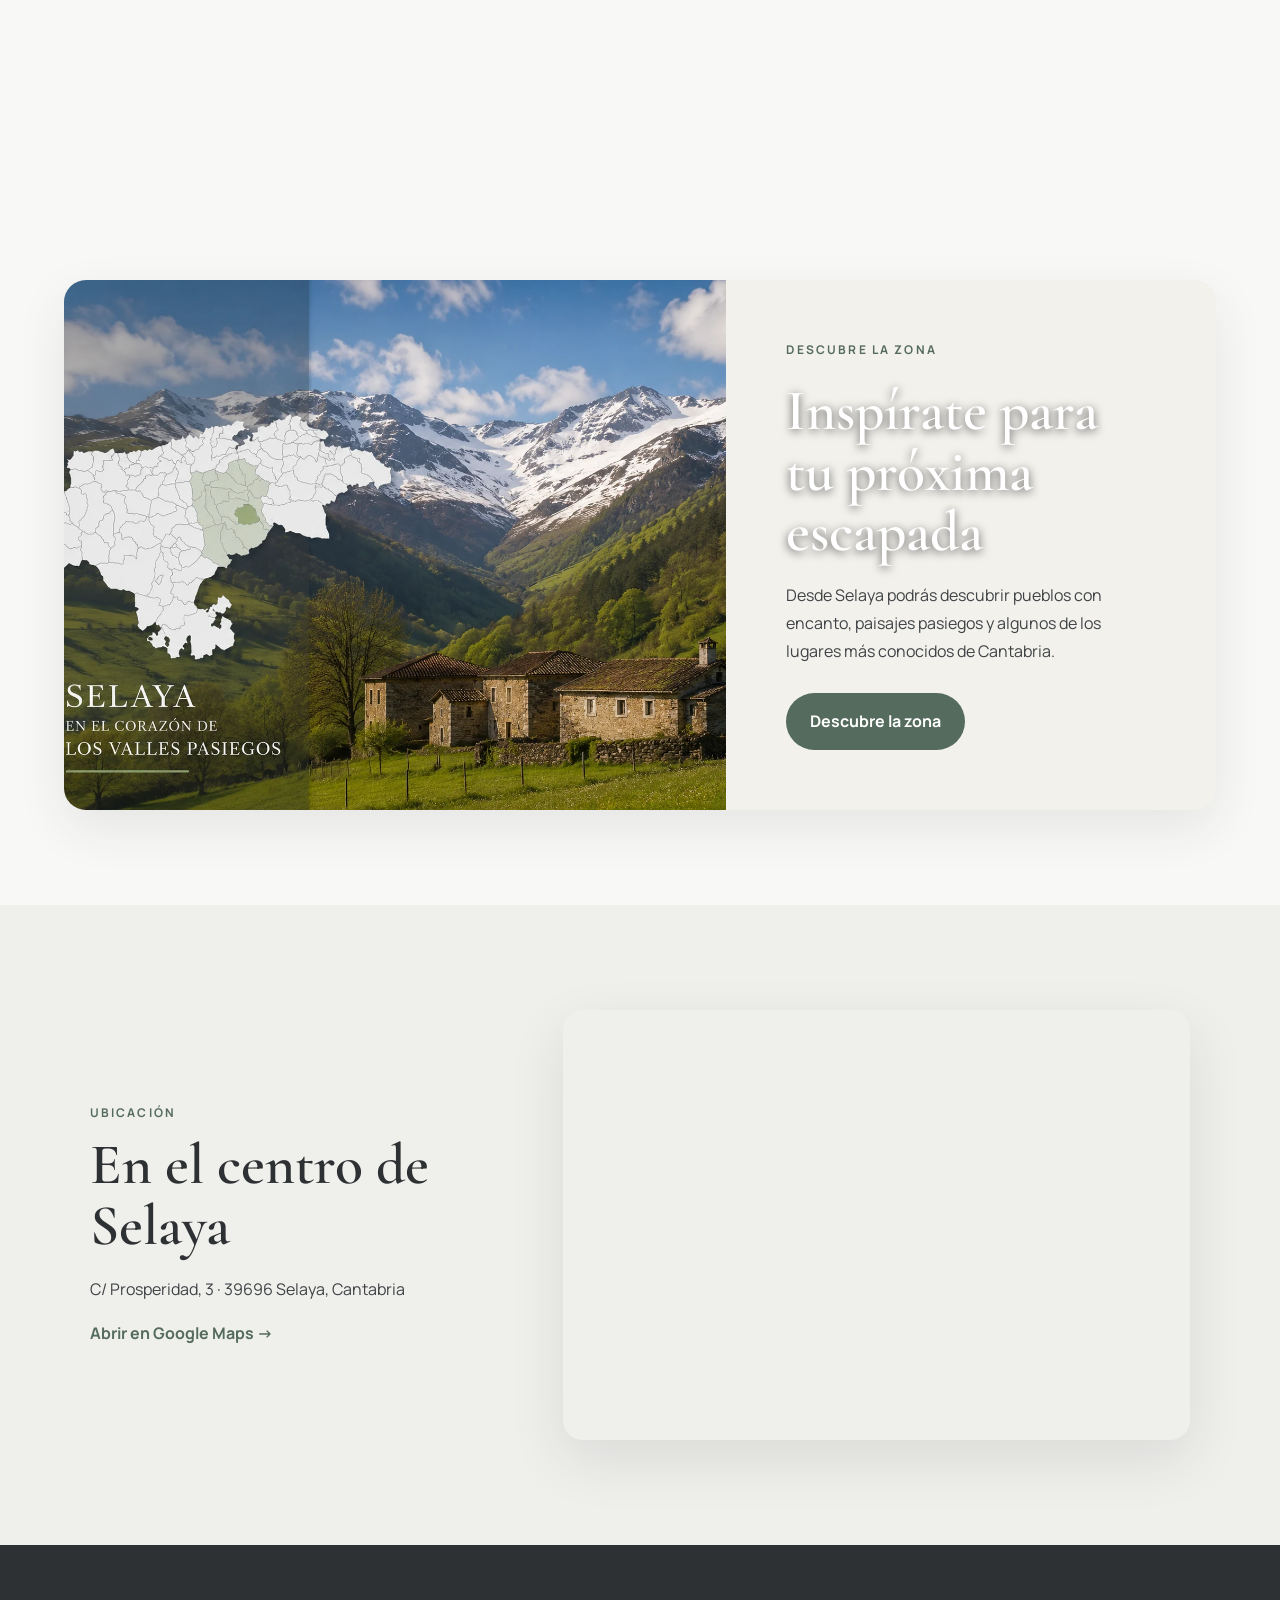
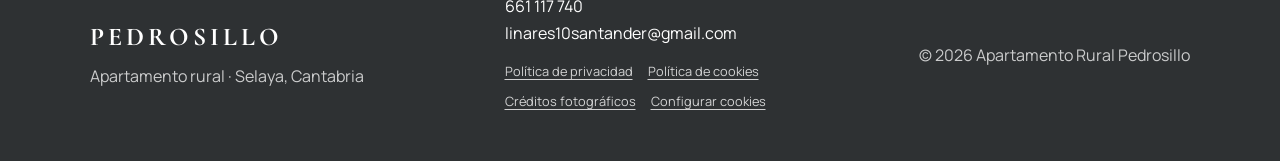
==== commit 3da7fded: "Update gallery buttons with new images" ====
--- a/index.html
+++ b/index.html
@@ -128,8 +128,8 @@
         <button class="gallery-main" data-index="0">
           <img src="images/salon-1.jpg" alt="Salón del Apartamento Rural Pedrosillo">
         </button>
-        <button data-index="1"><img src="images/comedor.jpg" alt="Comedor del apartamento"></button>
-        <button data-index="2"><img src="images/dormitorio-1.jpg" alt="Primer dormitorio"></button>
+        <button data-index="1"><img src="images/salon-1.jpg" alt="Comedor del apartamento"></button>
+        <button data-index="2"><img src="images/dormitorio1-2.jpg" alt="Primer dormitorio"></button>
         <button data-index="3"><img src="images/cocina-1.jpg" alt="Cocina equipada"></button>
         <button data-index="4"><img src="images/vistas-1.jpg" alt="Entorno verde de Selaya"></button>
       </div>
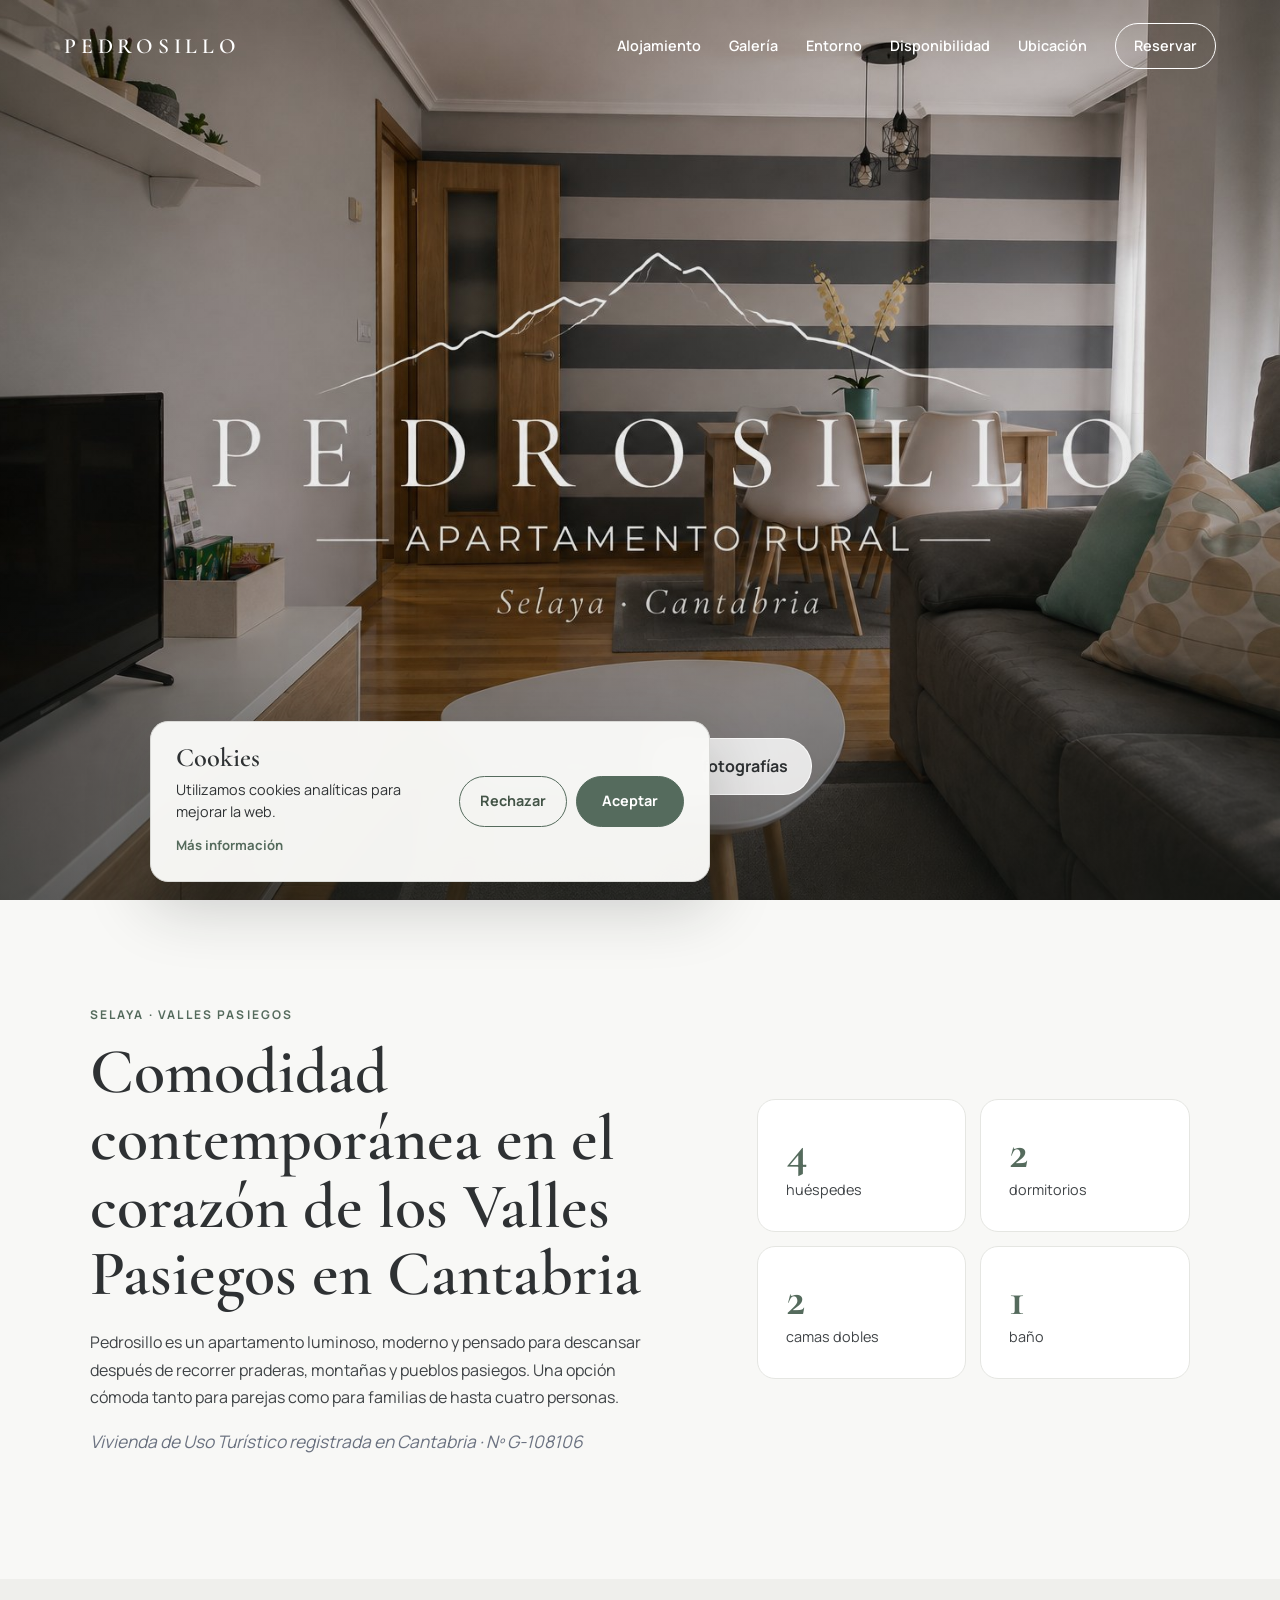
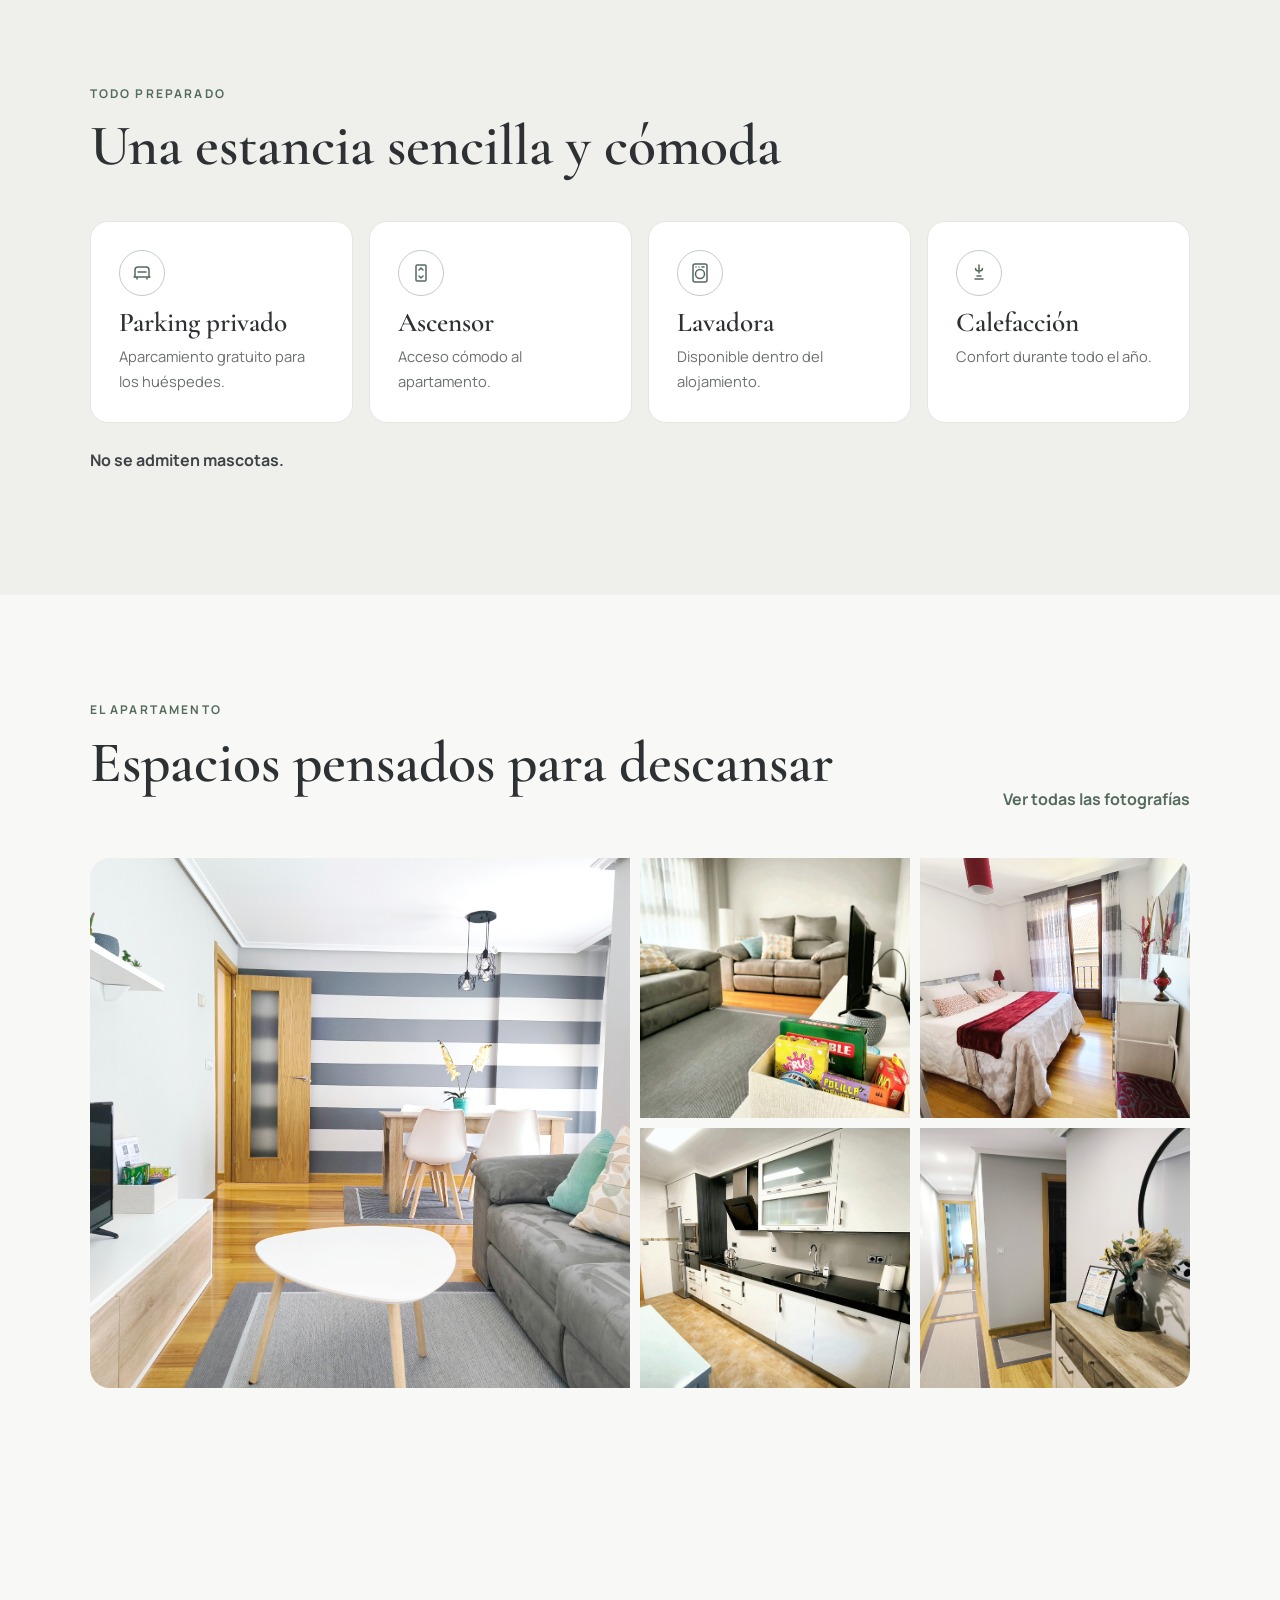
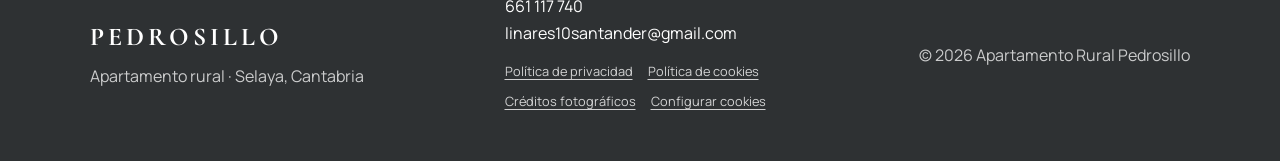
==== commit fe0a00b9: "Update gallery images in index.html" ====
--- a/index.html
+++ b/index.html
@@ -126,12 +126,12 @@
 
       <div class="gallery-preview">
         <button class="gallery-main" data-index="0">
-          <img src="images/salon-1.jpg" alt="Salón del Apartamento Rural Pedrosillo">
+          <img src="images/comedor.jpg" alt="Salón del Apartamento Rural Pedrosillo">
         </button>
         <button data-index="1"><img src="images/salon-1.jpg" alt="Comedor del apartamento"></button>
         <button data-index="2"><img src="images/dormitorio1-2.jpg" alt="Primer dormitorio"></button>
         <button data-index="3"><img src="images/cocina-1.jpg" alt="Cocina equipada"></button>
-        <button data-index="4"><img src="images/vistas-1.jpg" alt="Entorno verde de Selaya"></button>
+        <button data-index="4"><img src="images/entrada.jpg" alt="Recibidor"></button>
       </div>
     </section>
 <section class="section availability reveal" id="disponibilidad">
